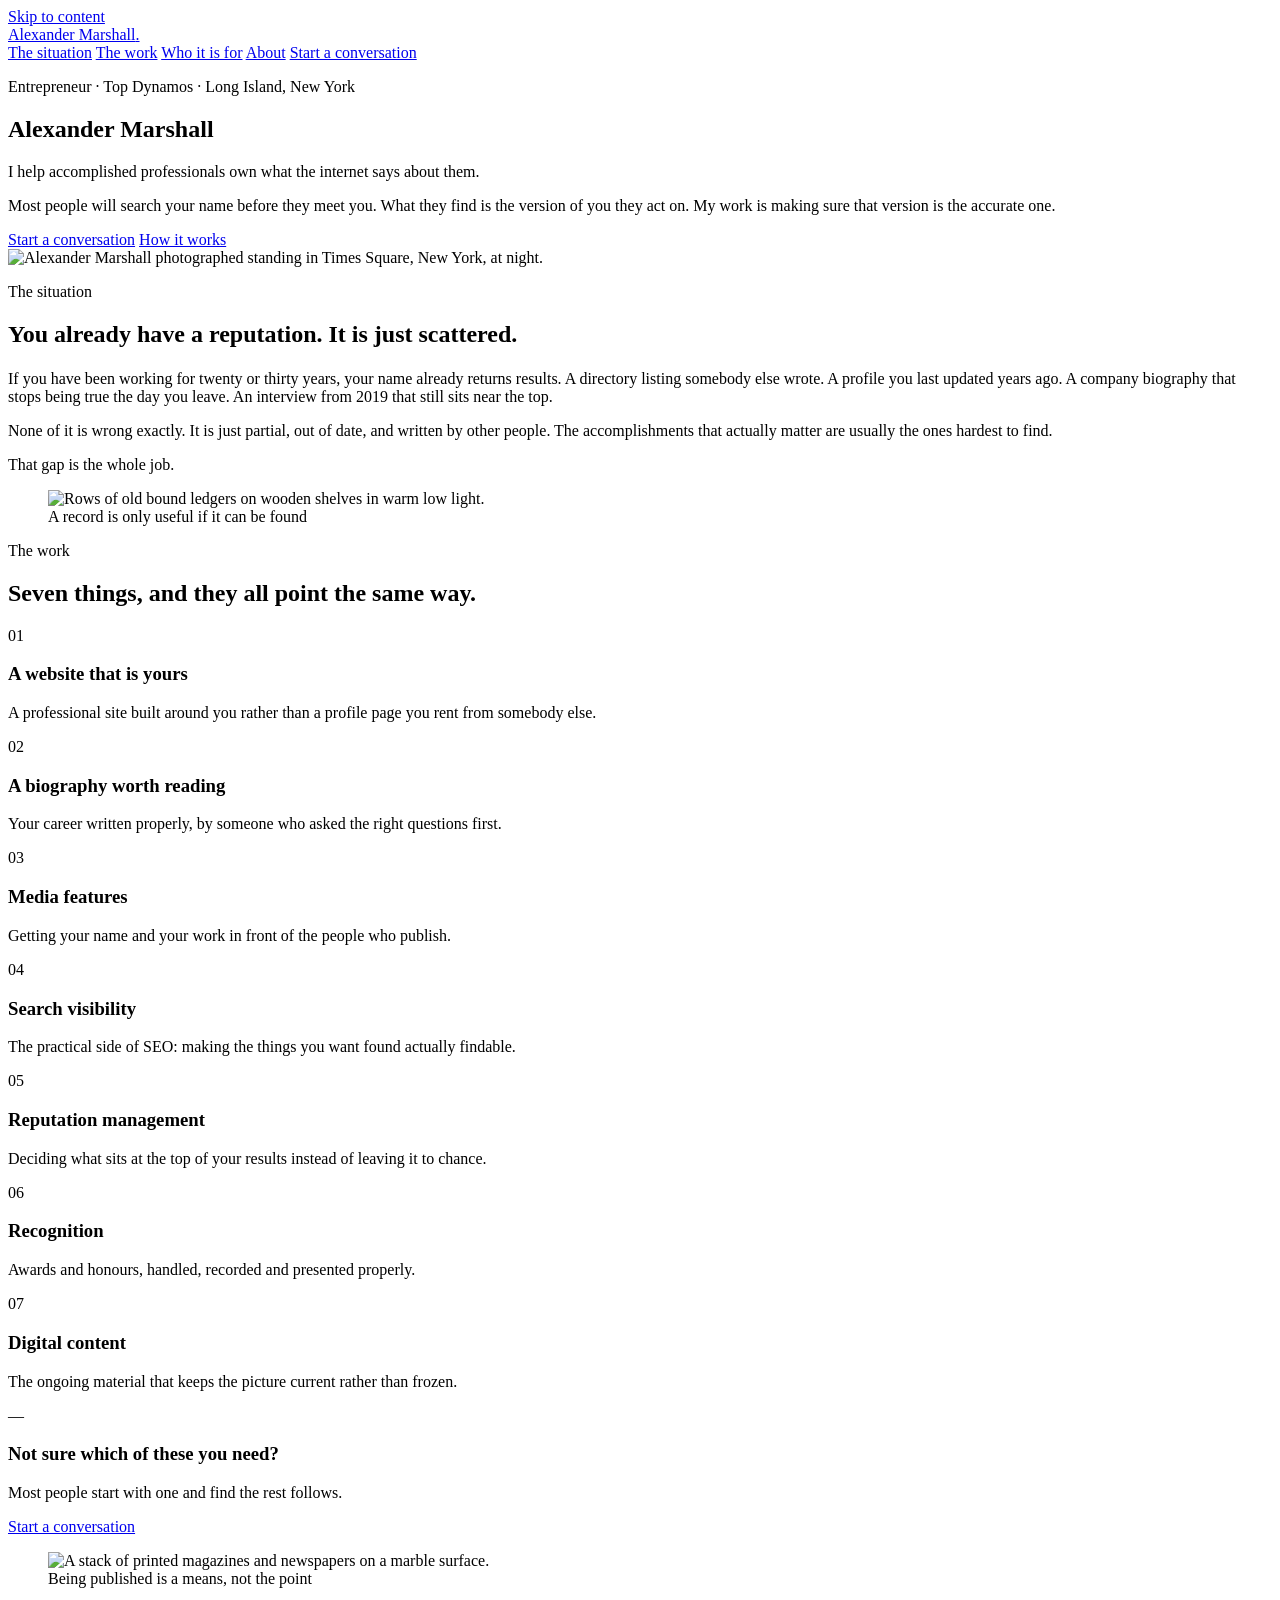
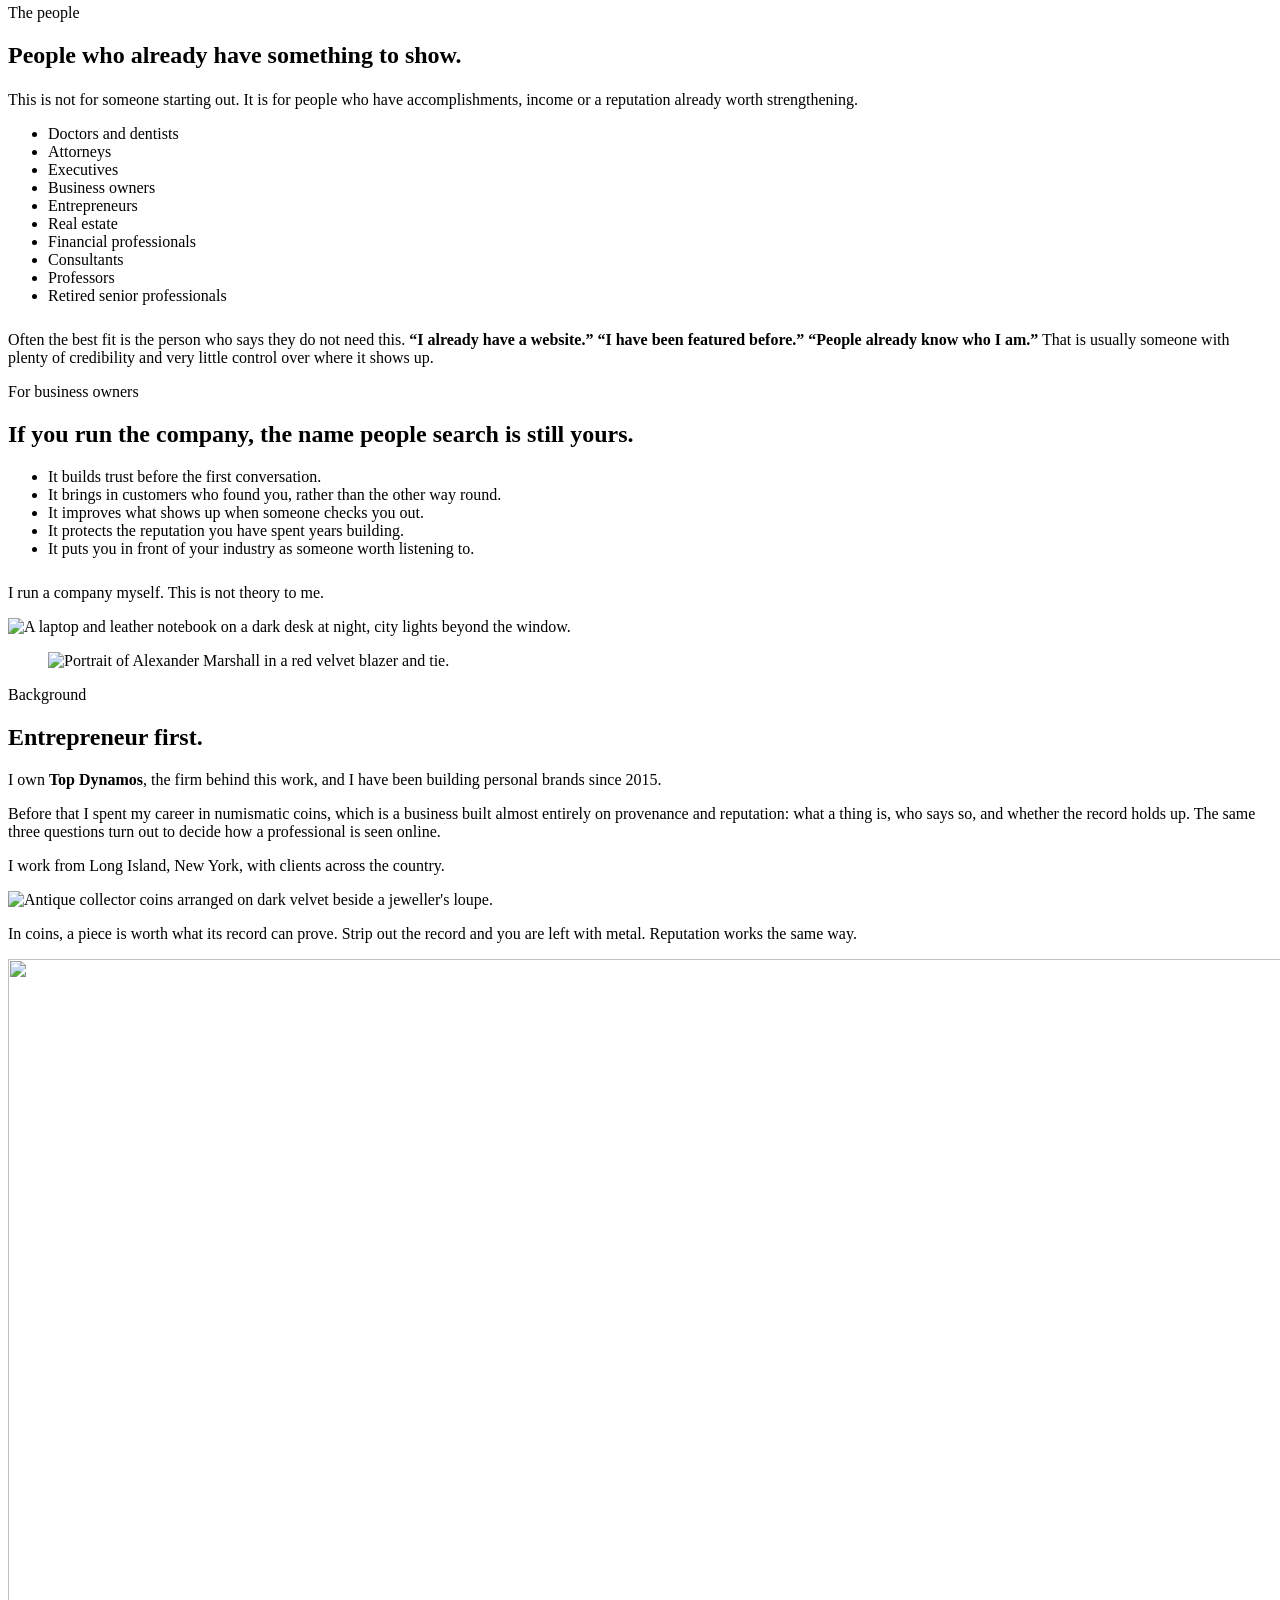
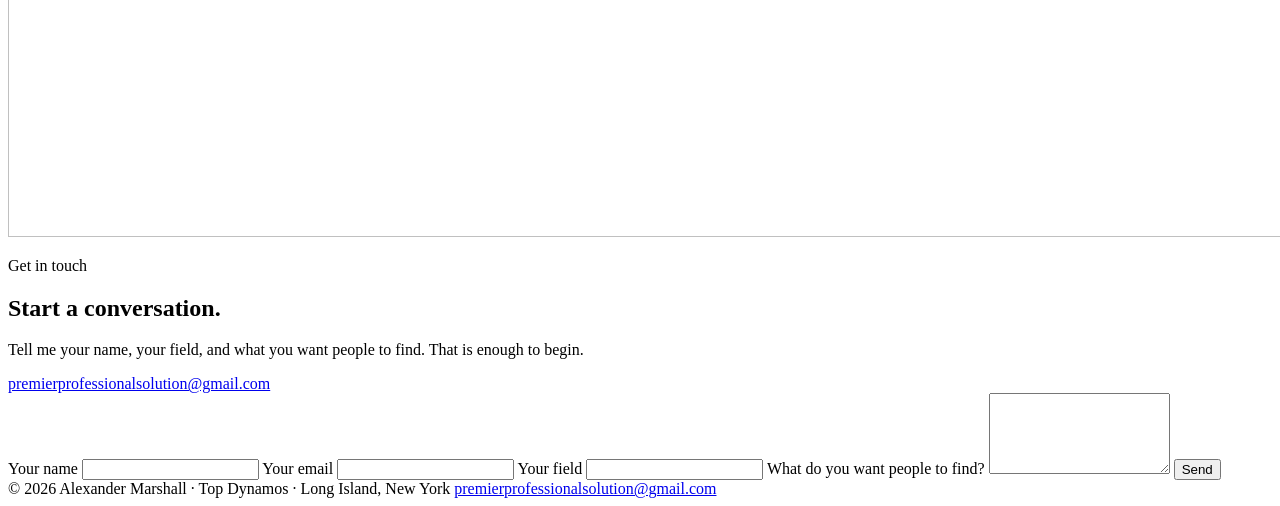
==== index.html @ 09eacce4 "Add files via upload" ====
<!doctype html>
<html lang="en">
<head>
<meta charset="utf-8">
<meta name="viewport" content="width=device-width,initial-scale=1,viewport-fit=cover">
<title>Alexander Marshall — Entrepreneur, Top Dynamos</title>
<meta name="description" content="Alexander Marshall is an entrepreneur and the owner of Top Dynamos, helping accomplished professionals own what the internet says about them. Long Island, New York.">
<meta name="author" content="Alexander Marshall">
<link rel="canonical" href="https://top-dynamos.github.io/alexander-marshall/">
<meta property="og:type" content="website">
<meta property="og:title" content="Alexander Marshall — Entrepreneur, Top Dynamos">
<meta property="og:description" content="Most people will search your name before they meet you. My work is making sure what they find is accurate.">
<meta property="og:url" content="https://top-dynamos.github.io/alexander-marshall/">
<meta property="og:image" content="https://top-dynamos.github.io/alexander-marshall/img/hero-split.jpg">
<meta name="twitter:card" content="summary_large_image">
<link rel="icon" href="favicon.ico" sizes="any">
<link rel="apple-touch-icon" href="icon-512.png">
<link rel="preconnect" href="https://fonts.googleapis.com">
<link rel="preconnect" href="https://fonts.gstatic.com" crossorigin>
<link rel="stylesheet" href="https://fonts.googleapis.com/css2?family=Fraunces:opsz,wght@9..144,500;9..144,600;9..144,700&family=IBM+Plex+Mono:wght@500&family=IBM+Plex+Sans:wght@400;500;600&display=swap">
<link rel="stylesheet" href="css/am.css">
<script type="application/ld+json">
{"@context":"https://schema.org","@type":"Person","name":"Alexander Marshall",
"jobTitle":"Entrepreneur",
"worksFor":{"@type":"Organization","name":"Top Dynamos"},
"email":"mailto:premierprofessionalsolution@gmail.com",
"url":"https://top-dynamos.github.io/alexander-marshall/",
"address":{"@type":"PostalAddress","addressRegion":"NY","addressLocality":"Long Island","addressCountry":"US"},
"description":"Helps accomplished professionals own what the internet says about them."}
</script>
</head>
<body>
<a class="am-skip" href="#main">Skip to content</a>

<header class="am-head">
  <div class="am-wrap am-head-in">
    <a class="am-mark" href="#top">Alexander Marshall<span>.</span></a>
    <nav class="am-nav" aria-label="Primary">
      <a href="#situation">The situation</a>
      <a href="#work">The work</a>
      <a href="#people">Who it is for</a>
      <a href="#about">About</a>
      <a class="am-cta" href="#contact">Start a conversation</a>
    </nav>
  </div>
</header>

<main id="main">
<section class="am-hero" id="top">
  <div class="am-hero-grid">
    <div class="am-hero-copy">
      <p class="am-eyebrow">Entrepreneur · Top Dynamos · Long Island, New York</p>
      <h1>Alexander Marshall</h1>
      <p class="am-hero-sub">I help accomplished professionals own what the internet says about them.</p>
      <p class="am-hero-lead">Most people will search your name before they meet you. What they find is the version of you they act on. My work is making sure that version is the accurate one.</p>
      <div class="am-hero-btns">
        <a class="am-btn am-btn-1" href="#contact">Start a conversation</a>
        <a class="am-btn am-btn-2" href="#work">How it works</a>
      </div>
    </div>
    <div class="am-hero-img">
      <img src="img/hero-split.jpg" srcset="img/m/hero-split.jpg 620w, img/hero-split.jpg 1240w"
           sizes="(max-width:900px) 100vw, 46vw"
           alt="Alexander Marshall photographed standing in Times Square, New York, at night." fetchpriority="high" width="1240" height="1550">
    </div>
  </div>
</section>

<section class="am-sec" id="situation">
  <div class="am-wrap am-split">
    <div>
      <p class="am-eyebrow">The situation</p>
      <h2>You already have a reputation. It is just scattered.</h2>
      <p class="am-lede" style="margin-top:22px">If you have been working for twenty or thirty years, your name already returns results. A directory listing somebody else wrote. A profile you last updated years ago. A company biography that stops being true the day you leave. An interview from 2019 that still sits near the top.</p>
      <p class="am-lede">None of it is wrong exactly. It is just partial, out of date, and written by other people. The accomplishments that actually matter are usually the ones hardest to find.</p>
      <p class="am-pull">That gap is the whole job.</p>
    </div>
    <figure class="am-fig">
      <img src="img/band-archive.jpg" srcset="img/m/band-archive.jpg 780w, img/band-archive.jpg 1560w"
           sizes="(max-width:860px) 100vw, 46vw" loading="lazy"
           alt="Rows of old bound ledgers on wooden shelves in warm low light." width="1560" height="878">
      <figcaption>A record is only useful if it can be found</figcaption>
    </figure>
  </div>
</section>

<section class="am-sec am-sec-paper" id="work">
  <div class="am-wrap">
    <p class="am-eyebrow">The work</p>
    <h2>Seven things, and they all point the same way.</h2>
    <div class="am-grid7">
      <div class="am-cardx"><span class="am-num">01</span><h3>A website that is yours</h3><p>A professional site built around you rather than a profile page you rent from somebody else.</p></div>
      <div class="am-cardx"><span class="am-num">02</span><h3>A biography worth reading</h3><p>Your career written properly, by someone who asked the right questions first.</p></div>
      <div class="am-cardx"><span class="am-num">03</span><h3>Media features</h3><p>Getting your name and your work in front of the people who publish.</p></div>
      <div class="am-cardx"><span class="am-num">04</span><h3>Search visibility</h3><p>The practical side of SEO: making the things you want found actually findable.</p></div>
      <div class="am-cardx"><span class="am-num">05</span><h3>Reputation management</h3><p>Deciding what sits at the top of your results instead of leaving it to chance.</p></div>
      <div class="am-cardx"><span class="am-num">06</span><h3>Recognition</h3><p>Awards and honours, handled, recorded and presented properly.</p></div>
      <div class="am-cardx"><span class="am-num">07</span><h3>Digital content</h3><p>The ongoing material that keeps the picture current rather than frozen.</p></div>
      <div class="am-cardx am-cardx-cta"><span class="am-num">—</span><h3>Not sure which of these you need?</h3><p>Most people start with one and find the rest follows.</p><a href="#contact">Start a conversation</a></div>
    </div>
  </div>
</section>

<section class="am-sec" id="people">
  <div class="am-wrap am-split">
    <figure class="am-fig">
      <img src="img/band-press.jpg" srcset="img/m/band-press.jpg 620w, img/band-press.jpg 1240w"
           sizes="(max-width:860px) 100vw, 46vw" loading="lazy"
           alt="A stack of printed magazines and newspapers on a marble surface." width="1240" height="930">
      <figcaption>Being published is a means, not the point</figcaption>
    </figure>
    <div>
      <p class="am-eyebrow">The people</p>
      <h2>People who already have something to show.</h2>
      <p class="am-lede" style="margin-top:22px">This is not for someone starting out. It is for people who have accomplishments, income or a reputation already worth strengthening.</p>
      <ul class="am-aud">
        <li>Doctors and dentists</li><li>Attorneys</li><li>Executives</li><li>Business owners</li>
        <li>Entrepreneurs</li><li>Real estate</li><li>Financial professionals</li><li>Consultants</li>
        <li>Professors</li><li>Retired senior professionals</li>
      </ul>
      <p class="am-lede" style="margin-top:26px">Often the best fit is the person who says they do not need this. <strong>“I already have a website.” “I have been featured before.” “People already know who I am.”</strong> That is usually someone with plenty of credibility and very little control over where it shows up.</p>
    </div>
  </div>
</section>

<section class="am-band" id="owners">
  <div class="am-band-grid">
    <div class="am-band-copy">
      <p class="am-eyebrow">For business owners</p>
      <h2>If you run the company, the name people search is still yours.</h2>
      <ul class="am-five">
        <li>It builds trust before the first conversation.</li>
        <li>It brings in customers who found you, rather than the other way round.</li>
        <li>It improves what shows up when someone checks you out.</li>
        <li>It protects the reputation you have spent years building.</li>
        <li>It puts you in front of your industry as someone worth listening to.</li>
      </ul>
      <p style="margin-top:26px">I run a company myself. This is not theory to me.</p>
    </div>
    <div class="am-band-img">
      <img src="img/band-study.jpg" srcset="img/m/band-study.jpg 780w, img/band-study.jpg 1560w"
           sizes="(max-width:860px) 100vw, 50vw" loading="lazy"
           alt="A laptop and leather notebook on a dark desk at night, city lights beyond the window." width="1560" height="878">
    </div>
  </div>
</section>

<section class="am-sec am-sec-paper" id="about">
  <div class="am-wrap am-about-grid">
    <figure class="am-fig">
      <img src="img/portrait.jpg" srcset="img/m/portrait.jpg 560w, img/portrait.jpg 1120w"
           sizes="(max-width:860px) 100vw, 36vw" loading="lazy"
           alt="Portrait of Alexander Marshall in a red velvet blazer and tie." width="1120" height="1400">
    </figure>
    <div>
      <p class="am-eyebrow">Background</p>
      <h2>Entrepreneur first.</h2>
      <p class="am-lede" style="margin-top:20px">I own <strong>Top Dynamos</strong>, the firm behind this work, and I have been building personal brands since 2015.</p>
      <p class="am-lede">Before that I spent my career in numismatic coins, which is a business built almost entirely on provenance and reputation: what a thing is, who says so, and whether the record holds up. The same three questions turn out to decide how a professional is seen online.</p>
      <p class="am-lede">I work from Long Island, New York, with clients across the country.</p>
      <div class="am-coins">
        <img src="img/m/band-coins.jpg" alt="Antique collector coins arranged on dark velvet beside a jeweller's loupe." loading="lazy" width="620" height="517">
        <p>In coins, a piece is worth what its record can prove. Strip out the record and you are left with metal. Reputation works the same way.</p>
      </div>
    </div>
  </div>
</section>

<section class="am-contact" id="contact">
  <div class="am-contact-bg">
    <img src="img/band-water.jpg" srcset="img/m/band-water.jpg 780w, img/band-water.jpg 1560w"
         sizes="100vw" loading="lazy" alt="" aria-hidden="true" width="1560" height="878">
  </div>
  <div class="am-contact-in">
    <div class="am-wrap am-contact-grid">
      <div>
        <p class="am-eyebrow">Get in touch</p>
        <h2>Start a conversation.</h2>
        <p style="margin-top:18px">Tell me your name, your field, and what you want people to find. That is enough to begin.</p>
        <a class="am-mailto" href="mailto:premierprofessionalsolution@gmail.com">premierprofessionalsolution@gmail.com</a>
      </div>
      <form class="am-form" action="https://formsubmit.co/premierprofessionalsolution@gmail.com" method="POST">
        <input type="hidden" name="_subject" value="Enquiry from your website">
        <input type="hidden" name="_captcha" value="false">
        <input type="hidden" name="_template" value="table">
        <input type="text" name="_honey" style="display:none" tabindex="-1" autocomplete="off">
        <label for="am-n">Your name</label>
        <input id="am-n" name="Name" type="text" required autocomplete="name">
        <label for="am-e">Your email</label>
        <input id="am-e" name="Email" type="email" required autocomplete="email">
        <label for="am-f">Your field</label>
        <input id="am-f" name="Field" type="text" autocomplete="organization-title">
        <label for="am-m">What do you want people to find?</label>
        <textarea id="am-m" name="Message" rows="5" required></textarea>
        <button type="submit">Send</button>
      </form>
    </div>
  </div>
</section>
</main>

<footer class="am-foot">
  <div class="am-wrap am-foot-in">
    <span>© <span id="am-yr">2026</span> Alexander Marshall · Top Dynamos · Long Island, New York</span>
    <span><a href="mailto:premierprofessionalsolution@gmail.com">premierprofessionalsolution@gmail.com</a></span>
  </div>
</footer>

<script src="js/am.js"></script>
</body>
</html>
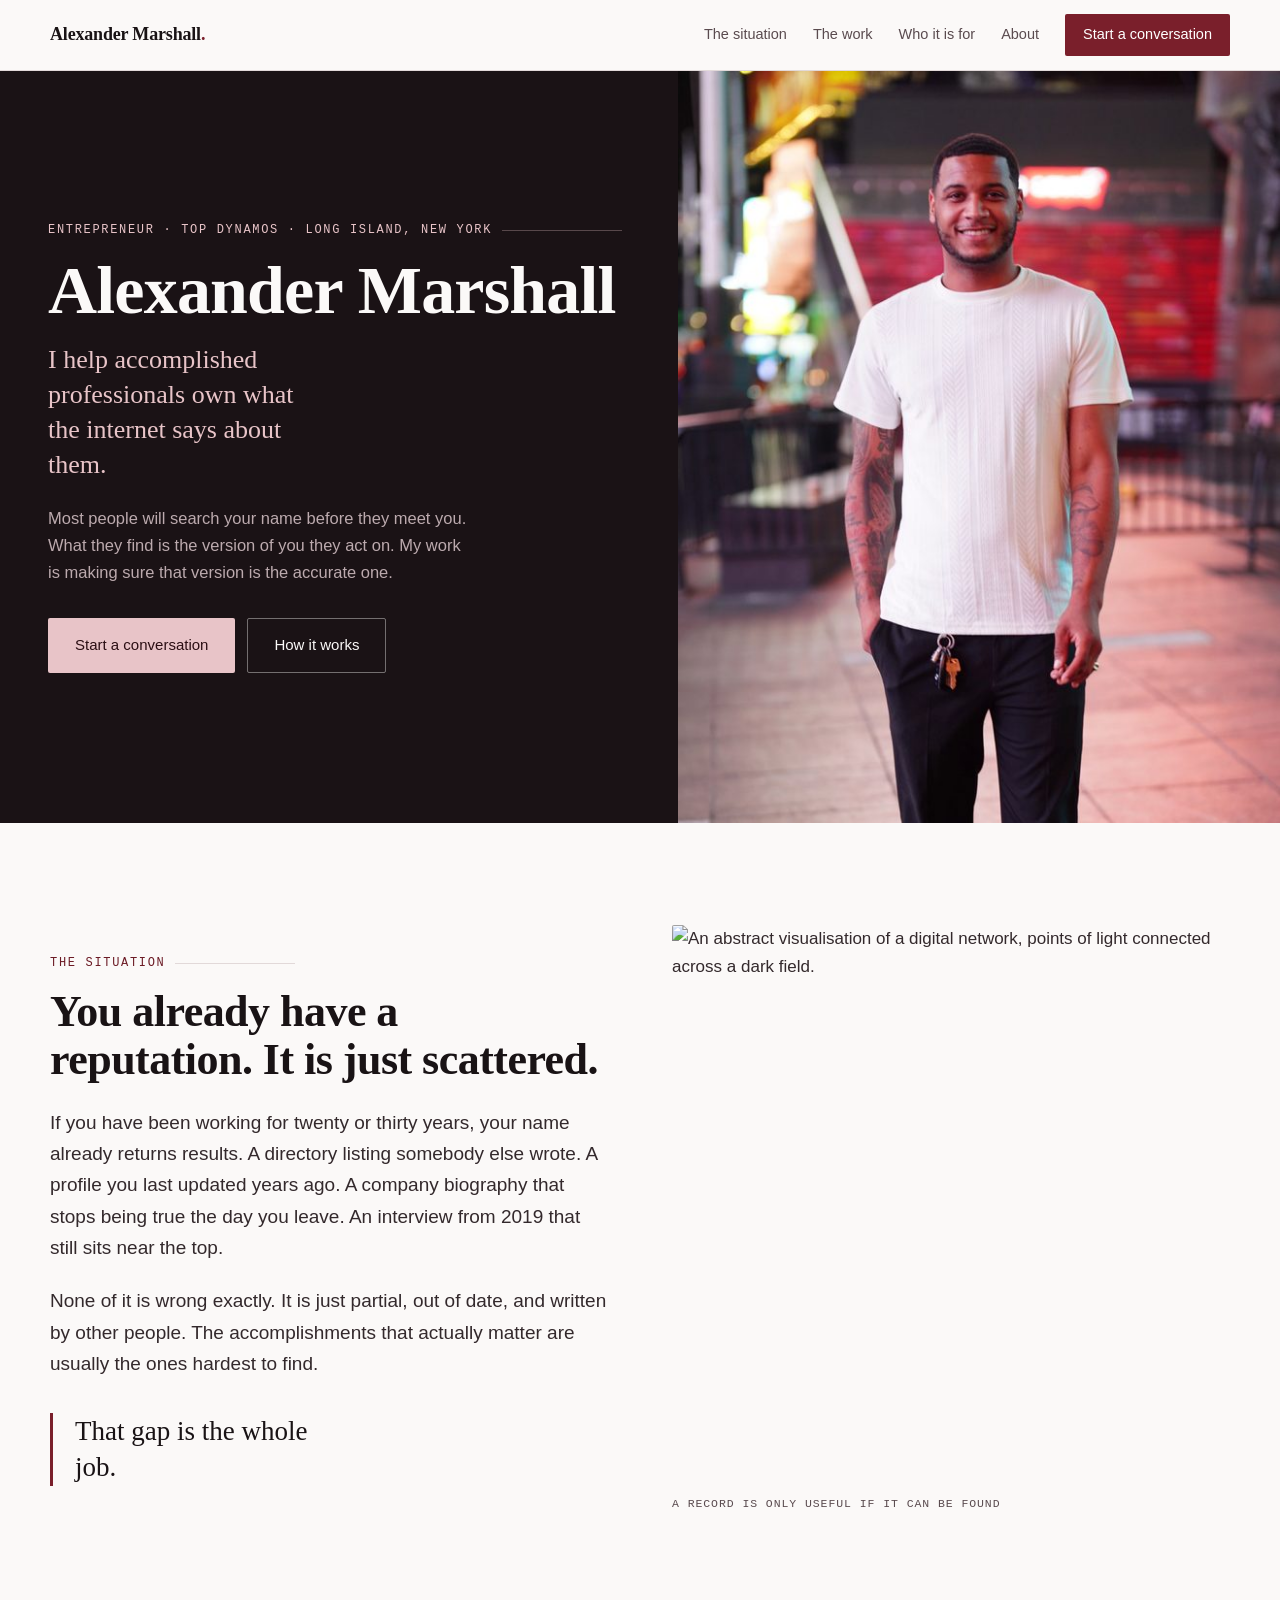
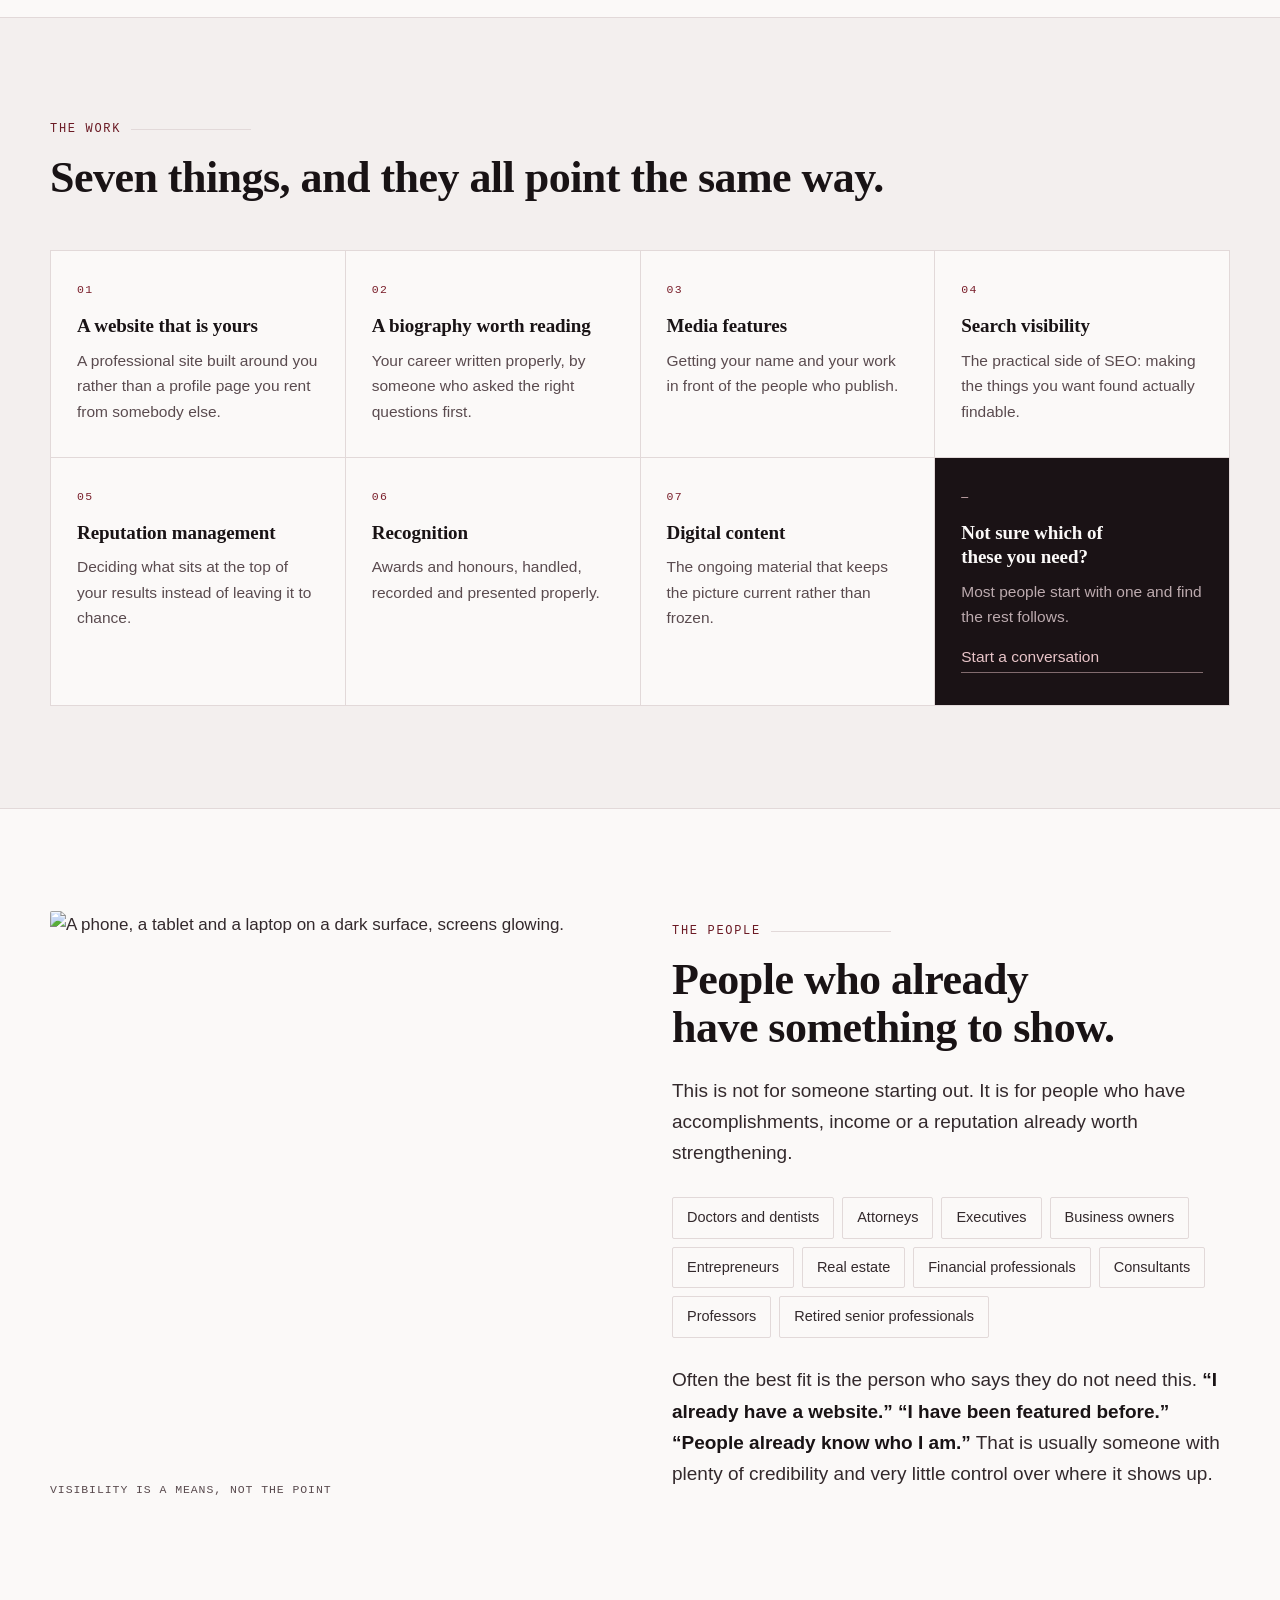
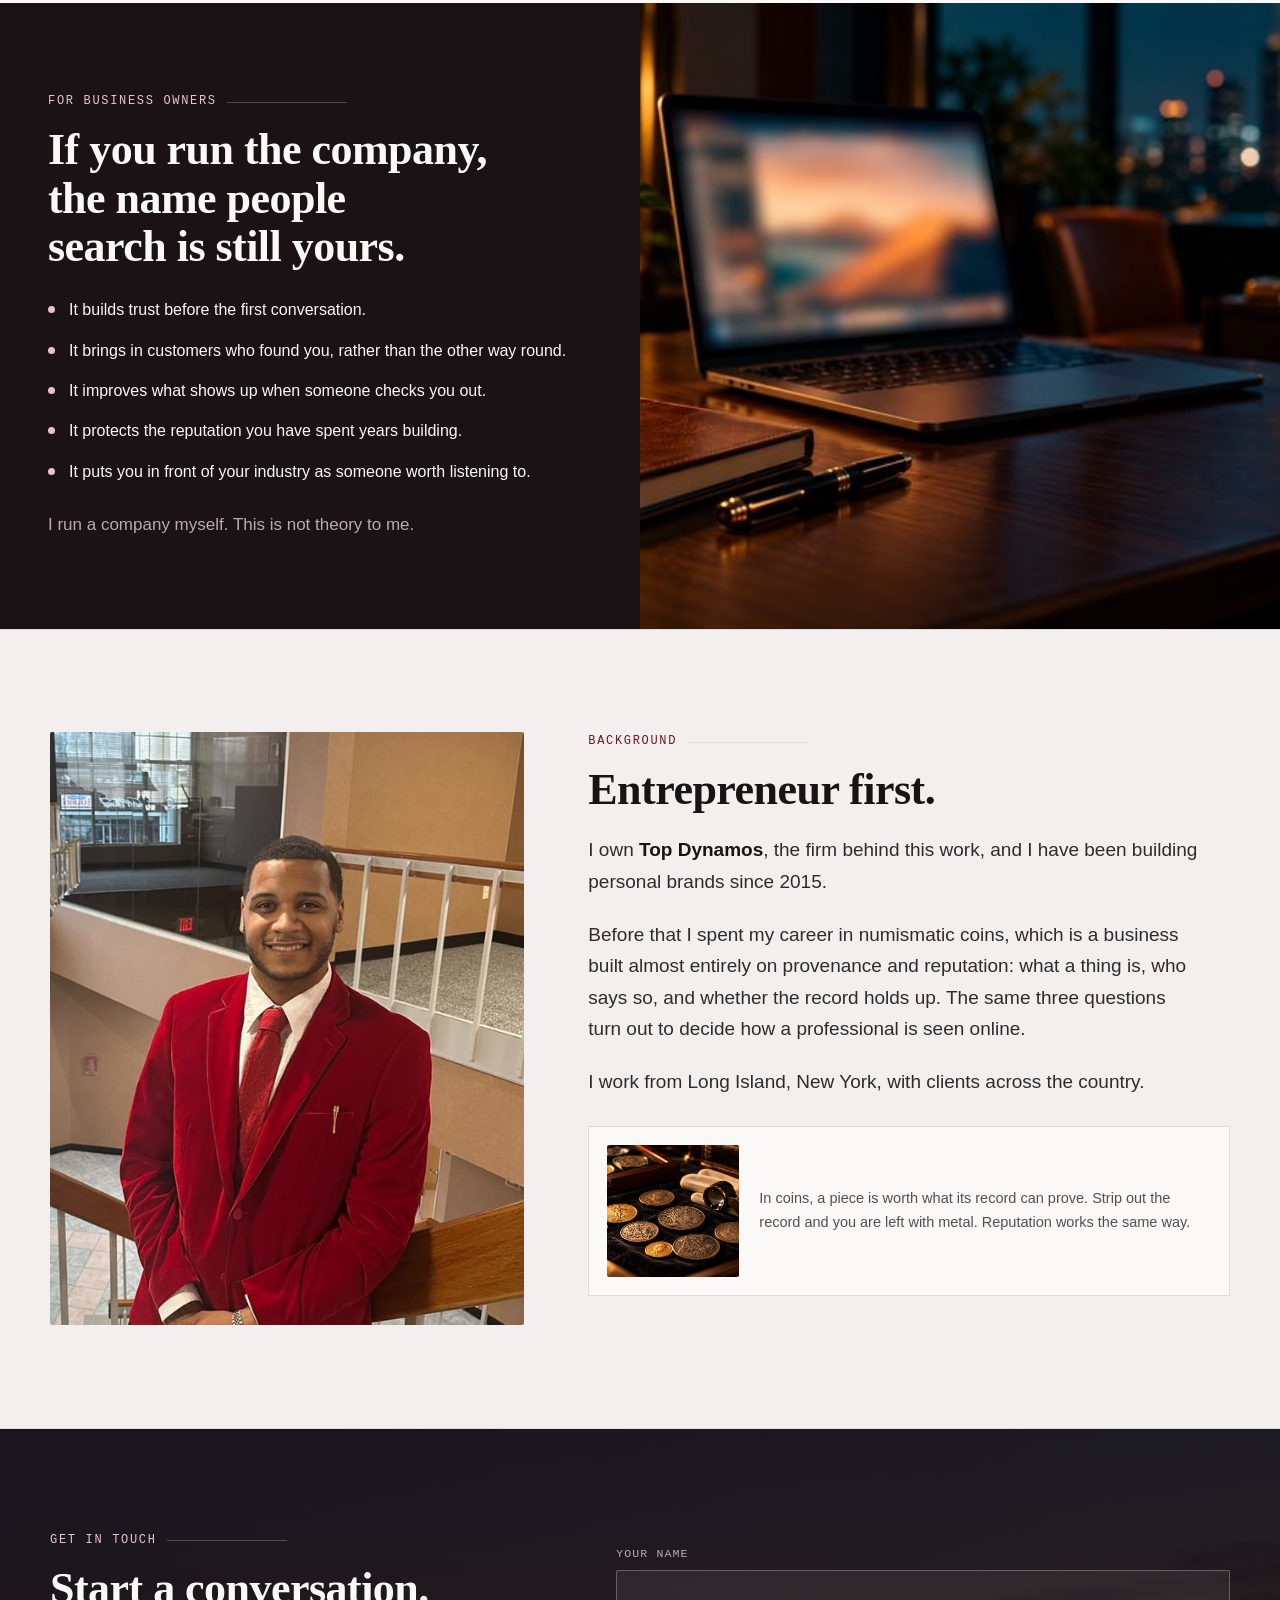
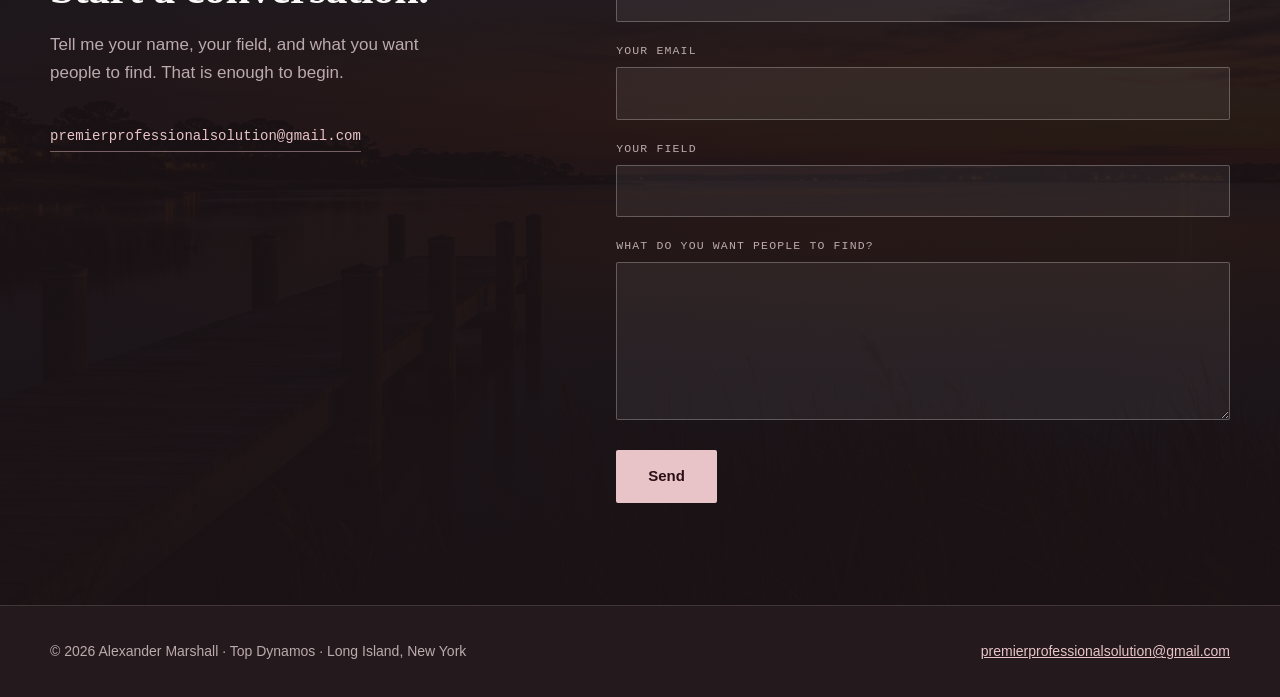
==== commit 4543f0ce: "Add files via upload" ====
--- a/index.html
+++ b/index.html
@@ -76,9 +76,9 @@
       <p class="am-pull">That gap is the whole job.</p>
     </div>
     <figure class="am-fig">
-      <img src="img/band-archive.jpg" srcset="img/m/band-archive.jpg 780w, img/band-archive.jpg 1560w"
+      <img src="img/band-network.jpg" srcset="img/m/band-network.jpg 780w, img/band-network.jpg 1560w"
            sizes="(max-width:860px) 100vw, 46vw" loading="lazy"
-           alt="Rows of old bound ledgers on wooden shelves in warm low light." width="1560" height="878">
+           alt="An abstract visualisation of a digital network, points of light connected across a dark field." width="1560" height="878">
       <figcaption>A record is only useful if it can be found</figcaption>
     </figure>
   </div>
@@ -104,10 +104,10 @@
 <section class="am-sec" id="people">
   <div class="am-wrap am-split">
     <figure class="am-fig">
-      <img src="img/band-press.jpg" srcset="img/m/band-press.jpg 620w, img/band-press.jpg 1240w"
+      <img src="img/band-screens.jpg" srcset="img/m/band-screens.jpg 620w, img/band-screens.jpg 1240w"
            sizes="(max-width:860px) 100vw, 46vw" loading="lazy"
-           alt="A stack of printed magazines and newspapers on a marble surface." width="1240" height="930">
-      <figcaption>Being published is a means, not the point</figcaption>
+           alt="A phone, a tablet and a laptop on a dark surface, screens glowing." width="1240" height="930">
+      <figcaption>Visibility is a means, not the point</figcaption>
     </figure>
     <div>
       <p class="am-eyebrow">The people</p>
--- a/css/am.css
+++ b/css/am.css
@@ -0,0 +1,231 @@
+/* Alexander Marshall — personal brand
+   Palette measured against #FBF9F8 (ground) and #1A1215 (deep).
+   --am-acc        #7A1F2B   9.72 on ground   — safe for small text
+   --am-acc-lift   #E8C4C8  11.53 on deep
+   --am-body       #33292C  13.39 on ground
+   --am-muted      #5A4B4F   7.83 on ground
+   Nothing on this page sits below 6.2:1. */
+
+:root{
+  --am-ground:#FBF9F8;
+  --am-paper:#F3EFEE;
+  --am-line:#E2D9D9;
+  --am-ink:#191315;
+  --am-body:#33292C;
+  --am-muted:#5A4B4F;
+  --am-acc:#7A1F2B;
+  --am-acc-ink:#6B1A24;
+  --am-deep:#1A1215;
+  --am-deep-2:#241A1D;
+  --am-on-deep:#FBF9F8;
+  --am-on-deep-mut:#BCAAAE;
+  --am-acc-lift:#E8C4C8;
+
+  --am-sans:"IBM Plex Sans",-apple-system,BlinkMacSystemFont,"Segoe UI",Roboto,Helvetica,Arial,sans-serif;
+  --am-serif:"Fraunces",Georgia,"Times New Roman",serif;
+  --am-mono:"IBM Plex Mono",ui-monospace,SFMono-Regular,Menlo,Consolas,monospace;
+
+  --am-wrap:1180px;
+  --am-gut:clamp(20px,5vw,48px);
+}
+
+*,*::before,*::after{box-sizing:border-box}
+html{-webkit-text-size-adjust:100%;scroll-behavior:smooth}
+@media (prefers-reduced-motion:reduce){html{scroll-behavior:auto}
+  *,*::before,*::after{animation-duration:.001ms!important;transition-duration:.001ms!important}}
+
+body{
+  margin:0;background:var(--am-ground);color:var(--am-body);
+  font-family:var(--am-sans);font-size:17px;line-height:1.65;
+  -webkit-font-smoothing:antialiased;
+}
+img{max-width:100%;display:block}
+figure{margin:0}
+a{color:var(--am-acc-ink)}
+a:focus-visible,button:focus-visible,input:focus-visible,textarea:focus-visible{
+  outline:3px solid var(--am-acc);outline-offset:2px;border-radius:2px}
+
+.am-skip{position:absolute;left:-9999px;top:0;background:var(--am-deep);color:var(--am-on-deep);
+  padding:12px 18px;z-index:99}
+.am-skip:focus{left:12px;top:12px}
+
+.am-wrap{width:min(var(--am-wrap),100% - (var(--am-gut) * 2));margin-inline:auto}
+
+h1,h2,h3{font-family:var(--am-serif);color:var(--am-ink);
+  font-weight:600;letter-spacing:-.012em;text-wrap:balance;margin:0}
+h1{font-size:clamp(38px,6.2vw,68px);line-height:1.04}
+h2{font-size:clamp(28px,4vw,44px);line-height:1.1}
+h3{font-size:19px;line-height:1.3;letter-spacing:-.004em}
+p{margin:0 0 1.15em}
+p:last-child{margin-bottom:0}
+
+.am-eyebrow{
+  font-family:var(--am-mono);font-size:12px;font-weight:500;
+  letter-spacing:.14em;text-transform:uppercase;color:var(--am-acc-ink);
+  margin:0 0 14px;display:flex;align-items:center;gap:10px}
+.am-eyebrow::after{content:"";flex:1 1 auto;height:1px;background:var(--am-line);max-width:120px}
+
+/* ---------- header ---------- */
+.am-head{position:sticky;top:env(safe-area-inset-top,0px);z-index:20;
+  background:rgba(251,249,248,.9);backdrop-filter:saturate(1.4) blur(10px);
+  border-bottom:1px solid var(--am-line)}
+.am-head-in{display:flex;align-items:center;justify-content:space-between;gap:20px;
+  padding-block:14px}
+.am-mark{font-family:var(--am-serif);font-weight:600;font-size:clamp(15px,4.2vw,18px);color:var(--am-ink);white-space:nowrap;
+  text-decoration:none;letter-spacing:-.01em}
+.am-mark span{color:var(--am-acc)}
+.am-nav{display:flex;gap:26px;align-items:center}
+.am-nav a{font-size:14.5px;color:var(--am-muted);text-decoration:none}
+.am-nav a:hover{color:var(--am-acc-ink)}
+.am-nav .am-cta{background:var(--am-acc);color:#fff;padding:9px 18px;border-radius:2px;font-weight:500}
+.am-nav .am-cta:hover{background:var(--am-acc-ink);color:#fff}
+@media (max-width:760px){.am-nav a:not(.am-cta){display:none}}
+
+/* ---------- hero : split, no text over photograph ---------- */
+.am-hero{background:var(--am-deep);color:var(--am-on-deep)}
+.am-hero-grid{display:grid;grid-template-columns:1.06fr .94fr;align-items:stretch;min-height:clamp(520px,74vh,760px)}
+.am-hero-copy{padding:clamp(48px,6vw,84px) clamp(24px,4vw,64px) clamp(48px,6vw,84px) var(--am-gut);
+  display:flex;flex-direction:column;justify-content:center;max-width:720px;margin-left:auto;width:100%}
+.am-hero .am-eyebrow{color:var(--am-acc-lift)}
+.am-hero .am-eyebrow::after{background:rgba(232,196,200,.3)}
+.am-hero h1{color:var(--am-on-deep)}
+.am-hero-sub{font-family:var(--am-serif);font-size:clamp(20px,2.3vw,26px);line-height:1.34;
+  color:var(--am-acc-lift);margin:18px 0 0;max-width:20ch;font-weight:500}
+.am-hero-lead{margin:22px 0 0;color:var(--am-on-deep-mut);max-width:46ch;font-size:16.5px}
+.am-hero-btns{display:flex;flex-wrap:wrap;gap:12px;margin-top:32px}
+.am-btn{display:inline-block;padding:14px 26px;border-radius:2px;text-decoration:none;
+  font-size:15px;font-weight:500;border:1px solid transparent}
+.am-btn-1{background:var(--am-acc-lift);color:#2B0F14}
+.am-btn-1:hover{background:#fff;color:#2B0F14}
+.am-btn-2{border-color:rgba(251,249,248,.4);color:var(--am-on-deep)}
+.am-btn-2:hover{border-color:var(--am-on-deep);background:rgba(251,249,248,.08);color:var(--am-on-deep)}
+.am-hero-img{position:relative;overflow:hidden;min-height:340px}
+.am-hero-img img{width:100%;height:100%;object-fit:cover;object-position:50% 22%}
+
+@media (max-width:900px){
+  .am-hero-grid{grid-template-columns:1fr;min-height:0}
+  .am-hero-img{order:-1;aspect-ratio:4/5;max-height:62vh;min-height:0}
+  .am-hero-img img{object-position:50% 16%}
+  .am-hero-copy{padding:36px var(--am-gut) 48px;margin-left:0;max-width:none}
+  .am-hero-sub{max-width:none}
+}
+
+/* ---------- generic section ---------- */
+.am-sec{padding-block:clamp(64px,8vw,112px)}
+.am-sec-paper{background:var(--am-paper);border-block:1px solid var(--am-line)}
+.am-lede{font-size:19px;max-width:58ch;color:var(--am-body)}
+.am-lede strong{color:var(--am-ink);font-weight:600}
+
+.am-split{display:grid;grid-template-columns:minmax(0,1fr) minmax(0,1fr);gap:clamp(32px,5vw,72px);align-items:center}
+@media (max-width:860px){.am-split{grid-template-columns:1fr}}
+
+.am-fig{position:relative}
+.am-fig img{width:100%;height:auto;border-radius:2px}
+/* in a two-column split the picture carries the same weight as the text column,
+   so it is cropped square rather than left floating short against tall copy */
+.am-split .am-fig img{aspect-ratio:1/1;object-fit:cover}
+@media (max-width:860px){.am-split .am-fig img{aspect-ratio:16/10}}
+.am-fig figcaption{font-family:var(--am-mono);font-size:11.5px;letter-spacing:.08em;
+  text-transform:uppercase;color:var(--am-muted);margin-top:12px}
+
+/* pull quote inside the problem section */
+.am-pull{border-left:3px solid var(--am-acc);padding-left:22px;margin-top:34px;
+  font-family:var(--am-serif);font-size:clamp(21px,2.4vw,27px);line-height:1.34;
+  color:var(--am-ink);font-weight:500;max-width:22ch}
+
+/* ---------- the seven ---------- */
+.am-grid7{display:grid;grid-template-columns:repeat(auto-fit,minmax(248px,1fr));
+  gap:1px;background:var(--am-line);border:1px solid var(--am-line);margin-top:48px}
+.am-cardx{background:var(--am-ground);padding:30px 26px 32px}
+.am-cardx .am-num{font-family:var(--am-mono);font-size:11.5px;letter-spacing:.12em;
+  color:var(--am-acc);display:block;margin-bottom:14px}
+.am-cardx h3{margin-bottom:9px}
+.am-cardx p{font-size:15.5px;color:var(--am-muted);margin:0}
+/* the eighth cell: same grid, different job — must come after the
+   .am-cardx rules above or it loses the cascade on equal specificity */
+.am-cardx-cta{background:var(--am-deep);display:flex;flex-direction:column;justify-content:center}
+.am-cardx-cta h3{color:var(--am-on-deep)}
+.am-cardx-cta p{color:var(--am-on-deep-mut)}
+.am-cardx-cta .am-num{color:var(--am-acc-lift)}
+.am-cardx-cta a{color:var(--am-acc-lift);font-weight:500;text-decoration:none;
+  border-bottom:1px solid rgba(232,196,200,.5);padding-bottom:2px;display:inline-block;margin-top:14px;font-size:15.5px}
+.am-cardx-cta a:hover{color:#fff;border-bottom-color:#fff}
+
+/* ---------- audience list ---------- */
+.am-aud{display:flex;flex-wrap:wrap;gap:8px;margin:28px 0 0;padding:0;list-style:none}
+.am-aud li{font-size:14.5px;background:var(--am-ground);border:1px solid var(--am-line);
+  padding:8px 14px;border-radius:2px;color:var(--am-body)}
+.am-sec-paper .am-aud li{background:#fff}
+
+/* ---------- deep band ---------- */
+.am-band{background:var(--am-deep);color:var(--am-on-deep);position:relative;overflow:hidden}
+.am-band-grid{display:grid;grid-template-columns:1fr 1fr;align-items:center;gap:0}
+.am-band-copy{padding:clamp(56px,7vw,100px) clamp(28px,4vw,60px) clamp(56px,7vw,100px) var(--am-gut);
+  max-width:700px;margin-left:auto;width:100%}
+.am-band h2{color:var(--am-on-deep)}
+.am-band .am-eyebrow{color:var(--am-acc-lift)}
+.am-band .am-eyebrow::after{background:rgba(232,196,200,.3)}
+.am-band p{color:var(--am-on-deep-mut)}
+.am-band-img{min-height:100%;height:100%;overflow:hidden}
+.am-band-img img{width:100%;height:100%;object-fit:cover;min-height:360px}
+@media (max-width:860px){
+  .am-band-grid{grid-template-columns:1fr}
+  .am-band-img{order:-1}
+  .am-band-img img{min-height:0;aspect-ratio:16/10}
+  .am-band-copy{padding:44px var(--am-gut);margin-left:0;max-width:none}
+}
+.am-five{list-style:none;margin:26px 0 0;padding:0;display:grid;gap:14px}
+.am-five li{display:flex;gap:14px;align-items:flex-start;font-size:16px;color:var(--am-on-deep)}
+.am-five li::before{content:"";flex:0 0 auto;width:7px;height:7px;margin-top:9px;
+  background:var(--am-acc-lift);border-radius:50%}
+
+/* ---------- about ---------- */
+.am-about-grid{display:grid;grid-template-columns:.85fr 1.15fr;gap:clamp(32px,5vw,68px);align-items:start}
+.am-about-grid > .am-fig img{aspect-ratio:4/5;object-fit:cover;object-position:50% 14%}
+@media (min-width:861px){.am-about-grid > .am-fig{position:sticky;top:104px}}
+@media (max-width:860px){.am-about-grid{grid-template-columns:1fr}}
+.am-since{font-family:var(--am-mono);font-size:12px;letter-spacing:.14em;text-transform:uppercase;
+  color:var(--am-acc-ink);display:block;margin-bottom:10px}
+.am-coins{margin-top:28px;border:1px solid var(--am-line);padding:18px;background:var(--am-ground);
+  display:grid;grid-template-columns:132px 1fr;gap:20px;align-items:center}
+.am-coins img{border-radius:2px;width:132px;height:132px;object-fit:cover}
+@media (max-width:520px){.am-coins img{width:100%;height:190px}}
+.am-coins p{font-size:14.5px;color:var(--am-muted);margin:0}
+@media (max-width:520px){.am-coins{grid-template-columns:1fr}}
+
+/* ---------- contact ---------- */
+.am-contact{background:var(--am-deep);color:var(--am-on-deep);position:relative}
+.am-contact-bg{position:absolute;inset:0;overflow:hidden}
+.am-contact-bg img{width:100%;height:100%;object-fit:cover;object-position:50% 62%;opacity:.55}
+.am-contact-bg::after{content:"";position:absolute;inset:0;
+  background:linear-gradient(180deg,rgba(26,18,21,.80) 0%,rgba(26,18,21,.90) 42%,rgba(26,18,21,.96) 100%)}
+.am-contact-in{position:relative;padding-block:clamp(64px,8vw,110px)}
+.am-contact h2{color:var(--am-on-deep)}
+.am-contact .am-eyebrow{color:var(--am-acc-lift)}
+.am-contact .am-eyebrow::after{background:rgba(232,196,200,.3)}
+.am-contact-grid{display:grid;grid-template-columns:.9fr 1.1fr;gap:clamp(32px,5vw,64px);align-items:start}
+@media (max-width:860px){.am-contact-grid{grid-template-columns:1fr}}
+.am-contact p{color:var(--am-on-deep-mut);max-width:40ch}
+.am-mailto{display:inline-block;margin-top:18px;font-family:var(--am-mono);font-size:14px;
+  color:var(--am-acc-lift);text-decoration:none;border-bottom:1px solid rgba(232,196,200,.45);
+  padding-bottom:3px;word-break:break-all}
+.am-mailto:hover{color:#fff;border-bottom-color:#fff}
+
+.am-form{display:grid;gap:6px}
+.am-form label{font-family:var(--am-mono);font-size:11.5px;letter-spacing:.1em;text-transform:uppercase;
+  color:var(--am-on-deep-mut);margin-top:14px}
+.am-form input,.am-form textarea{
+  font:inherit;font-size:16px;color:var(--am-on-deep);background:rgba(251,249,248,.06);
+  border:1px solid rgba(251,249,248,.26);border-radius:2px;padding:12px 14px;width:100%}
+.am-form input::placeholder,.am-form textarea::placeholder{color:rgba(188,170,174,.8)}
+.am-form textarea{resize:vertical;min-height:132px}
+.am-form button{margin-top:24px;justify-self:start;background:var(--am-acc-lift);color:#2B0F14;
+  border:0;border-radius:2px;padding:14px 32px;font:inherit;font-size:15px;font-weight:600;cursor:pointer}
+.am-form button:hover{background:#fff}
+
+/* ---------- footer ---------- */
+.am-foot{background:var(--am-deep-2);color:var(--am-on-deep-mut);
+  border-top:1px solid rgba(251,249,248,.12)}
+.am-foot-in{padding-block:34px;display:flex;flex-wrap:wrap;gap:16px;
+  align-items:center;justify-content:space-between;font-size:14px}
+.am-foot a{color:var(--am-acc-lift)}
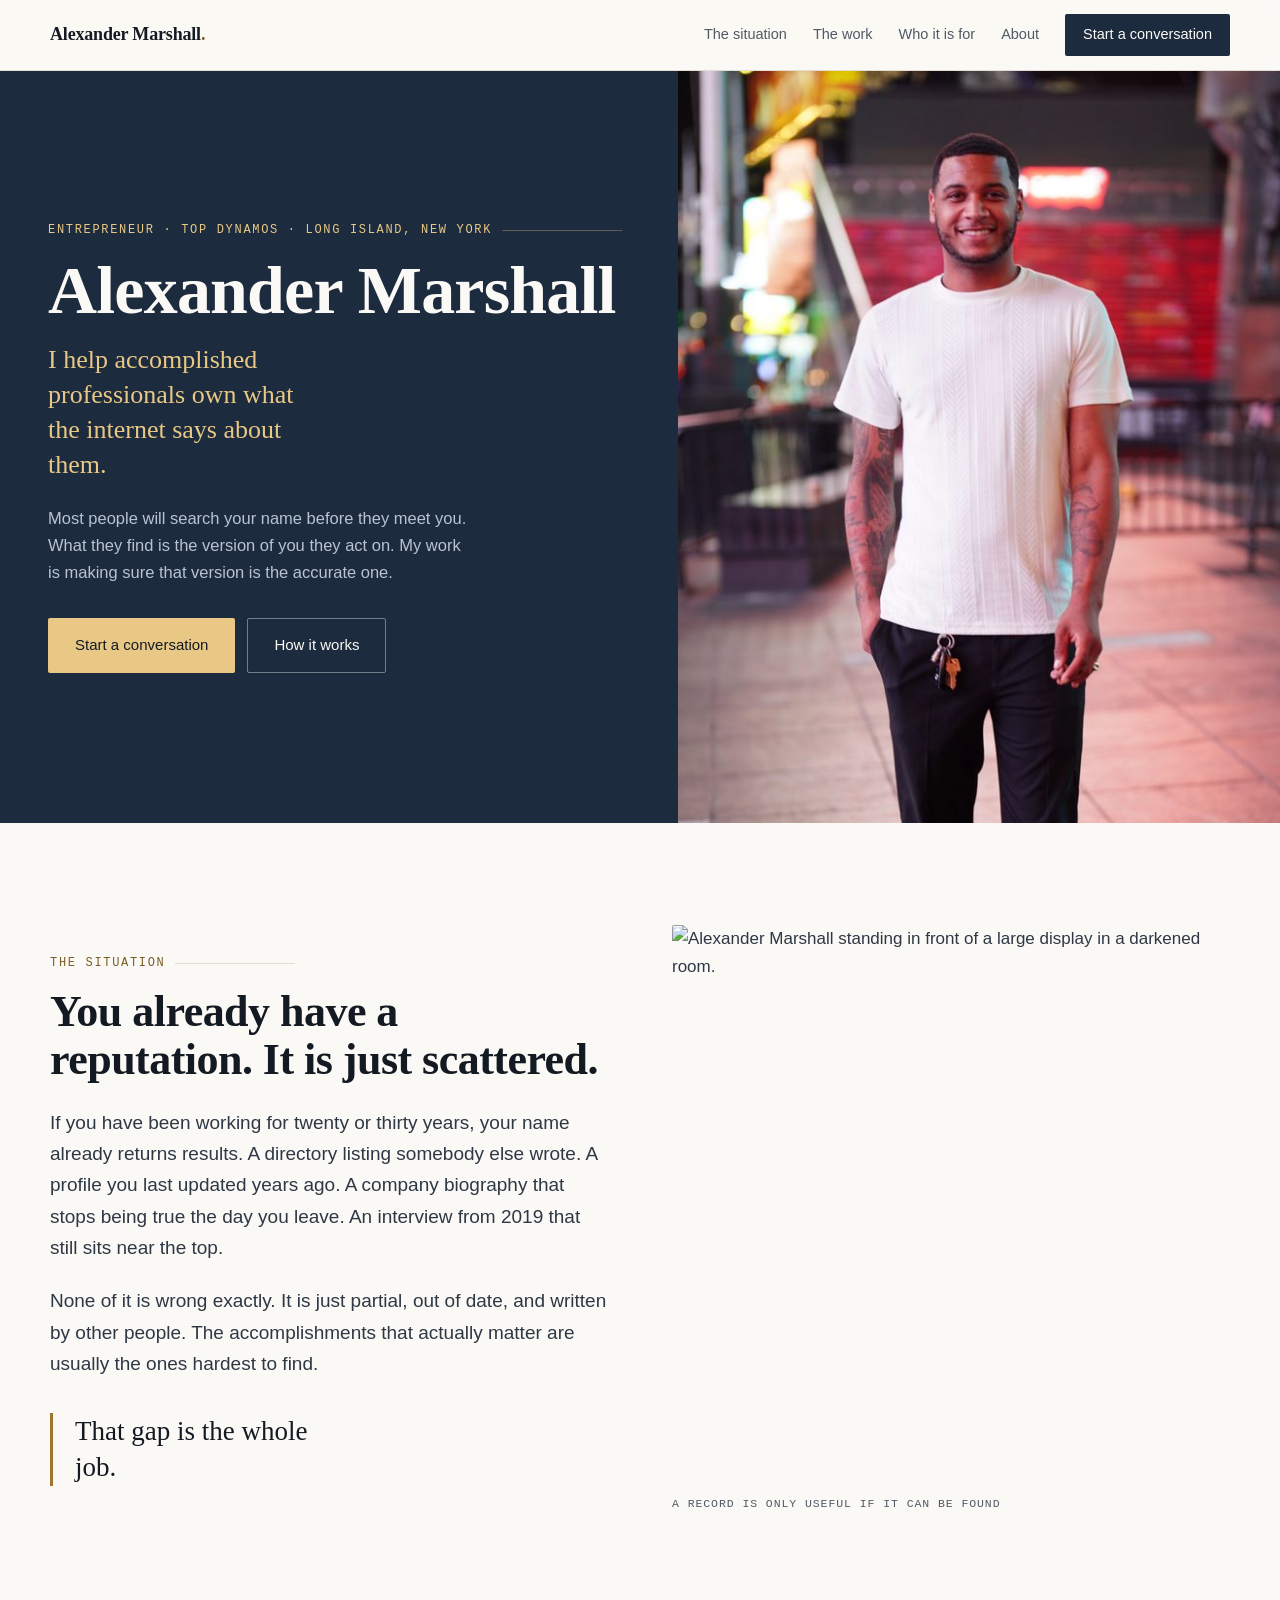
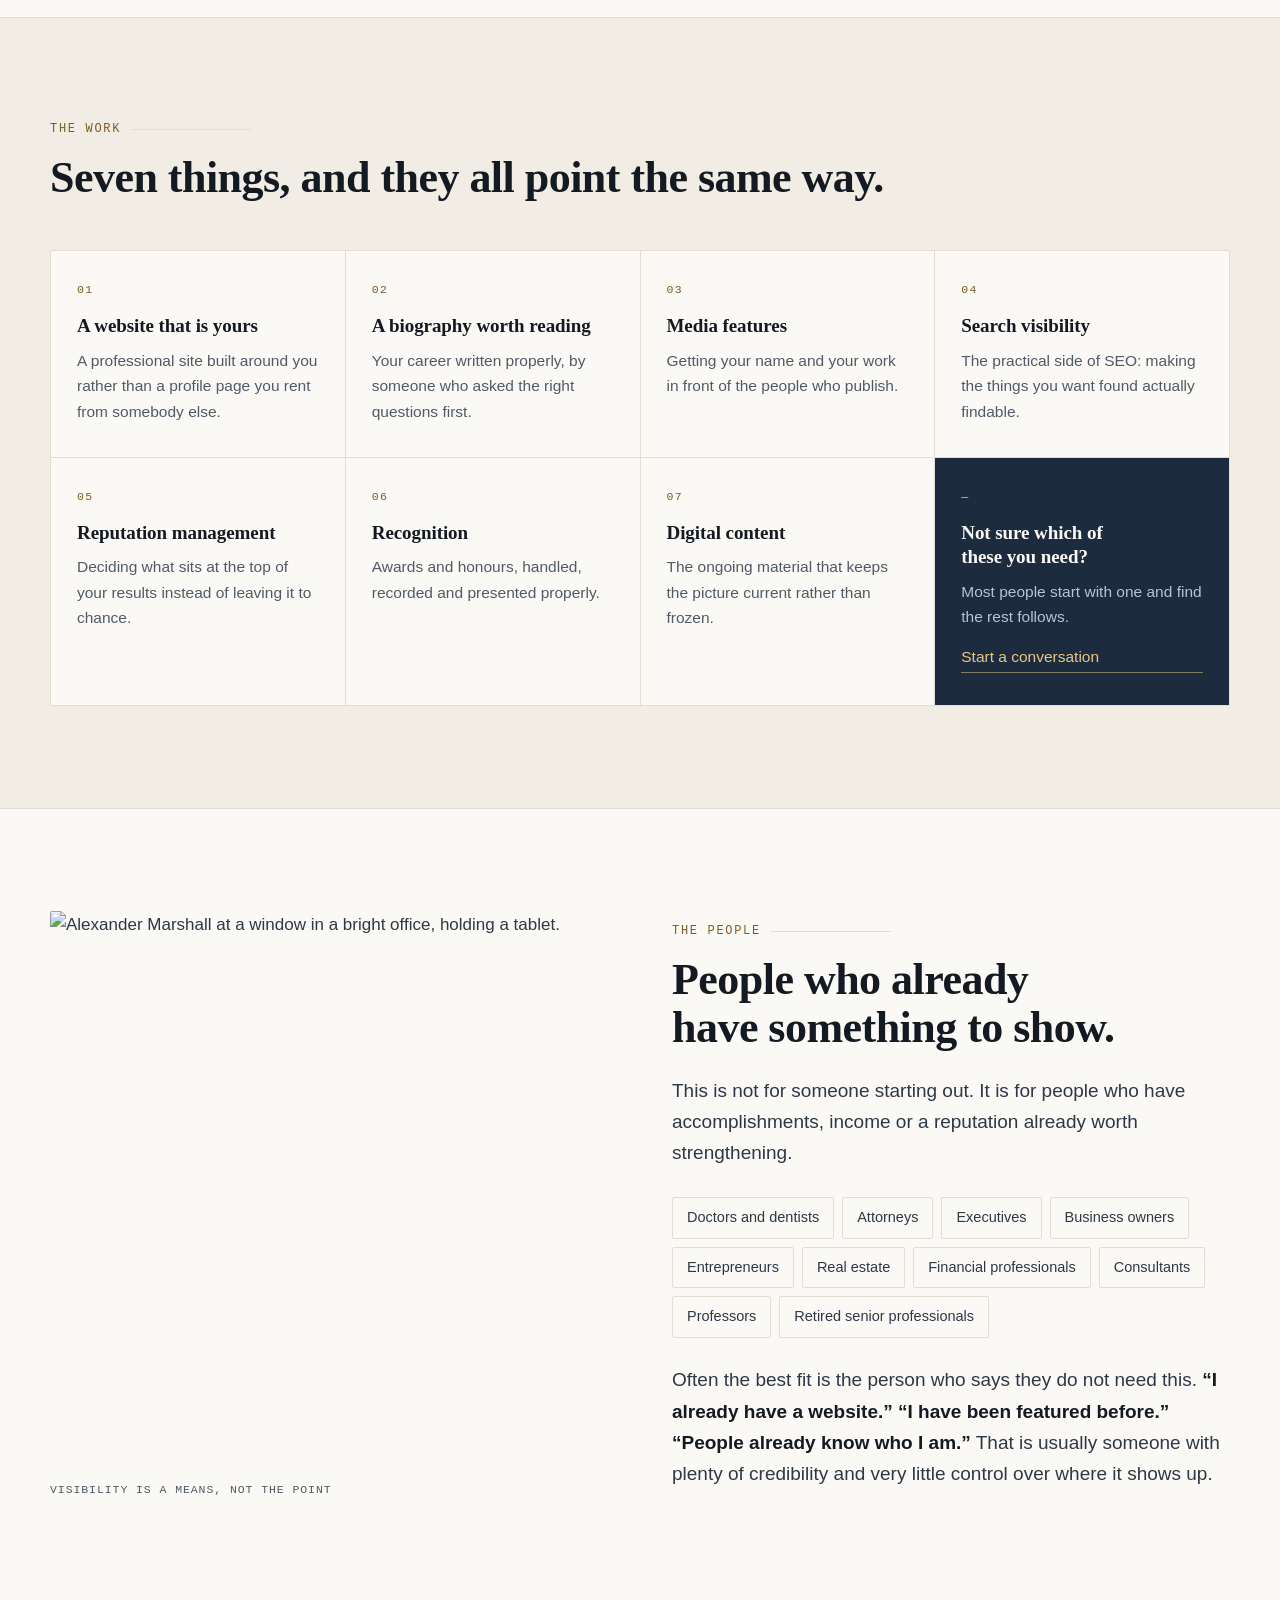
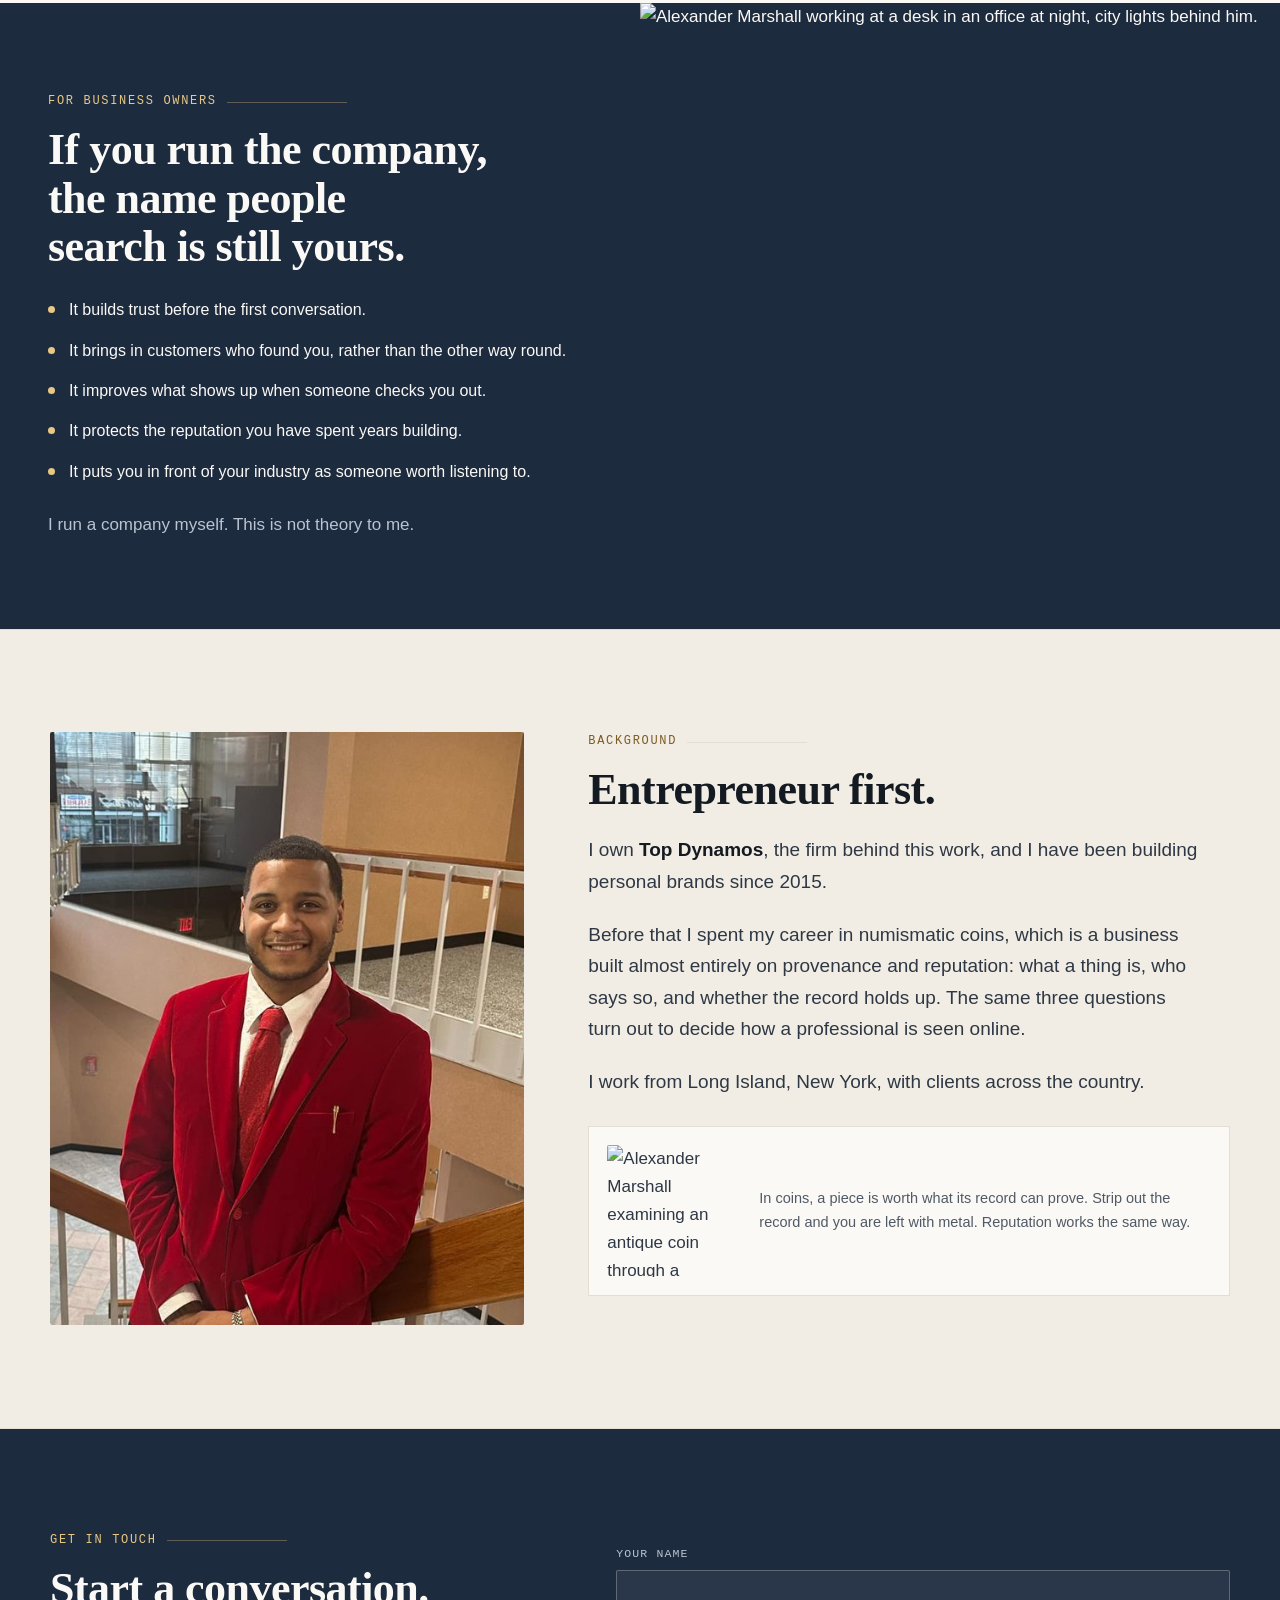
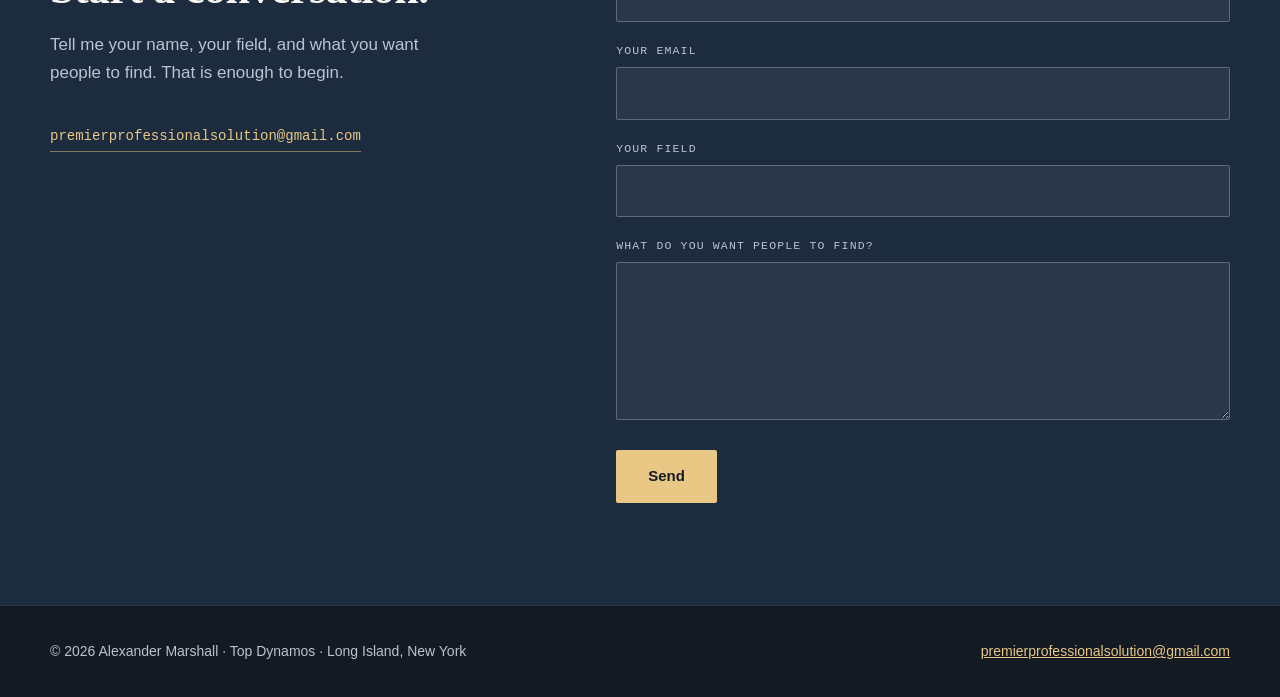
==== commit 99723fe2: "Add files via upload" ====
--- a/index.html
+++ b/index.html
@@ -76,9 +76,9 @@
       <p class="am-pull">That gap is the whole job.</p>
     </div>
     <figure class="am-fig">
-      <img src="img/band-network.jpg" srcset="img/m/band-network.jpg 780w, img/band-network.jpg 1560w"
+      <img src="img/band-review.jpg" srcset="img/m/band-review.jpg 780w, img/band-review.jpg 1560w"
            sizes="(max-width:860px) 100vw, 46vw" loading="lazy"
-           alt="An abstract visualisation of a digital network, points of light connected across a dark field." width="1560" height="878">
+           alt="Alexander Marshall standing in front of a large display in a darkened room." width="1560" height="878">
       <figcaption>A record is only useful if it can be found</figcaption>
     </figure>
   </div>
@@ -104,9 +104,9 @@
 <section class="am-sec" id="people">
   <div class="am-wrap am-split">
     <figure class="am-fig">
-      <img src="img/band-screens.jpg" srcset="img/m/band-screens.jpg 620w, img/band-screens.jpg 1240w"
+      <img src="img/band-window.jpg" srcset="img/m/band-window.jpg 620w, img/band-window.jpg 1240w"
            sizes="(max-width:860px) 100vw, 46vw" loading="lazy"
-           alt="A phone, a tablet and a laptop on a dark surface, screens glowing." width="1240" height="930">
+           alt="Alexander Marshall at a window in a bright office, holding a tablet." width="1240" height="930">
       <figcaption>Visibility is a means, not the point</figcaption>
     </figure>
     <div>
@@ -138,9 +138,9 @@
       <p style="margin-top:26px">I run a company myself. This is not theory to me.</p>
     </div>
     <div class="am-band-img">
-      <img src="img/band-study.jpg" srcset="img/m/band-study.jpg 780w, img/band-study.jpg 1560w"
+      <img src="img/band-desk.jpg" srcset="img/m/band-desk.jpg 780w, img/band-desk.jpg 1560w"
            sizes="(max-width:860px) 100vw, 50vw" loading="lazy"
-           alt="A laptop and leather notebook on a dark desk at night, city lights beyond the window." width="1560" height="878">
+           alt="Alexander Marshall working at a desk in an office at night, city lights behind him." width="1560" height="878">
     </div>
   </div>
 </section>
@@ -159,7 +159,7 @@
       <p class="am-lede">Before that I spent my career in numismatic coins, which is a business built almost entirely on provenance and reputation: what a thing is, who says so, and whether the record holds up. The same three questions turn out to decide how a professional is seen online.</p>
       <p class="am-lede">I work from Long Island, New York, with clients across the country.</p>
       <div class="am-coins">
-        <img src="img/m/band-coins.jpg" alt="Antique collector coins arranged on dark velvet beside a jeweller's loupe." loading="lazy" width="620" height="517">
+        <img src="img/m/band-loupe.jpg" alt="Alexander Marshall examining an antique coin through a jeweller's loupe." loading="lazy" width="620" height="517">
         <p>In coins, a piece is worth what its record can prove. Strip out the record and you are left with metal. Reputation works the same way.</p>
       </div>
     </div>
@@ -168,7 +168,7 @@
 
 <section class="am-contact" id="contact">
   <div class="am-contact-bg">
-    <img src="img/band-water.jpg" srcset="img/m/band-water.jpg 780w, img/band-water.jpg 1560w"
+    <img src="img/band-dusk.jpg" srcset="img/m/band-dusk.jpg 780w, img/band-dusk.jpg 1560w"
          sizes="100vw" loading="lazy" alt="" aria-hidden="true" width="1560" height="878">
   </div>
   <div class="am-contact-in">
--- a/css/am.css
+++ b/css/am.css
@@ -7,19 +7,23 @@
    Nothing on this page sits below 6.2:1. */
 
 :root{
-  --am-ground:#FBF9F8;
-  --am-paper:#F3EFEE;
-  --am-line:#E2D9D9;
-  --am-ink:#191315;
-  --am-body:#33292C;
-  --am-muted:#5A4B4F;
-  --am-acc:#7A1F2B;
-  --am-acc-ink:#6B1A24;
-  --am-deep:#1A1215;
-  --am-deep-2:#241A1D;
-  --am-on-deep:#FBF9F8;
-  --am-on-deep-mut:#BCAAAE;
-  --am-acc-lift:#E8C4C8;
+  /* Top Dynamos house palette: navy, brass, cream — taken from the intake page.
+     Measured. The brand brass #9C7730 is only 3.92:1 on the cream ground, so it
+     is used for rules, bullets and 24px+ figures only; --am-acc-ink is the
+     darkened brass that small text and links use. */
+  --am-ground:#FBF9F5;
+  --am-paper:#F2EDE4;
+  --am-line:#E3DDD2;
+  --am-ink:#141A22;        /* 16.63 on ground */
+  --am-body:#2E3845;       /* 11.30 on ground */
+  --am-muted:#505A66;      /*  6.67 on ground */
+  --am-acc:#9C7730;        /* brass — decorative only */
+  --am-acc-ink:#7A5C24;    /*  5.90 on ground, 5.32 on paper */
+  --am-deep:#1D2B3F;       /* navy */
+  --am-deep-2:#141A22;
+  --am-on-deep:#FBF9F5;    /* 13.59 on navy */
+  --am-on-deep-mut:#B9C3D1;/*  8.02 on navy */
+  --am-acc-lift:#E8C884;   /*  8.86 on navy */
 
   --am-sans:"IBM Plex Sans",-apple-system,BlinkMacSystemFont,"Segoe UI",Roboto,Helvetica,Arial,sans-serif;
   --am-serif:"Fraunces",Georgia,"Times New Roman",serif;
@@ -67,18 +71,18 @@
 
 /* ---------- header ---------- */
 .am-head{position:sticky;top:env(safe-area-inset-top,0px);z-index:20;
-  background:rgba(251,249,248,.9);backdrop-filter:saturate(1.4) blur(10px);
+  background:rgba(251,249,245,.92);backdrop-filter:saturate(1.4) blur(10px);
   border-bottom:1px solid var(--am-line)}
 .am-head-in{display:flex;align-items:center;justify-content:space-between;gap:20px;
   padding-block:14px}
 .am-mark{font-family:var(--am-serif);font-weight:600;font-size:clamp(15px,4.2vw,18px);color:var(--am-ink);white-space:nowrap;
   text-decoration:none;letter-spacing:-.01em}
-.am-mark span{color:var(--am-acc)}
+.am-mark span{color:var(--am-acc-ink)}
 .am-nav{display:flex;gap:26px;align-items:center}
 .am-nav a{font-size:14.5px;color:var(--am-muted);text-decoration:none}
 .am-nav a:hover{color:var(--am-acc-ink)}
-.am-nav .am-cta{background:var(--am-acc);color:#fff;padding:9px 18px;border-radius:2px;font-weight:500}
-.am-nav .am-cta:hover{background:var(--am-acc-ink);color:#fff}
+.am-nav .am-cta{background:var(--am-deep);color:var(--am-on-deep);padding:9px 18px;border-radius:2px;font-weight:500}
+.am-nav .am-cta:hover{background:var(--am-deep-2);color:var(--am-on-deep)}
 @media (max-width:760px){.am-nav a:not(.am-cta){display:none}}
 
 /* ---------- hero : split, no text over photograph ---------- */
@@ -87,7 +91,7 @@
 .am-hero-copy{padding:clamp(48px,6vw,84px) clamp(24px,4vw,64px) clamp(48px,6vw,84px) var(--am-gut);
   display:flex;flex-direction:column;justify-content:center;max-width:720px;margin-left:auto;width:100%}
 .am-hero .am-eyebrow{color:var(--am-acc-lift)}
-.am-hero .am-eyebrow::after{background:rgba(232,196,200,.3)}
+.am-hero .am-eyebrow::after{background:rgba(232,200,132,.32)}
 .am-hero h1{color:var(--am-on-deep)}
 .am-hero-sub{font-family:var(--am-serif);font-size:clamp(20px,2.3vw,26px);line-height:1.34;
   color:var(--am-acc-lift);margin:18px 0 0;max-width:20ch;font-weight:500}
@@ -95,10 +99,10 @@
 .am-hero-btns{display:flex;flex-wrap:wrap;gap:12px;margin-top:32px}
 .am-btn{display:inline-block;padding:14px 26px;border-radius:2px;text-decoration:none;
   font-size:15px;font-weight:500;border:1px solid transparent}
-.am-btn-1{background:var(--am-acc-lift);color:#2B0F14}
-.am-btn-1:hover{background:#fff;color:#2B0F14}
-.am-btn-2{border-color:rgba(251,249,248,.4);color:var(--am-on-deep)}
-.am-btn-2:hover{border-color:var(--am-on-deep);background:rgba(251,249,248,.08);color:var(--am-on-deep)}
+.am-btn-1{background:var(--am-acc-lift);color:#141A22}
+.am-btn-1:hover{background:#fff;color:#141A22}
+.am-btn-2{border-color:rgba(251,249,245,.4);color:var(--am-on-deep)}
+.am-btn-2:hover{border-color:var(--am-on-deep);background:rgba(251,249,245,.08);color:var(--am-on-deep)}
 .am-hero-img{position:relative;overflow:hidden;min-height:340px}
 .am-hero-img img{width:100%;height:100%;object-fit:cover;object-position:50% 22%}
 
@@ -138,7 +142,7 @@
   gap:1px;background:var(--am-line);border:1px solid var(--am-line);margin-top:48px}
 .am-cardx{background:var(--am-ground);padding:30px 26px 32px}
 .am-cardx .am-num{font-family:var(--am-mono);font-size:11.5px;letter-spacing:.12em;
-  color:var(--am-acc);display:block;margin-bottom:14px}
+  color:var(--am-acc-ink);display:block;margin-bottom:14px}
 .am-cardx h3{margin-bottom:9px}
 .am-cardx p{font-size:15.5px;color:var(--am-muted);margin:0}
 /* the eighth cell: same grid, different job — must come after the
@@ -148,7 +152,7 @@
 .am-cardx-cta p{color:var(--am-on-deep-mut)}
 .am-cardx-cta .am-num{color:var(--am-acc-lift)}
 .am-cardx-cta a{color:var(--am-acc-lift);font-weight:500;text-decoration:none;
-  border-bottom:1px solid rgba(232,196,200,.5);padding-bottom:2px;display:inline-block;margin-top:14px;font-size:15.5px}
+  border-bottom:1px solid rgba(232,200,132,.5);padding-bottom:2px;display:inline-block;margin-top:14px;font-size:15.5px}
 .am-cardx-cta a:hover{color:#fff;border-bottom-color:#fff}
 
 /* ---------- audience list ---------- */
@@ -164,7 +168,7 @@
   max-width:700px;margin-left:auto;width:100%}
 .am-band h2{color:var(--am-on-deep)}
 .am-band .am-eyebrow{color:var(--am-acc-lift)}
-.am-band .am-eyebrow::after{background:rgba(232,196,200,.3)}
+.am-band .am-eyebrow::after{background:rgba(232,200,132,.32)}
 .am-band p{color:var(--am-on-deep-mut)}
 .am-band-img{min-height:100%;height:100%;overflow:hidden}
 .am-band-img img{width:100%;height:100%;object-fit:cover;min-height:360px}
@@ -198,16 +202,16 @@
 .am-contact-bg{position:absolute;inset:0;overflow:hidden}
 .am-contact-bg img{width:100%;height:100%;object-fit:cover;object-position:50% 62%;opacity:.55}
 .am-contact-bg::after{content:"";position:absolute;inset:0;
-  background:linear-gradient(180deg,rgba(26,18,21,.80) 0%,rgba(26,18,21,.90) 42%,rgba(26,18,21,.96) 100%)}
+  background:linear-gradient(180deg,rgba(29,43,63,.80) 0%,rgba(29,43,63,.90) 42%,rgba(29,43,63,.96) 100%)}
 .am-contact-in{position:relative;padding-block:clamp(64px,8vw,110px)}
 .am-contact h2{color:var(--am-on-deep)}
 .am-contact .am-eyebrow{color:var(--am-acc-lift)}
-.am-contact .am-eyebrow::after{background:rgba(232,196,200,.3)}
+.am-contact .am-eyebrow::after{background:rgba(232,200,132,.32)}
 .am-contact-grid{display:grid;grid-template-columns:.9fr 1.1fr;gap:clamp(32px,5vw,64px);align-items:start}
 @media (max-width:860px){.am-contact-grid{grid-template-columns:1fr}}
 .am-contact p{color:var(--am-on-deep-mut);max-width:40ch}
 .am-mailto{display:inline-block;margin-top:18px;font-family:var(--am-mono);font-size:14px;
-  color:var(--am-acc-lift);text-decoration:none;border-bottom:1px solid rgba(232,196,200,.45);
+  color:var(--am-acc-lift);text-decoration:none;border-bottom:1px solid rgba(232,200,132,.5);
   padding-bottom:3px;word-break:break-all}
 .am-mailto:hover{color:#fff;border-bottom-color:#fff}
 
@@ -215,17 +219,17 @@
 .am-form label{font-family:var(--am-mono);font-size:11.5px;letter-spacing:.1em;text-transform:uppercase;
   color:var(--am-on-deep-mut);margin-top:14px}
 .am-form input,.am-form textarea{
-  font:inherit;font-size:16px;color:var(--am-on-deep);background:rgba(251,249,248,.06);
-  border:1px solid rgba(251,249,248,.26);border-radius:2px;padding:12px 14px;width:100%}
-.am-form input::placeholder,.am-form textarea::placeholder{color:rgba(188,170,174,.8)}
+  font:inherit;font-size:16px;color:var(--am-on-deep);background:rgba(251,249,245,.06);
+  border:1px solid rgba(251,249,245,.26);border-radius:2px;padding:12px 14px;width:100%}
+.am-form input::placeholder,.am-form textarea::placeholder{color:rgba(185,195,209,.85)}
 .am-form textarea{resize:vertical;min-height:132px}
-.am-form button{margin-top:24px;justify-self:start;background:var(--am-acc-lift);color:#2B0F14;
+.am-form button{margin-top:24px;justify-self:start;background:var(--am-acc-lift);color:#141A22;
   border:0;border-radius:2px;padding:14px 32px;font:inherit;font-size:15px;font-weight:600;cursor:pointer}
 .am-form button:hover{background:#fff}
 
 /* ---------- footer ---------- */
 .am-foot{background:var(--am-deep-2);color:var(--am-on-deep-mut);
-  border-top:1px solid rgba(251,249,248,.12)}
+  border-top:1px solid rgba(251,249,245,.12)}
 .am-foot-in{padding-block:34px;display:flex;flex-wrap:wrap;gap:16px;
   align-items:center;justify-content:space-between;font-size:14px}
 .am-foot a{color:var(--am-acc-lift)}
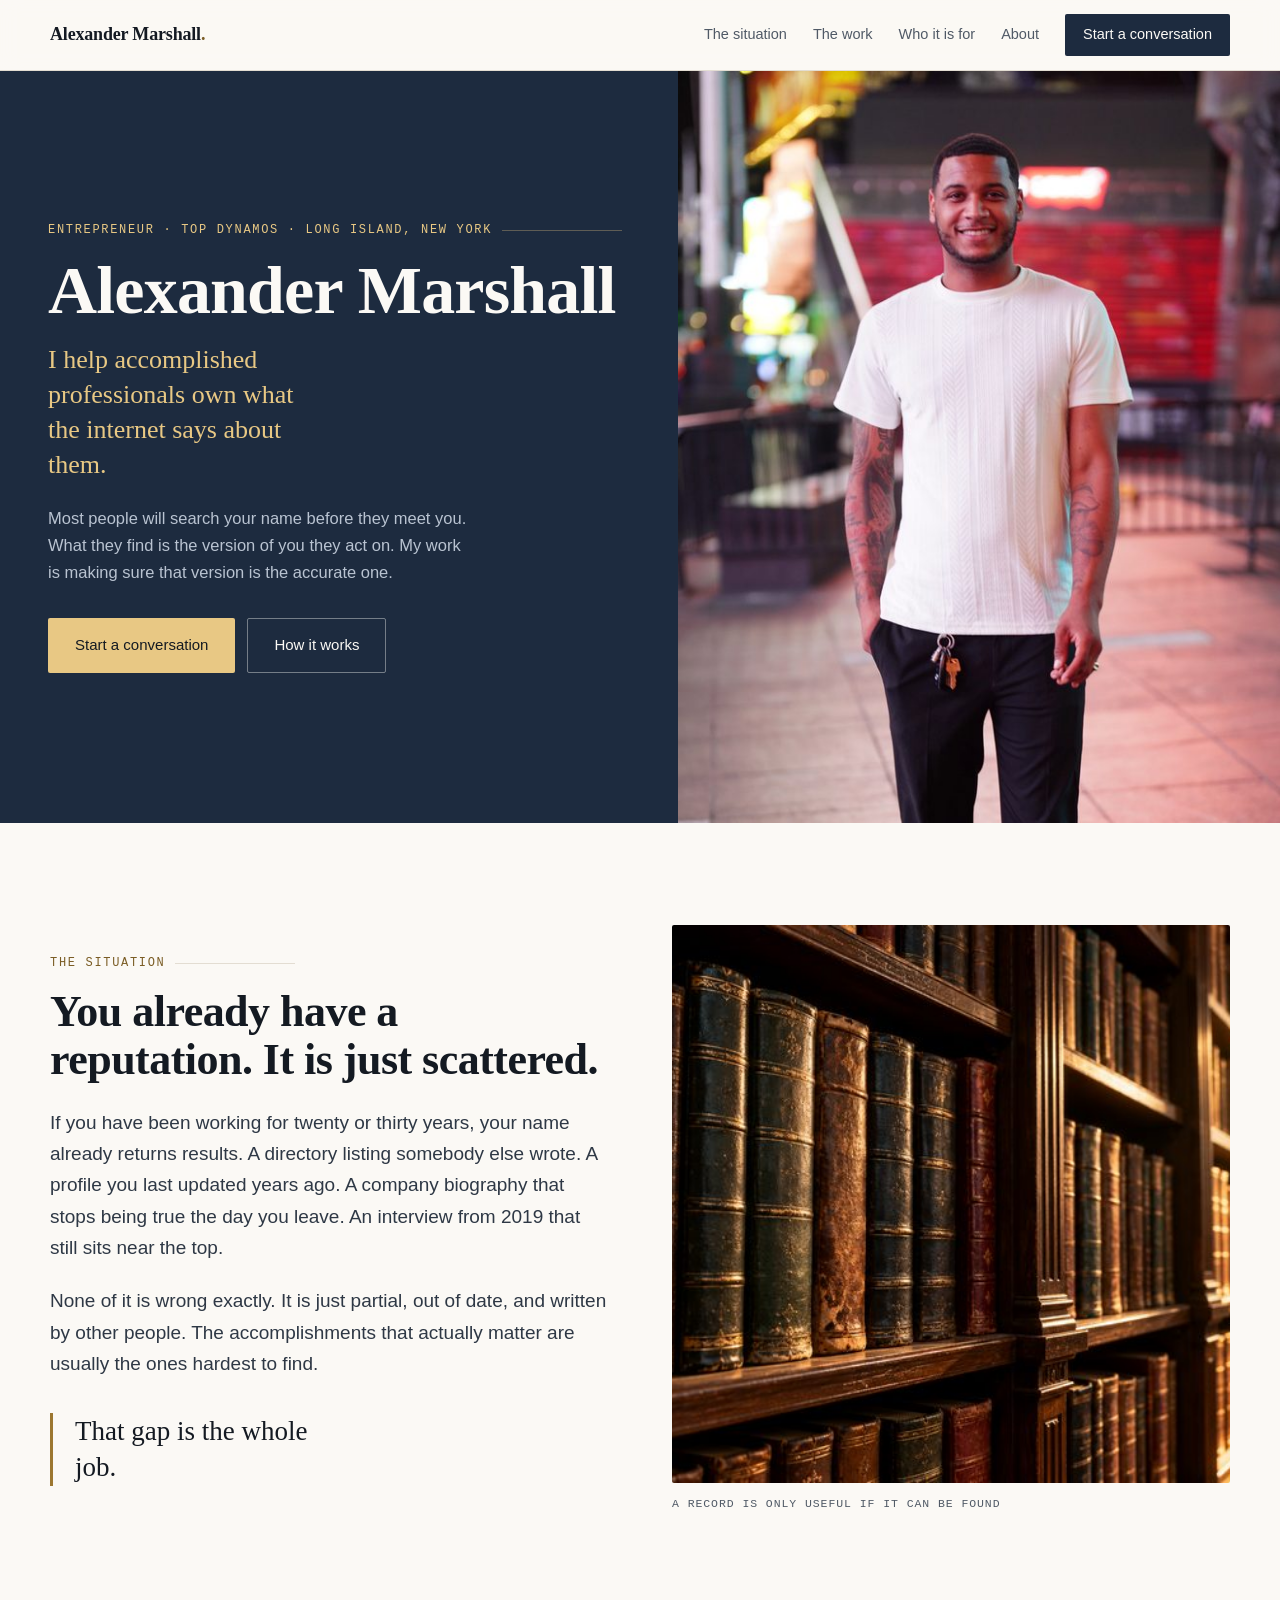
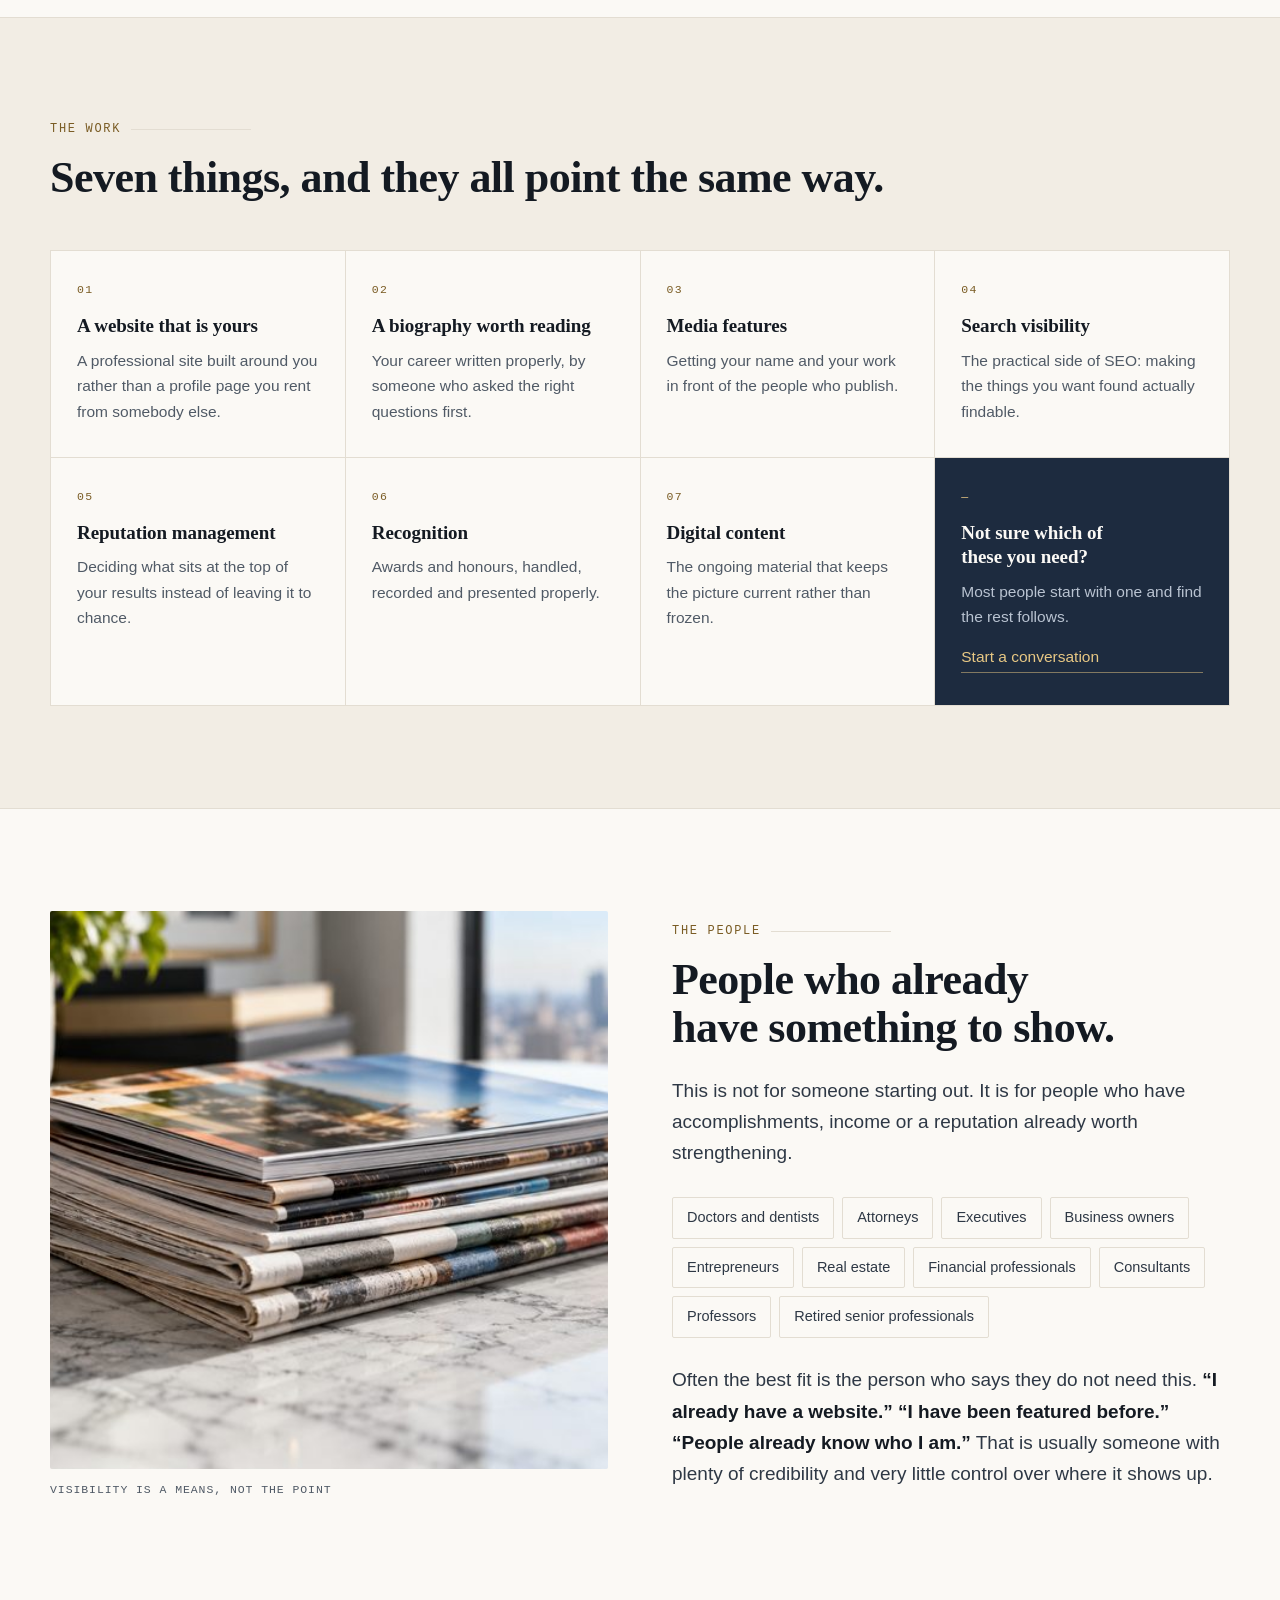
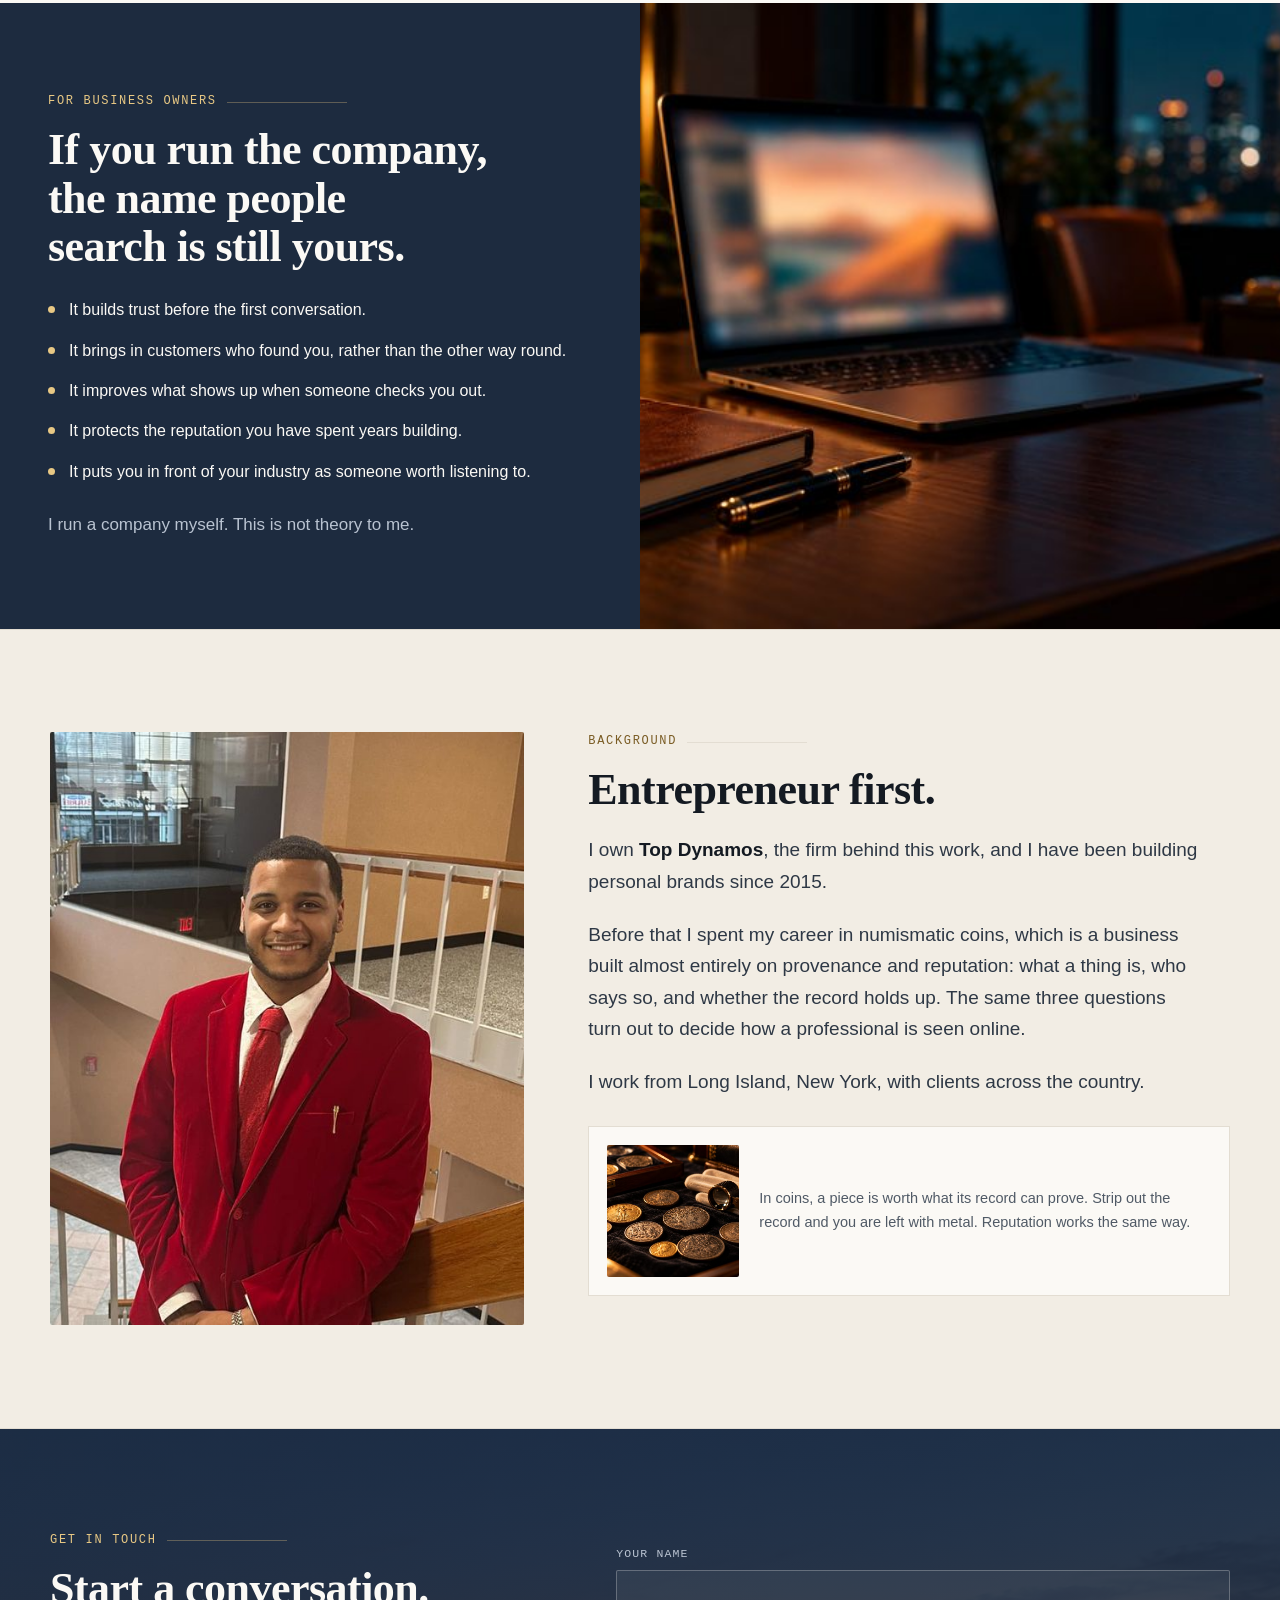
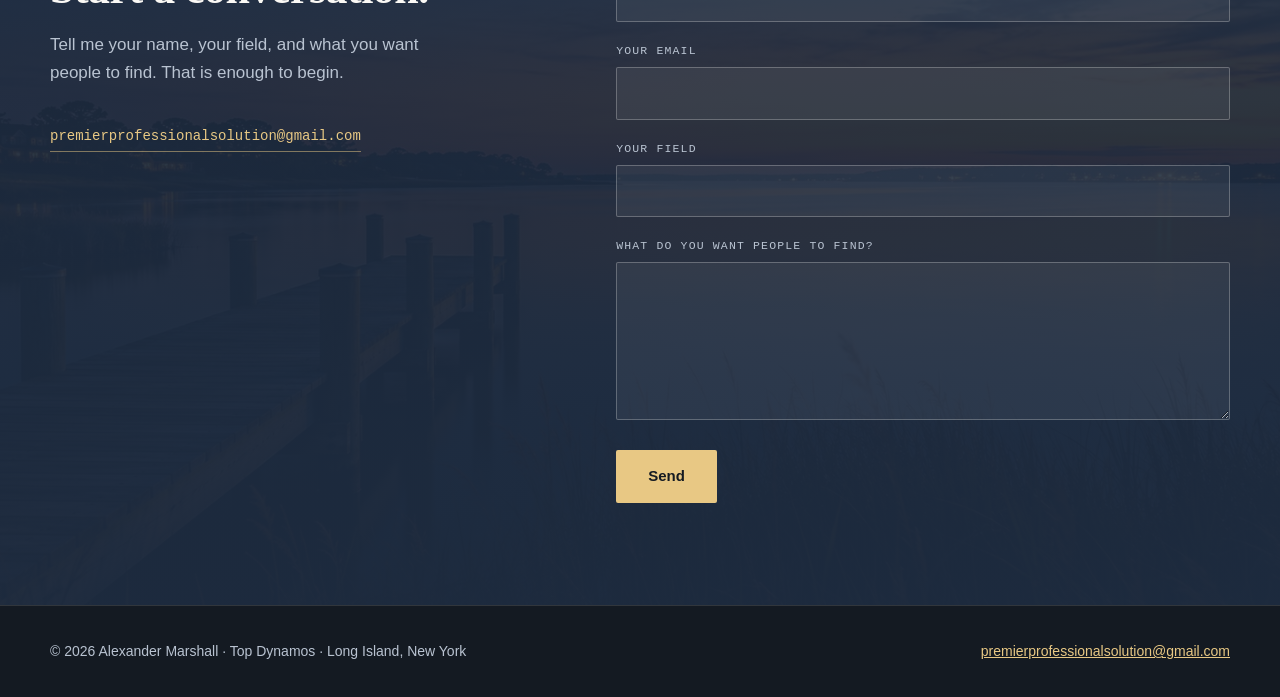
==== commit f613fd8a: "Remove AI pictures of a person who is not Alexander, restore the object images" ====
--- a/index.html
+++ b/index.html
@@ -76,9 +76,9 @@
       <p class="am-pull">That gap is the whole job.</p>
     </div>
     <figure class="am-fig">
-      <img src="img/band-review.jpg" srcset="img/m/band-review.jpg 780w, img/band-review.jpg 1560w"
+      <img src="img/band-archive.jpg" srcset="img/m/band-archive.jpg 780w, img/band-archive.jpg 1560w"
            sizes="(max-width:860px) 100vw, 46vw" loading="lazy"
-           alt="Alexander Marshall standing in front of a large display in a darkened room." width="1560" height="878">
+           alt="Rows of old bound ledgers on wooden shelves in warm low light." width="1560" height="878">
       <figcaption>A record is only useful if it can be found</figcaption>
     </figure>
   </div>
@@ -104,9 +104,9 @@
 <section class="am-sec" id="people">
   <div class="am-wrap am-split">
     <figure class="am-fig">
-      <img src="img/band-window.jpg" srcset="img/m/band-window.jpg 620w, img/band-window.jpg 1240w"
+      <img src="img/band-press.jpg" srcset="img/m/band-press.jpg 620w, img/band-press.jpg 1240w"
            sizes="(max-width:860px) 100vw, 46vw" loading="lazy"
-           alt="Alexander Marshall at a window in a bright office, holding a tablet." width="1240" height="930">
+           alt="A stack of printed magazines and newspapers on a marble surface." width="1240" height="930">
       <figcaption>Visibility is a means, not the point</figcaption>
     </figure>
     <div>
@@ -138,9 +138,9 @@
       <p style="margin-top:26px">I run a company myself. This is not theory to me.</p>
     </div>
     <div class="am-band-img">
-      <img src="img/band-desk.jpg" srcset="img/m/band-desk.jpg 780w, img/band-desk.jpg 1560w"
+      <img src="img/band-study.jpg" srcset="img/m/band-study.jpg 780w, img/band-study.jpg 1560w"
            sizes="(max-width:860px) 100vw, 50vw" loading="lazy"
-           alt="Alexander Marshall working at a desk in an office at night, city lights behind him." width="1560" height="878">
+           alt="A laptop and leather notebook on a dark desk at night, city lights beyond the window." width="1560" height="878">
     </div>
   </div>
 </section>
@@ -159,7 +159,7 @@
       <p class="am-lede">Before that I spent my career in numismatic coins, which is a business built almost entirely on provenance and reputation: what a thing is, who says so, and whether the record holds up. The same three questions turn out to decide how a professional is seen online.</p>
       <p class="am-lede">I work from Long Island, New York, with clients across the country.</p>
       <div class="am-coins">
-        <img src="img/m/band-loupe.jpg" alt="Alexander Marshall examining an antique coin through a jeweller's loupe." loading="lazy" width="620" height="517">
+        <img src="img/m/band-coins.jpg" alt="Antique collector coins arranged on dark velvet beside a jeweller's loupe." loading="lazy" width="620" height="517">
         <p>In coins, a piece is worth what its record can prove. Strip out the record and you are left with metal. Reputation works the same way.</p>
       </div>
     </div>
@@ -168,7 +168,7 @@
 
 <section class="am-contact" id="contact">
   <div class="am-contact-bg">
-    <img src="img/band-dusk.jpg" srcset="img/m/band-dusk.jpg 780w, img/band-dusk.jpg 1560w"
+    <img src="img/band-water.jpg" srcset="img/m/band-water.jpg 780w, img/band-water.jpg 1560w"
          sizes="100vw" loading="lazy" alt="" aria-hidden="true" width="1560" height="878">
   </div>
   <div class="am-contact-in">
--- a/css/am.css
+++ b/css/am.css
@@ -192,7 +192,7 @@
   color:var(--am-acc-ink);display:block;margin-bottom:10px}
 .am-coins{margin-top:28px;border:1px solid var(--am-line);padding:18px;background:var(--am-ground);
   display:grid;grid-template-columns:132px 1fr;gap:20px;align-items:center}
-.am-coins img{border-radius:2px;width:132px;height:132px;object-fit:cover}
+.am-coins img{border-radius:2px;width:132px;height:132px;object-fit:cover;object-position:34% 48%}
 @media (max-width:520px){.am-coins img{width:100%;height:190px}}
 .am-coins p{font-size:14.5px;color:var(--am-muted);margin:0}
 @media (max-width:520px){.am-coins{grid-template-columns:1fr}}
@@ -200,7 +200,7 @@
 /* ---------- contact ---------- */
 .am-contact{background:var(--am-deep);color:var(--am-on-deep);position:relative}
 .am-contact-bg{position:absolute;inset:0;overflow:hidden}
-.am-contact-bg img{width:100%;height:100%;object-fit:cover;object-position:50% 62%;opacity:.55}
+.am-contact-bg img{width:100%;height:100%;object-fit:cover;object-position:72% 58%;opacity:.62}
 .am-contact-bg::after{content:"";position:absolute;inset:0;
   background:linear-gradient(180deg,rgba(29,43,63,.80) 0%,rgba(29,43,63,.90) 42%,rgba(29,43,63,.96) 100%)}
 .am-contact-in{position:relative;padding-block:clamp(64px,8vw,110px)}
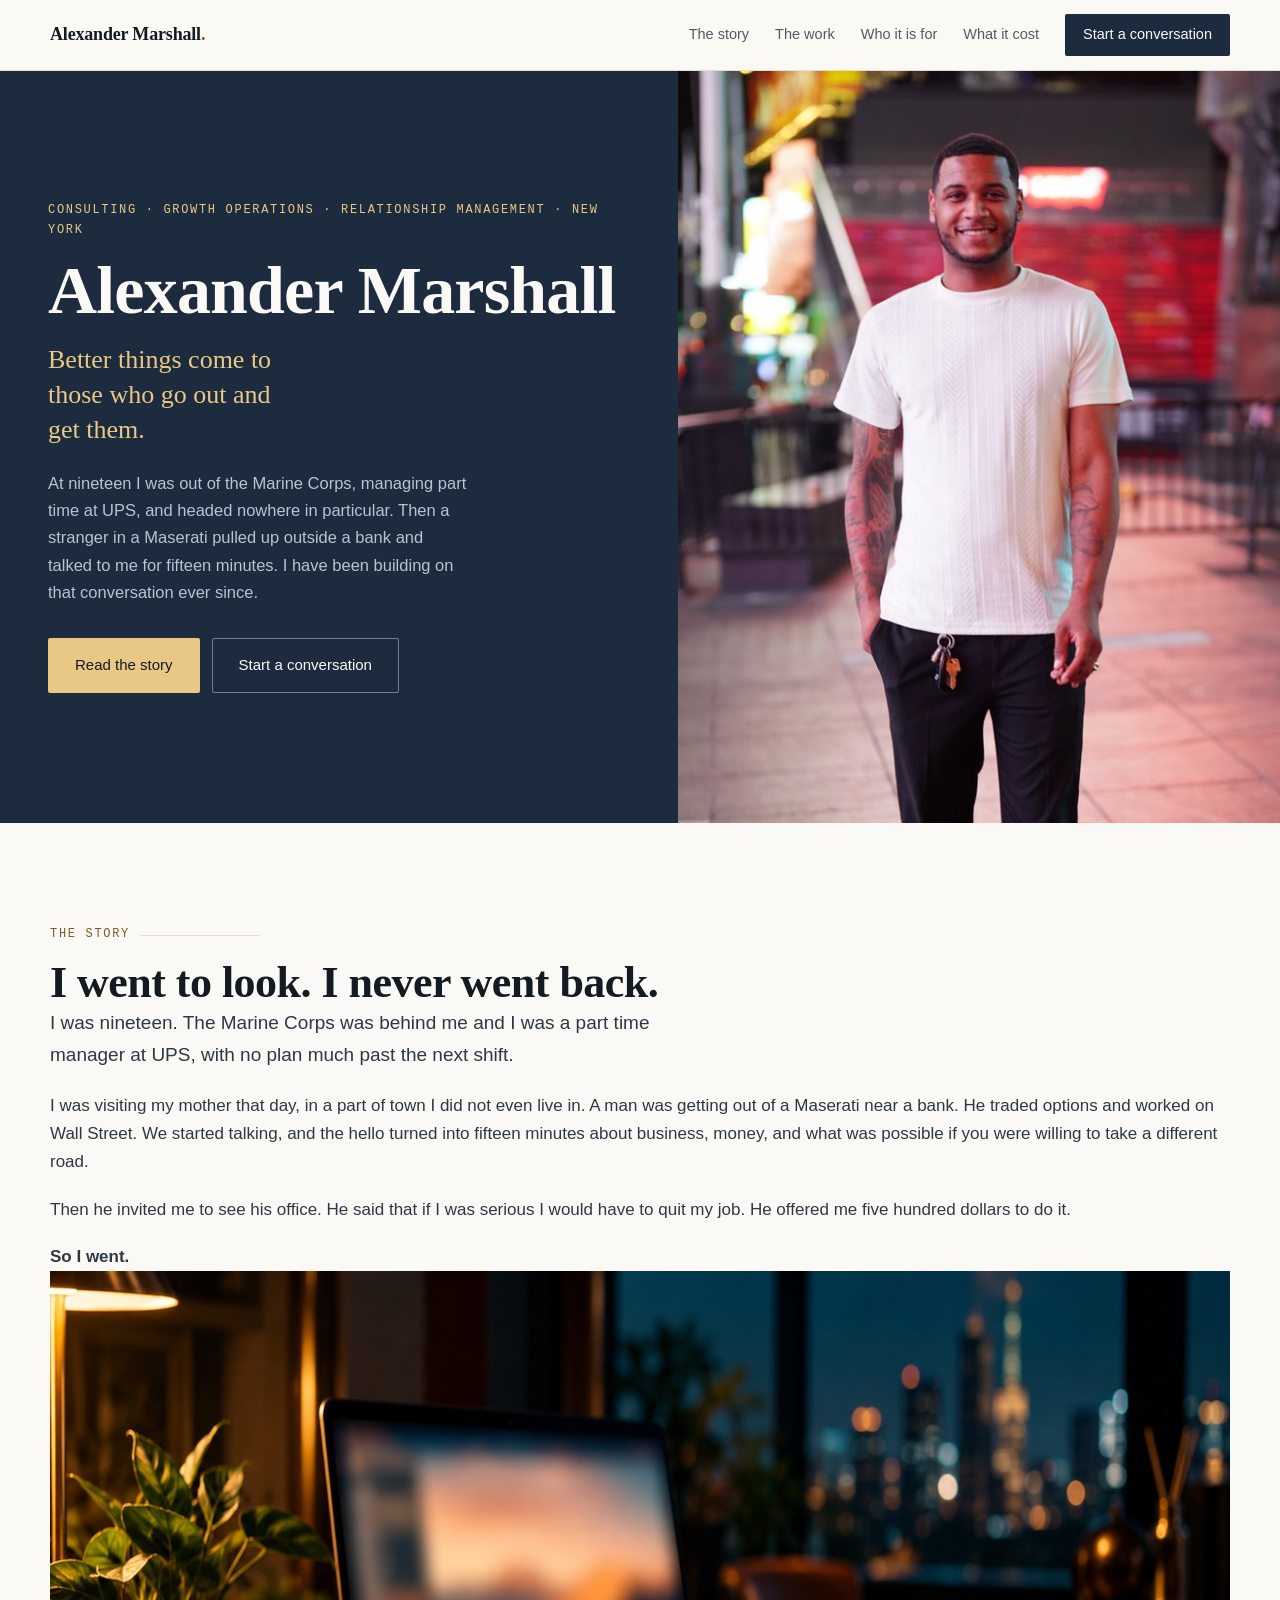
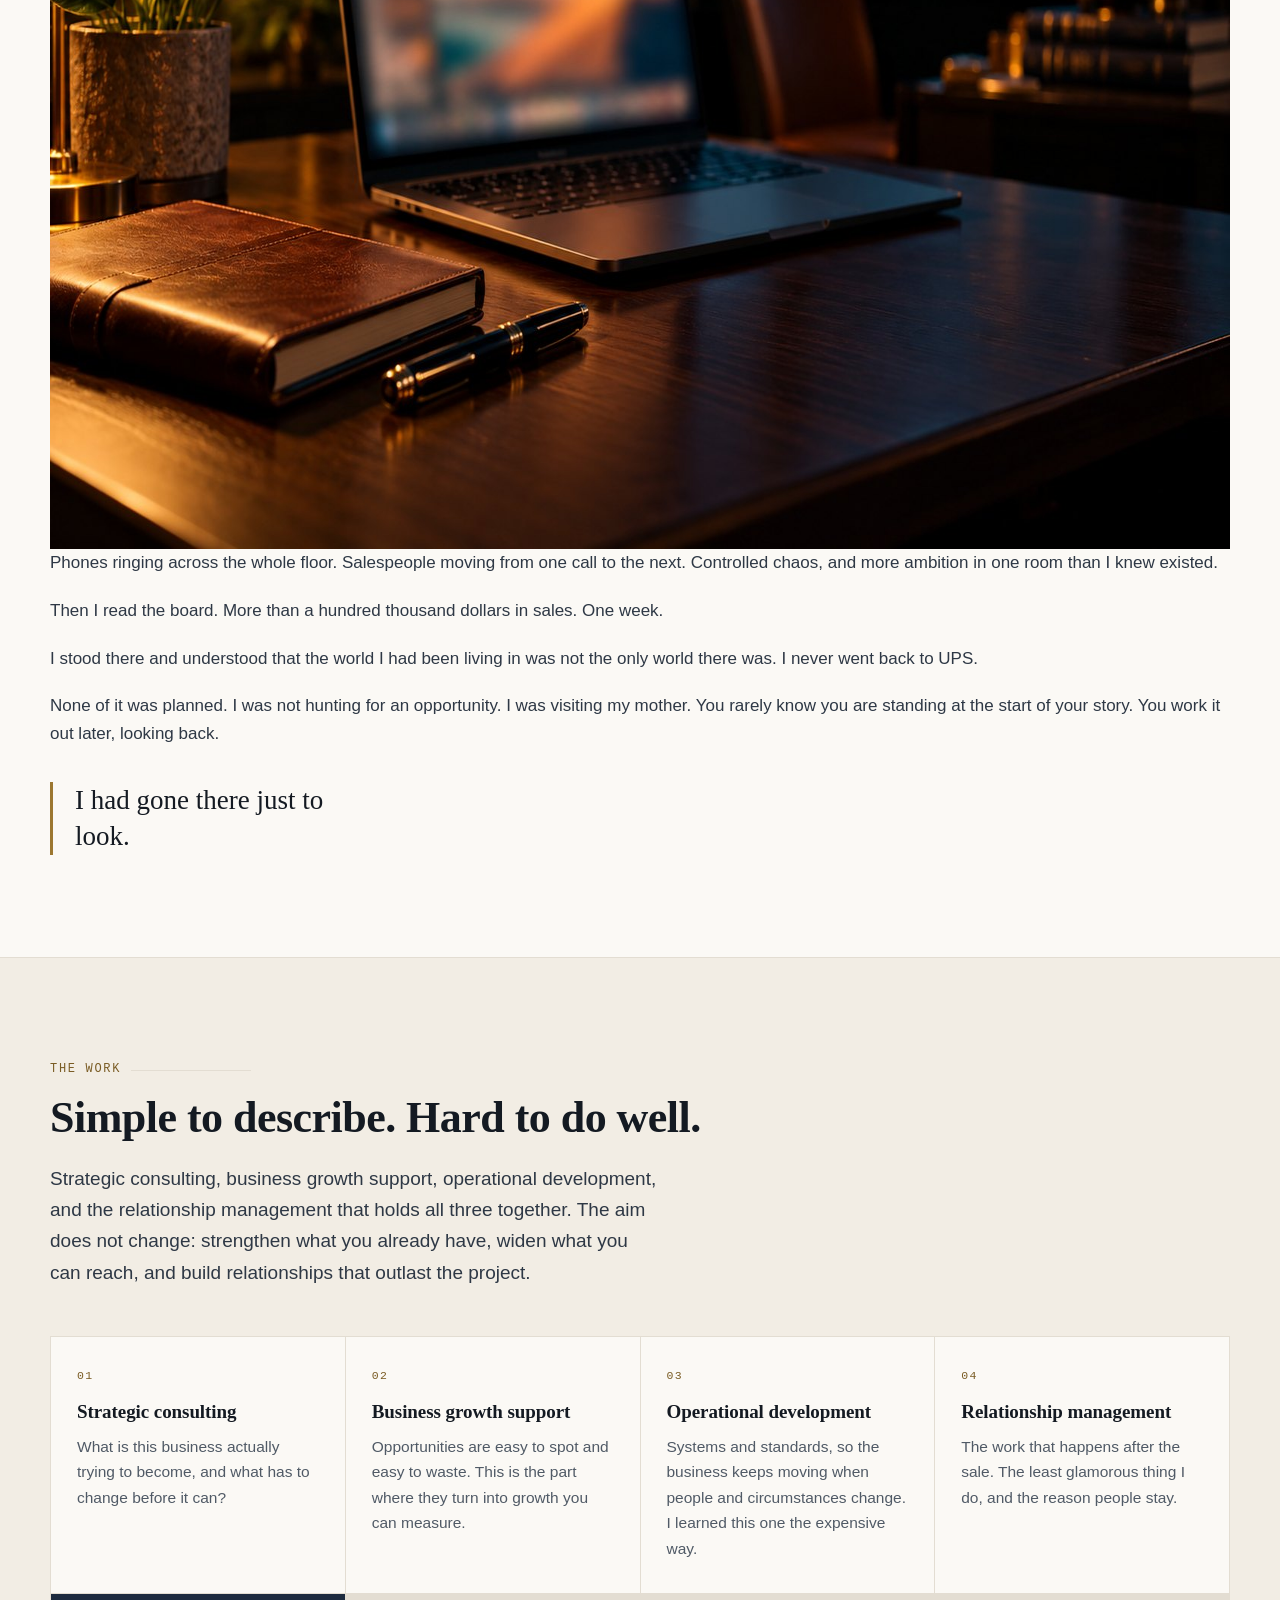
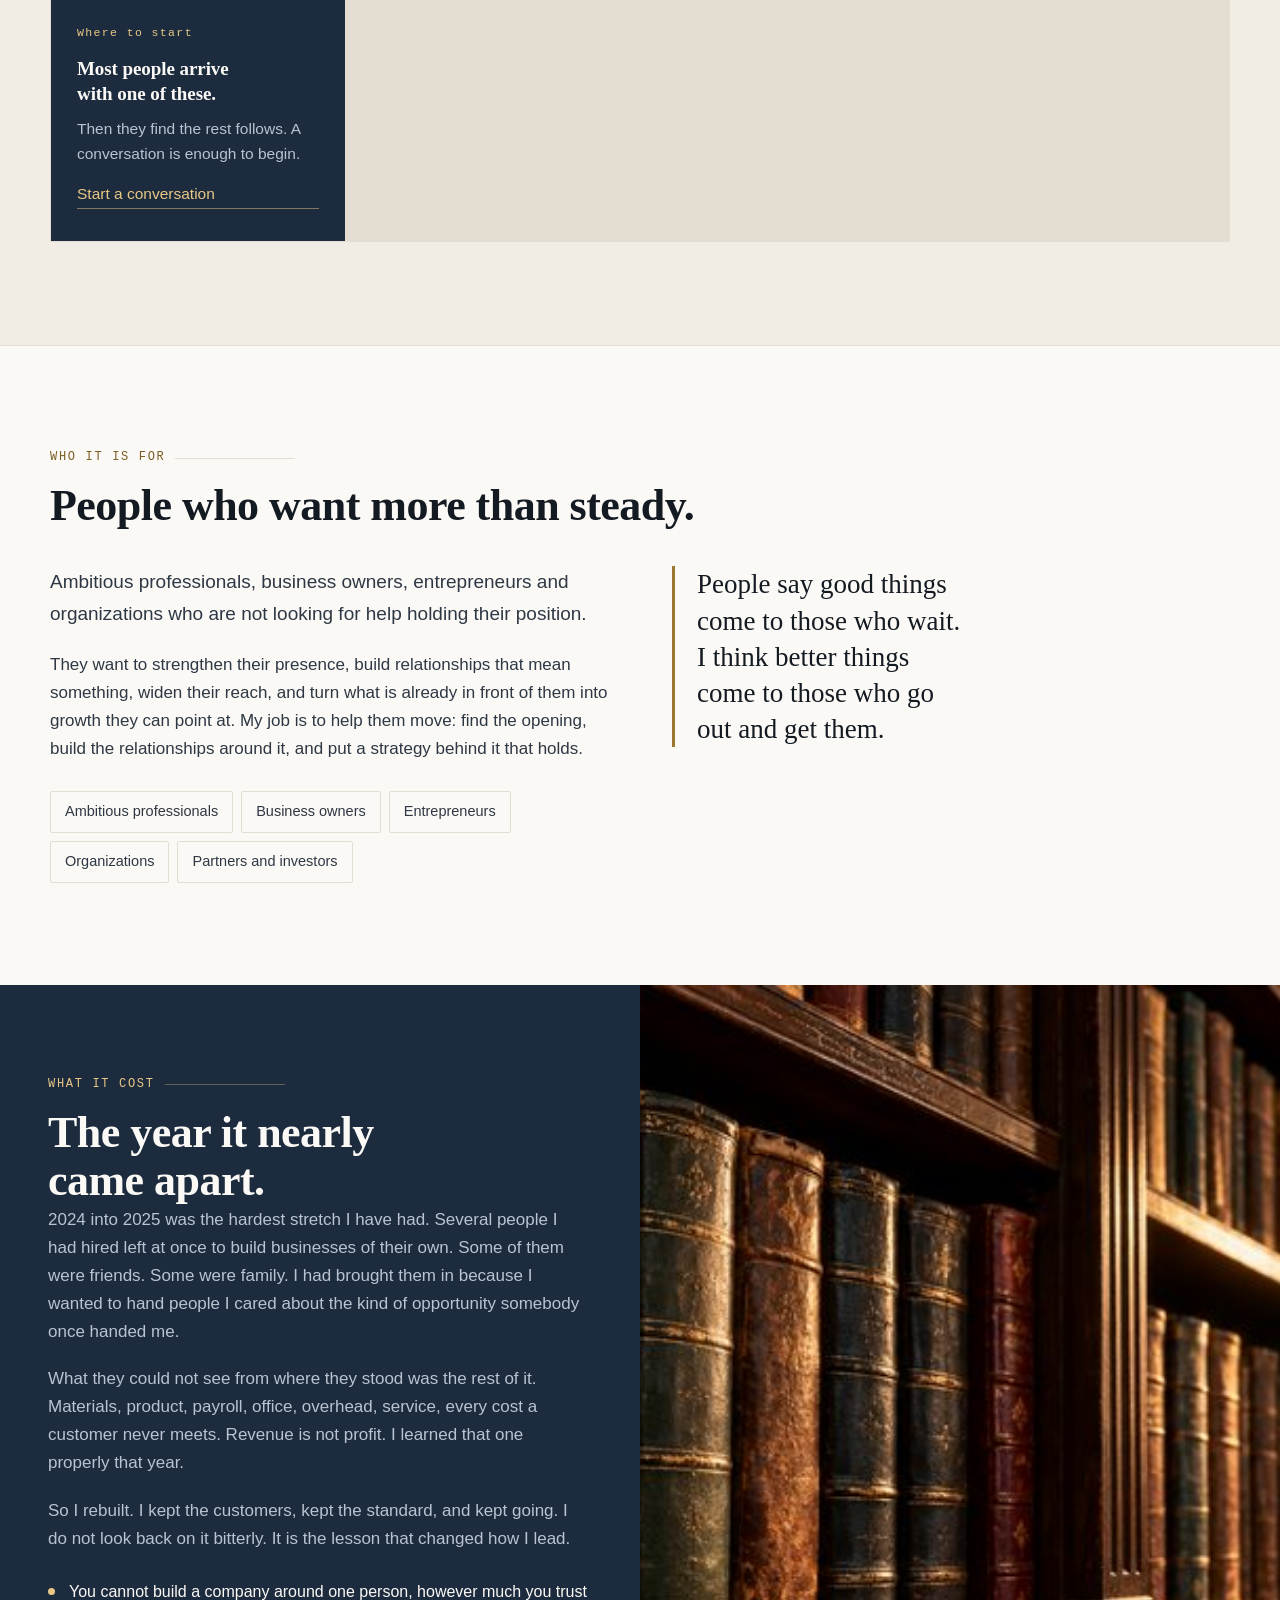
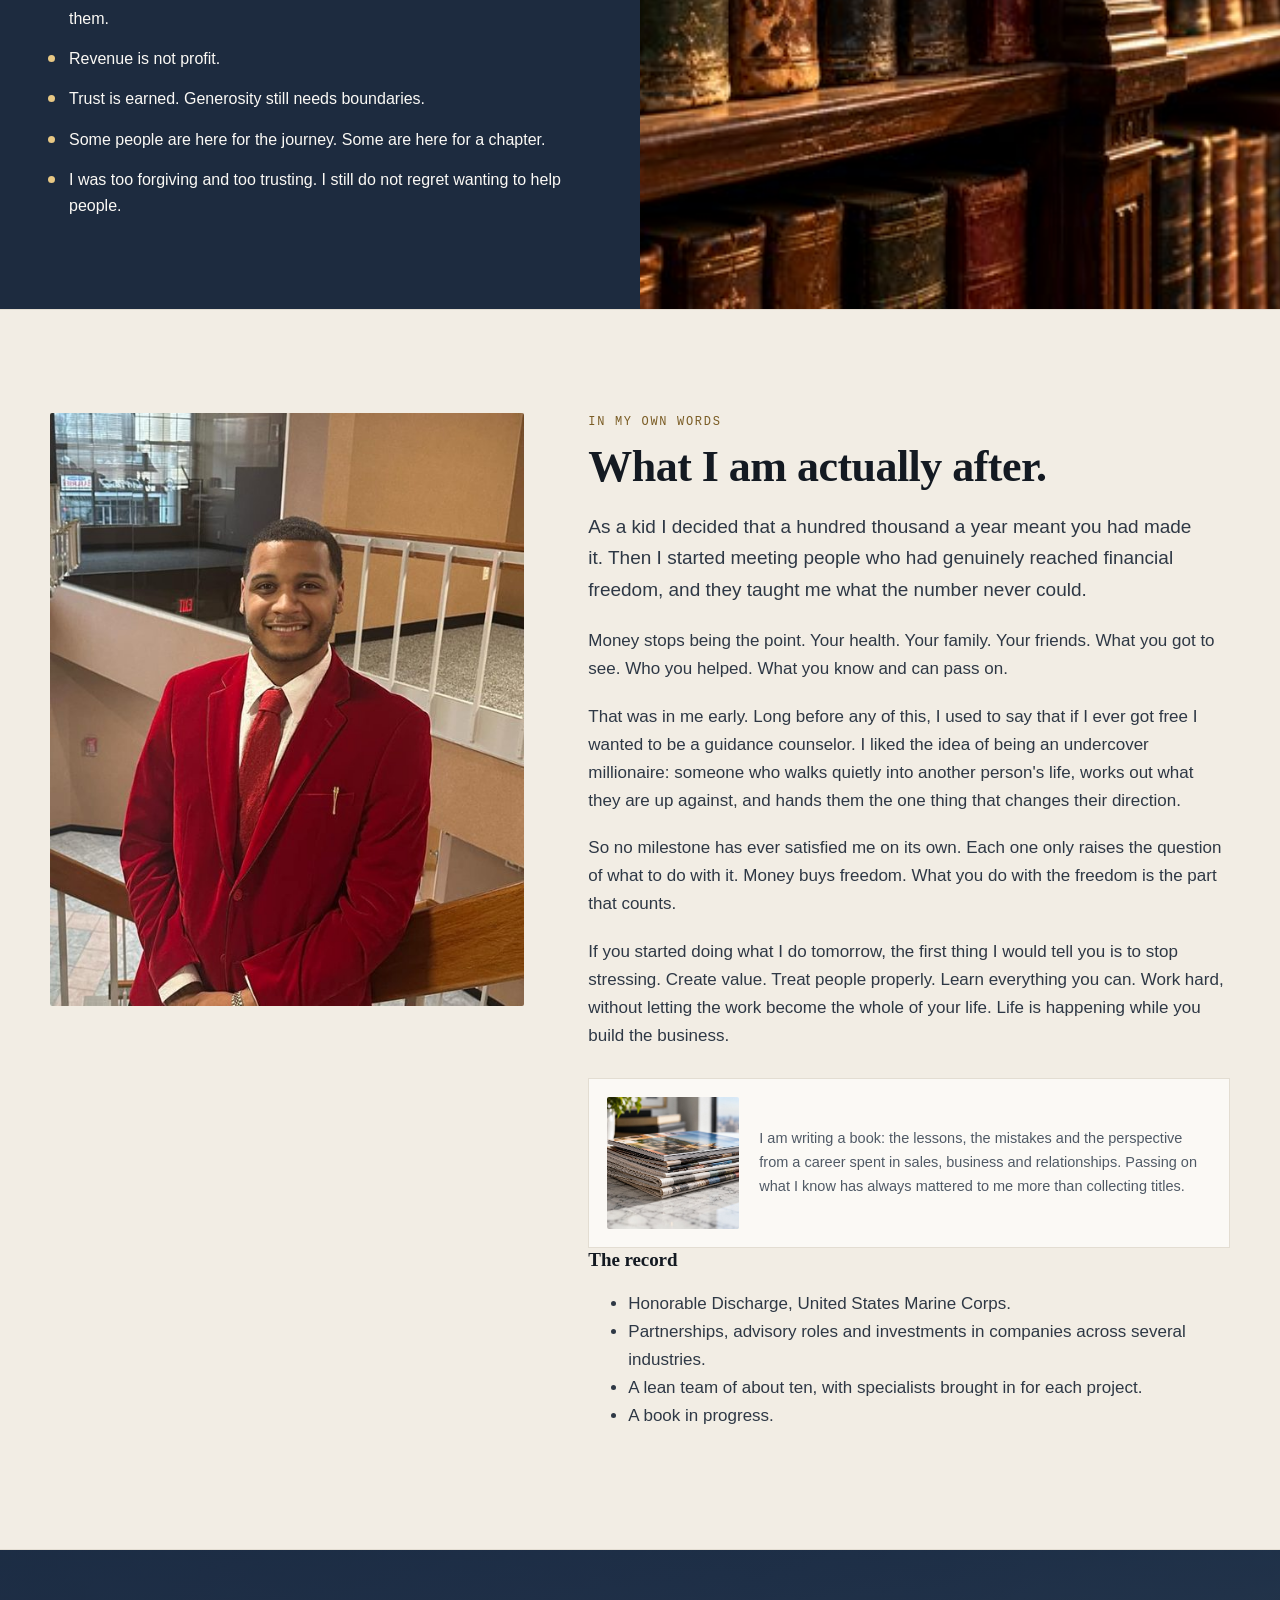
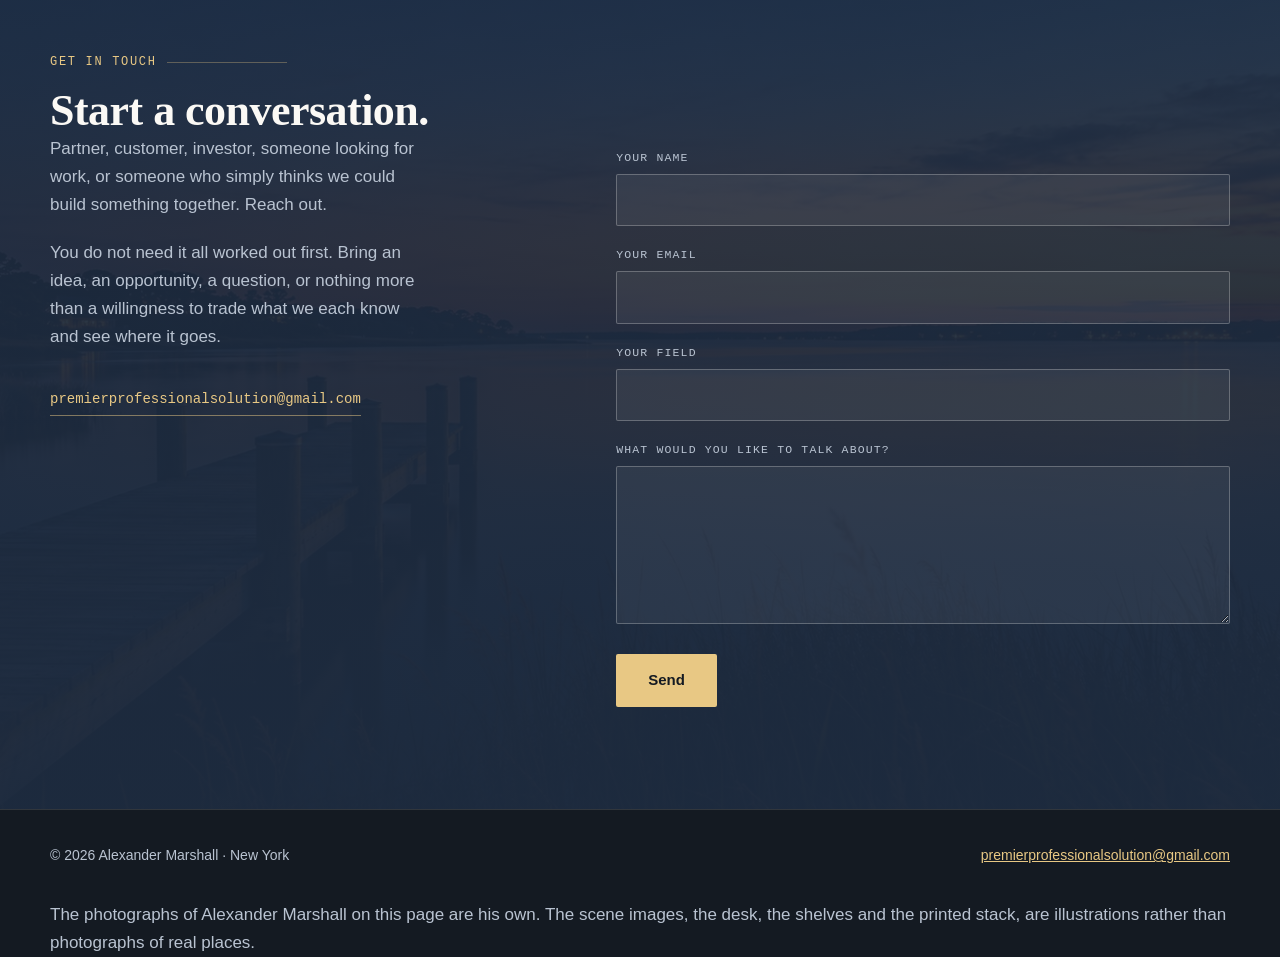
==== commit 271b1924: "Rebuild the page around his own story, from his founder intake" ====
--- a/index.html
+++ b/index.html
@@ -3,13 +3,13 @@
 <head>
 <meta charset="utf-8">
 <meta name="viewport" content="width=device-width,initial-scale=1,viewport-fit=cover">
-<title>Alexander Marshall — Entrepreneur, Top Dynamos</title>
-<meta name="description" content="Alexander Marshall is an entrepreneur and the owner of Top Dynamos, helping accomplished professionals own what the internet says about them. Long Island, New York.">
+<title>Alexander Marshall &middot; Consulting, Growth Operations and Relationship Management</title>
+<meta name="description" content="At nineteen, a stranger in a Maserati talked to Alexander Marshall for fifteen minutes outside a bank. He has been building on that conversation ever since. Consulting, growth operations and relationship management, New York.">
 <meta name="author" content="Alexander Marshall">
 <link rel="canonical" href="https://top-dynamos.github.io/alexander-marshall/">
 <meta property="og:type" content="website">
-<meta property="og:title" content="Alexander Marshall — Entrepreneur, Top Dynamos">
-<meta property="og:description" content="Most people will search your name before they meet you. My work is making sure what they find is accurate.">
+<meta property="og:title" content="Alexander Marshall">
+<meta property="og:description" content="I went to look at the office. I never went back to my job.">
 <meta property="og:url" content="https://top-dynamos.github.io/alexander-marshall/">
 <meta property="og:image" content="https://top-dynamos.github.io/alexander-marshall/img/hero-split.jpg">
 <meta name="twitter:card" content="summary_large_image">
@@ -21,12 +21,11 @@
 <link rel="stylesheet" href="css/am.css">
 <script type="application/ld+json">
 {"@context":"https://schema.org","@type":"Person","name":"Alexander Marshall",
-"jobTitle":"Entrepreneur",
-"worksFor":{"@type":"Organization","name":"Top Dynamos"},
+"jobTitle":"Consulting, Growth Operations and Relationship Management",
 "email":"mailto:premierprofessionalsolution@gmail.com",
 "url":"https://top-dynamos.github.io/alexander-marshall/",
-"address":{"@type":"PostalAddress","addressRegion":"NY","addressLocality":"Long Island","addressCountry":"US"},
-"description":"Helps accomplished professionals own what the internet says about them."}
+"address":{"@type":"PostalAddress","addressRegion":"NY","addressLocality":"New York","addressCountry":"US"},
+"description":"Consulting, business growth support, operational development and relationship management for ambitious professionals, business owners and entrepreneurs."}
 </script>
 </head>
 <body>
@@ -35,132 +34,182 @@
 <header class="am-head">
   <div class="am-wrap am-head-in">
     <a class="am-mark" href="#top">Alexander Marshall<span>.</span></a>
-    <nav class="am-nav" aria-label="Primary">
-      <a href="#situation">The situation</a>
+    <nav class="am-nav" aria-label="Sections">
+      <a href="#story">The story</a>
       <a href="#work">The work</a>
       <a href="#people">Who it is for</a>
-      <a href="#about">About</a>
+      <a href="#learned">What it cost</a>
       <a class="am-cta" href="#contact">Start a conversation</a>
     </nav>
   </div>
 </header>
 
 <main id="main">
+
 <section class="am-hero" id="top">
   <div class="am-hero-grid">
     <div class="am-hero-copy">
-      <p class="am-eyebrow">Entrepreneur · Top Dynamos · Long Island, New York</p>
+      <p class="am-eyebrow">Consulting · Growth operations · Relationship management · New York</p>
       <h1>Alexander Marshall</h1>
-      <p class="am-hero-sub">I help accomplished professionals own what the internet says about them.</p>
-      <p class="am-hero-lead">Most people will search your name before they meet you. What they find is the version of you they act on. My work is making sure that version is the accurate one.</p>
+      <p class="am-hero-sub">Better things come to those who go out and get them.</p>
+      <p class="am-hero-lead">At nineteen I was out of the Marine Corps, managing part time at UPS, and headed nowhere in particular. Then a stranger in a Maserati pulled up outside a bank and talked to me for fifteen minutes. I have been building on that conversation ever since.</p>
       <div class="am-hero-btns">
-        <a class="am-btn am-btn-1" href="#contact">Start a conversation</a>
-        <a class="am-btn am-btn-2" href="#work">How it works</a>
+        <a class="am-btn am-btn-1" href="#story">Read the story</a>
+        <a class="am-btn am-btn-2" href="#contact">Start a conversation</a>
       </div>
     </div>
     <div class="am-hero-img">
       <img src="img/hero-split.jpg" srcset="img/m/hero-split.jpg 620w, img/hero-split.jpg 1240w"
            sizes="(max-width:900px) 100vw, 46vw"
-           alt="Alexander Marshall photographed standing in Times Square, New York, at night." fetchpriority="high" width="1240" height="1550">
-    </div>
-  </div>
-</section>
-
-<section class="am-sec" id="situation">
-  <div class="am-wrap am-split">
-    <div>
-      <p class="am-eyebrow">The situation</p>
-      <h2>You already have a reputation. It is just scattered.</h2>
-      <p class="am-lede" style="margin-top:22px">If you have been working for twenty or thirty years, your name already returns results. A directory listing somebody else wrote. A profile you last updated years ago. A company biography that stops being true the day you leave. An interview from 2019 that still sits near the top.</p>
-      <p class="am-lede">None of it is wrong exactly. It is just partial, out of date, and written by other people. The accomplishments that actually matter are usually the ones hardest to find.</p>
-      <p class="am-pull">That gap is the whole job.</p>
-    </div>
-    <figure class="am-fig">
-      <img src="img/band-archive.jpg" srcset="img/m/band-archive.jpg 780w, img/band-archive.jpg 1560w"
-           sizes="(max-width:860px) 100vw, 46vw" loading="lazy"
-           alt="Rows of old bound ledgers on wooden shelves in warm low light." width="1560" height="878">
-      <figcaption>A record is only useful if it can be found</figcaption>
+           alt="Alexander Marshall photographed standing in Times Square, New York, at night."
+           fetchpriority="high" width="1240" height="1550">
+    </div>
+  </div>
+</section>
+
+<section class="am-sec" id="story">
+  <div class="am-wrap am-wrap-read">
+    <p class="am-eyebrow">The story</p>
+    <h2>I went to look. I never went back.</h2>
+
+    <div class="am-read">
+      <p class="am-lede">I was nineteen. The Marine Corps was behind me and I was a part time manager at UPS, with no plan much past the next shift.</p>
+      <p>I was visiting my mother that day, in a part of town I did not even live in. A man was getting out of a Maserati near a bank. He traded options and worked on Wall Street. We started talking, and the hello turned into fifteen minutes about business, money, and what was possible if you were willing to take a different road.</p>
+      <p>Then he invited me to see his office. He said that if I was serious I would have to quit my job. He offered me five hundred dollars to do it.</p>
+      <p><strong>So I went.</strong></p>
+    </div>
+
+    <figure class="am-story-fig">
+      <img src="img/band-study.jpg" srcset="img/m/band-study.jpg 780w, img/band-study.jpg 1560w"
+           sizes="(max-width:860px) 100vw, min(1180px, 92vw)" loading="lazy"
+           alt="A laptop and leather notebook on a dark desk at night, city lights beyond the window."
+           width="1560" height="878">
     </figure>
+
+    <div class="am-read">
+      <p>Phones ringing across the whole floor. Salespeople moving from one call to the next. Controlled chaos, and more ambition in one room than I knew existed.</p>
+      <p>Then I read the board. More than a hundred thousand dollars in sales. One week.</p>
+      <p>I stood there and understood that the world I had been living in was not the only world there was. I never went back to UPS.</p>
+      <p>None of it was planned. I was not hunting for an opportunity. I was visiting my mother. You rarely know you are standing at the start of your story. You work it out later, looking back.</p>
+      <p class="am-pull">I had gone there just to look.</p>
+    </div>
   </div>
 </section>
 
 <section class="am-sec am-sec-paper" id="work">
   <div class="am-wrap">
     <p class="am-eyebrow">The work</p>
-    <h2>Seven things, and they all point the same way.</h2>
+    <h2>Simple to describe. Hard to do well.</h2>
+    <p class="am-lede" style="margin-top:20px">Strategic consulting, business growth support, operational development, and the relationship management that holds all three together. The aim does not change: strengthen what you already have, widen what you can reach, and build relationships that outlast the project.</p>
     <div class="am-grid7">
-      <div class="am-cardx"><span class="am-num">01</span><h3>A website that is yours</h3><p>A professional site built around you rather than a profile page you rent from somebody else.</p></div>
-      <div class="am-cardx"><span class="am-num">02</span><h3>A biography worth reading</h3><p>Your career written properly, by someone who asked the right questions first.</p></div>
-      <div class="am-cardx"><span class="am-num">03</span><h3>Media features</h3><p>Getting your name and your work in front of the people who publish.</p></div>
-      <div class="am-cardx"><span class="am-num">04</span><h3>Search visibility</h3><p>The practical side of SEO: making the things you want found actually findable.</p></div>
-      <div class="am-cardx"><span class="am-num">05</span><h3>Reputation management</h3><p>Deciding what sits at the top of your results instead of leaving it to chance.</p></div>
-      <div class="am-cardx"><span class="am-num">06</span><h3>Recognition</h3><p>Awards and honours, handled, recorded and presented properly.</p></div>
-      <div class="am-cardx"><span class="am-num">07</span><h3>Digital content</h3><p>The ongoing material that keeps the picture current rather than frozen.</p></div>
-      <div class="am-cardx am-cardx-cta"><span class="am-num">—</span><h3>Not sure which of these you need?</h3><p>Most people start with one and find the rest follows.</p><a href="#contact">Start a conversation</a></div>
+      <article class="am-cardx">
+        <span class="am-num">01</span>
+        <h3>Strategic consulting</h3>
+        <p>What is this business actually trying to become, and what has to change before it can?</p>
+      </article>
+      <article class="am-cardx">
+        <span class="am-num">02</span>
+        <h3>Business growth support</h3>
+        <p>Opportunities are easy to spot and easy to waste. This is the part where they turn into growth you can measure.</p>
+      </article>
+      <article class="am-cardx">
+        <span class="am-num">03</span>
+        <h3>Operational development</h3>
+        <p>Systems and standards, so the business keeps moving when people and circumstances change. I learned this one the expensive way.</p>
+      </article>
+      <article class="am-cardx">
+        <span class="am-num">04</span>
+        <h3>Relationship management</h3>
+        <p>The work that happens after the sale. The least glamorous thing I do, and the reason people stay.</p>
+      </article>
+      <article class="am-cardx am-cardx-cta">
+        <span class="am-num">Where to start</span>
+        <h3>Most people arrive with one of these.</h3>
+        <p>Then they find the rest follows. A conversation is enough to begin.</p>
+        <a href="#contact">Start a conversation</a>
+      </article>
     </div>
   </div>
 </section>
 
 <section class="am-sec" id="people">
-  <div class="am-wrap am-split">
-    <figure class="am-fig">
-      <img src="img/band-press.jpg" srcset="img/m/band-press.jpg 620w, img/band-press.jpg 1240w"
-           sizes="(max-width:860px) 100vw, 46vw" loading="lazy"
-           alt="A stack of printed magazines and newspapers on a marble surface." width="1240" height="930">
-      <figcaption>Visibility is a means, not the point</figcaption>
-    </figure>
-    <div>
-      <p class="am-eyebrow">The people</p>
-      <h2>People who already have something to show.</h2>
-      <p class="am-lede" style="margin-top:22px">This is not for someone starting out. It is for people who have accomplishments, income or a reputation already worth strengthening.</p>
-      <ul class="am-aud">
-        <li>Doctors and dentists</li><li>Attorneys</li><li>Executives</li><li>Business owners</li>
-        <li>Entrepreneurs</li><li>Real estate</li><li>Financial professionals</li><li>Consultants</li>
-        <li>Professors</li><li>Retired senior professionals</li>
-      </ul>
-      <p class="am-lede" style="margin-top:26px">Often the best fit is the person who says they do not need this. <strong>“I already have a website.” “I have been featured before.” “People already know who I am.”</strong> That is usually someone with plenty of credibility and very little control over where it shows up.</p>
-    </div>
-  </div>
-</section>
-
-<section class="am-band" id="owners">
+  <div class="am-wrap">
+    <p class="am-eyebrow">Who it is for</p>
+    <h2>People who want more than steady.</h2>
+    <div class="am-split" style="margin-top:36px;align-items:start">
+      <div>
+        <p class="am-lede">Ambitious professionals, business owners, entrepreneurs and organizations who are not looking for help holding their position.</p>
+        <p>They want to strengthen their presence, build relationships that mean something, widen their reach, and turn what is already in front of them into growth they can point at. My job is to help them move: find the opening, build the relationships around it, and put a strategy behind it that holds.</p>
+        <ul class="am-aud">
+          <li>Ambitious professionals</li>
+          <li>Business owners</li>
+          <li>Entrepreneurs</li>
+          <li>Organizations</li>
+          <li>Partners and investors</li>
+        </ul>
+      </div>
+      <div>
+        <p class="am-pull" style="margin-top:0">People say good things come to those who wait. I think better things come to those who go out and get them.</p>
+      </div>
+    </div>
+  </div>
+</section>
+
+<section class="am-band" id="learned">
   <div class="am-band-grid">
     <div class="am-band-copy">
-      <p class="am-eyebrow">For business owners</p>
-      <h2>If you run the company, the name people search is still yours.</h2>
+      <p class="am-eyebrow">What it cost</p>
+      <h2>The year it nearly came apart.</h2>
+      <p>2024 into 2025 was the hardest stretch I have had. Several people I had hired left at once to build businesses of their own. Some of them were friends. Some were family. I had brought them in because I wanted to hand people I cared about the kind of opportunity somebody once handed me.</p>
+      <p>What they could not see from where they stood was the rest of it. Materials, product, payroll, office, overhead, service, every cost a customer never meets. Revenue is not profit. I learned that one properly that year.</p>
+      <p>So I rebuilt. I kept the customers, kept the standard, and kept going. I do not look back on it bitterly. It is the lesson that changed how I lead.</p>
       <ul class="am-five">
-        <li>It builds trust before the first conversation.</li>
-        <li>It brings in customers who found you, rather than the other way round.</li>
-        <li>It improves what shows up when someone checks you out.</li>
-        <li>It protects the reputation you have spent years building.</li>
-        <li>It puts you in front of your industry as someone worth listening to.</li>
+        <li>You cannot build a company around one person, however much you trust them.</li>
+        <li>Revenue is not profit.</li>
+        <li>Trust is earned. Generosity still needs boundaries.</li>
+        <li>Some people are here for the journey. Some are here for a chapter.</li>
+        <li>I was too forgiving and too trusting. I still do not regret wanting to help people.</li>
       </ul>
-      <p style="margin-top:26px">I run a company myself. This is not theory to me.</p>
     </div>
     <div class="am-band-img">
-      <img src="img/band-study.jpg" srcset="img/m/band-study.jpg 780w, img/band-study.jpg 1560w"
+      <img src="img/band-archive.jpg" srcset="img/m/band-archive.jpg 780w, img/band-archive.jpg 1560w"
            sizes="(max-width:860px) 100vw, 50vw" loading="lazy"
-           alt="A laptop and leather notebook on a dark desk at night, city lights beyond the window." width="1560" height="878">
+           alt="Rows of old bound ledgers on wooden shelves in warm low light."
+           width="1560" height="878">
     </div>
   </div>
 </section>
 
 <section class="am-sec am-sec-paper" id="about">
-  <div class="am-wrap am-about-grid">
-    <figure class="am-fig">
-      <img src="img/portrait.jpg" srcset="img/m/portrait.jpg 560w, img/portrait.jpg 1120w"
-           sizes="(max-width:860px) 100vw, 36vw" loading="lazy"
-           alt="Portrait of Alexander Marshall in a red velvet blazer and tie." width="1120" height="1400">
-    </figure>
-    <div>
-      <p class="am-eyebrow">Background</p>
-      <h2>Entrepreneur first.</h2>
-      <p class="am-lede" style="margin-top:20px">I own <strong>Top Dynamos</strong>, the firm behind this work, and I have been building personal brands since 2015.</p>
-      <p class="am-lede">Before that I spent my career in numismatic coins, which is a business built almost entirely on provenance and reputation: what a thing is, who says so, and whether the record holds up. The same three questions turn out to decide how a professional is seen online.</p>
-      <p class="am-lede">I work from Long Island, New York, with clients across the country.</p>
-      <div class="am-coins">
-        <img src="img/m/band-coins.jpg" alt="Antique collector coins arranged on dark velvet beside a jeweller's loupe." loading="lazy" width="620" height="517">
-        <p>In coins, a piece is worth what its record can prove. Strip out the record and you are left with metal. Reputation works the same way.</p>
+  <div class="am-wrap">
+    <div class="am-about-grid">
+      <figure class="am-fig">
+        <img src="img/portrait.jpg" srcset="img/m/portrait.jpg 560w, img/portrait.jpg 1120w"
+             sizes="(max-width:860px) 100vw, 36vw" loading="lazy"
+             alt="Portrait of Alexander Marshall in a red velvet blazer and tie."
+             width="1120" height="1400">
+      </figure>
+      <div>
+        <span class="am-since">In my own words</span>
+        <h2>What I am actually after.</h2>
+        <p class="am-lede" style="margin-top:20px">As a kid I decided that a hundred thousand a year meant you had made it. Then I started meeting people who had genuinely reached financial freedom, and they taught me what the number never could.</p>
+        <p>Money stops being the point. Your health. Your family. Your friends. What you got to see. Who you helped. What you know and can pass on.</p>
+        <p>That was in me early. Long before any of this, I used to say that if I ever got free I wanted to be a guidance counselor. I liked the idea of being an undercover millionaire: someone who walks quietly into another person's life, works out what they are up against, and hands them the one thing that changes their direction.</p>
+        <p>So no milestone has ever satisfied me on its own. Each one only raises the question of what to do with it. Money buys freedom. What you do with the freedom is the part that counts.</p>
+        <p>If you started doing what I do tomorrow, the first thing I would tell you is to stop stressing. Create value. Treat people properly. Learn everything you can. Work hard, without letting the work become the whole of your life. Life is happening while you build the business.</p>
+
+        <div class="am-coins">
+          <img src="img/band-press.jpg" alt="A stack of printed magazines and newspapers on a marble surface." loading="lazy" width="1240" height="930">
+          <p>I am writing a book: the lessons, the mistakes and the perspective from a career spent in sales, business and relationships. Passing on what I know has always mattered to me more than collecting titles.</p>
+        </div>
+
+        <h3 class="am-rec-h">The record</h3>
+        <ul class="am-rec">
+          <li>Honorable Discharge, United States Marine Corps.</li>
+          <li>Partnerships, advisory roles and investments in companies across several industries.</li>
+          <li>A lean team of about ten, with specialists brought in for each project.</li>
+          <li>A book in progress.</li>
+        </ul>
       </div>
     </div>
   </div>
@@ -171,12 +220,13 @@
     <img src="img/band-water.jpg" srcset="img/m/band-water.jpg 780w, img/band-water.jpg 1560w"
          sizes="100vw" loading="lazy" alt="" aria-hidden="true" width="1560" height="878">
   </div>
-  <div class="am-contact-in">
-    <div class="am-wrap am-contact-grid">
-      <div>
-        <p class="am-eyebrow">Get in touch</p>
-        <h2>Start a conversation.</h2>
-        <p style="margin-top:18px">Tell me your name, your field, and what you want people to find. That is enough to begin.</p>
+  <div class="am-wrap am-contact-in">
+    <p class="am-eyebrow">Get in touch</p>
+    <h2>Start a conversation.</h2>
+    <div class="am-contact-grid">
+      <div>
+        <p>Partner, customer, investor, someone looking for work, or someone who simply thinks we could build something together. Reach out.</p>
+        <p>You do not need it all worked out first. Bring an idea, an opportunity, a question, or nothing more than a willingness to trade what we each know and see where it goes.</p>
         <a class="am-mailto" href="mailto:premierprofessionalsolution@gmail.com">premierprofessionalsolution@gmail.com</a>
       </div>
       <form class="am-form" action="https://formsubmit.co/premierprofessionalsolution@gmail.com" method="POST">
@@ -190,22 +240,26 @@
         <input id="am-e" name="Email" type="email" required autocomplete="email">
         <label for="am-f">Your field</label>
         <input id="am-f" name="Field" type="text" autocomplete="organization-title">
-        <label for="am-m">What do you want people to find?</label>
+        <label for="am-m">What would you like to talk about?</label>
         <textarea id="am-m" name="Message" rows="5" required></textarea>
         <button type="submit">Send</button>
       </form>
     </div>
   </div>
 </section>
+
 </main>
 
 <footer class="am-foot">
   <div class="am-wrap am-foot-in">
-    <span>© <span id="am-yr">2026</span> Alexander Marshall · Top Dynamos · Long Island, New York</span>
+    <span>&copy; <span id="am-yr">2026</span> Alexander Marshall &middot; New York</span>
     <span><a href="mailto:premierprofessionalsolution@gmail.com">premierprofessionalsolution@gmail.com</a></span>
   </div>
+  <div class="am-wrap">
+    <p class="am-note">The photographs of Alexander Marshall on this page are his own. The scene images, the desk, the shelves and the printed stack, are illustrations rather than photographs of real places.</p>
+  </div>
 </footer>
 
-<script src="js/am.js"></script>
+<script>document.getElementById('am-yr').textContent=new Date().getFullYear();</script>
 </body>
 </html>
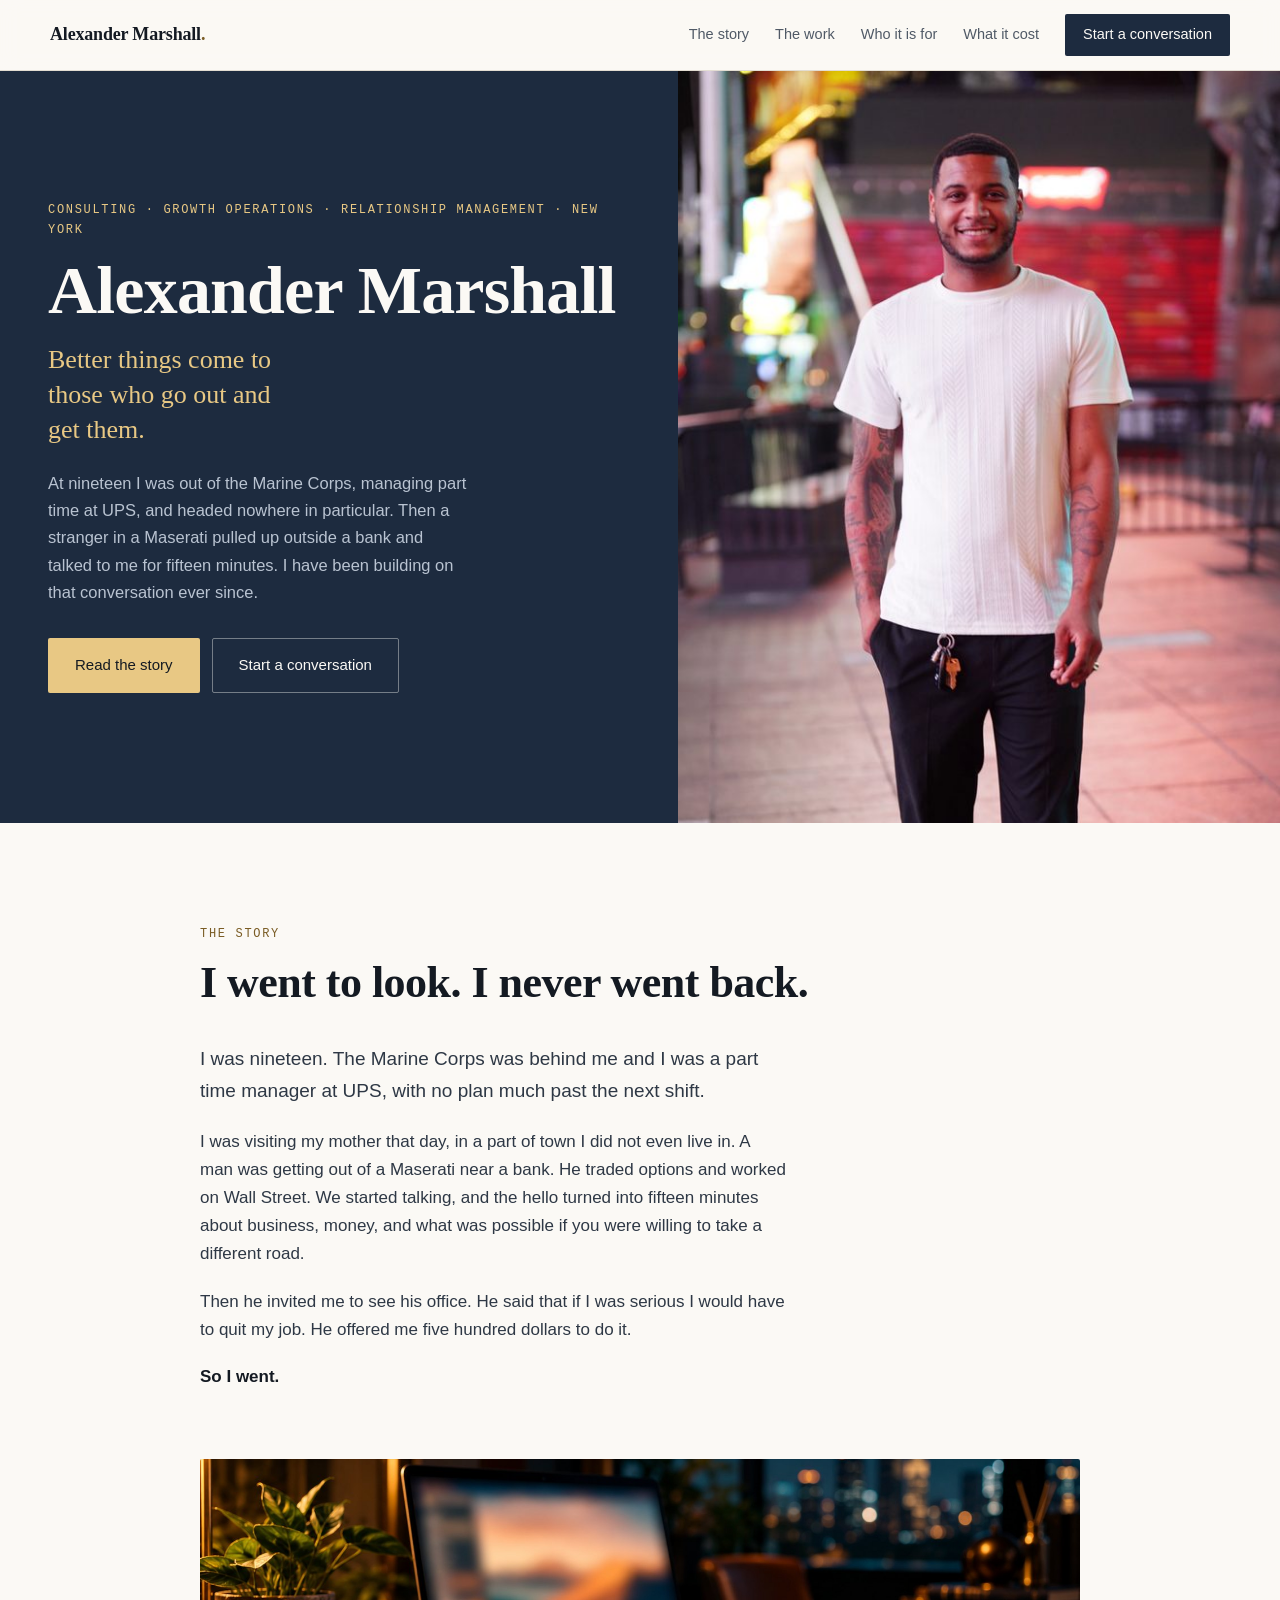
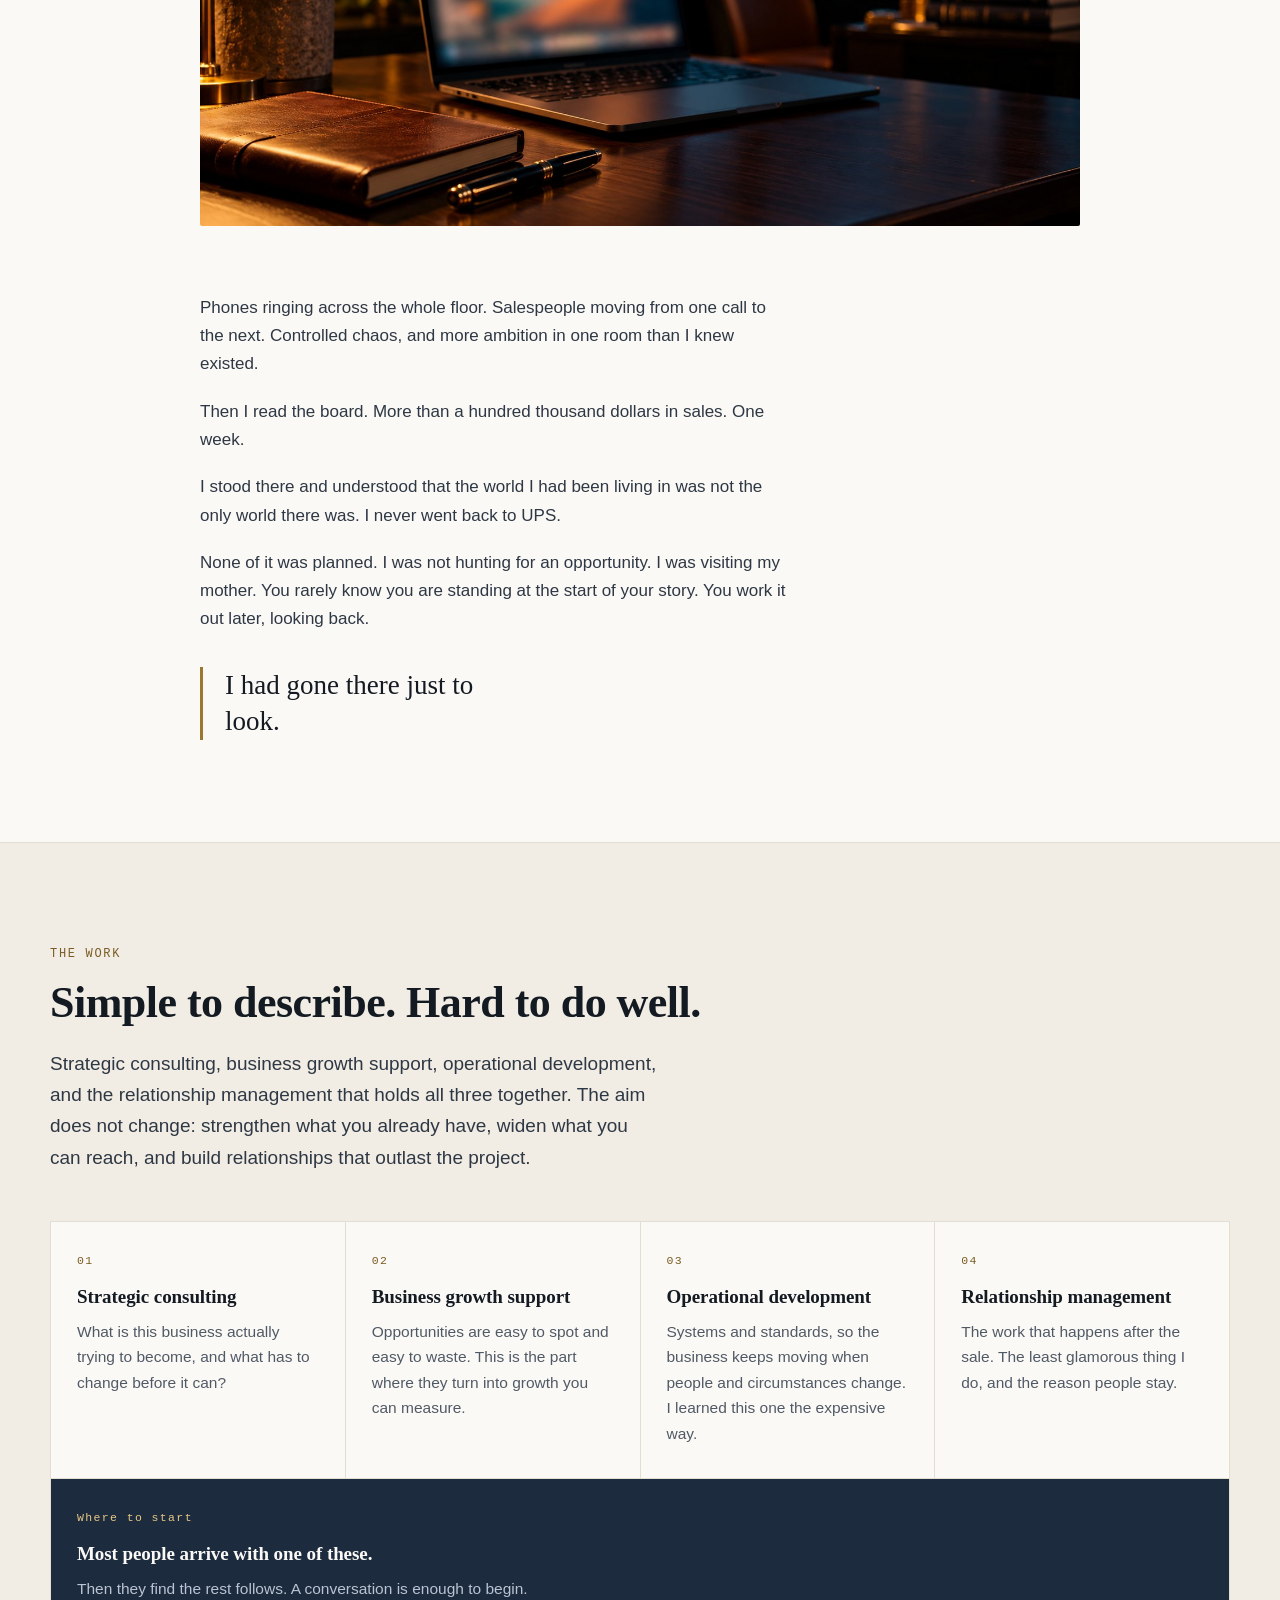
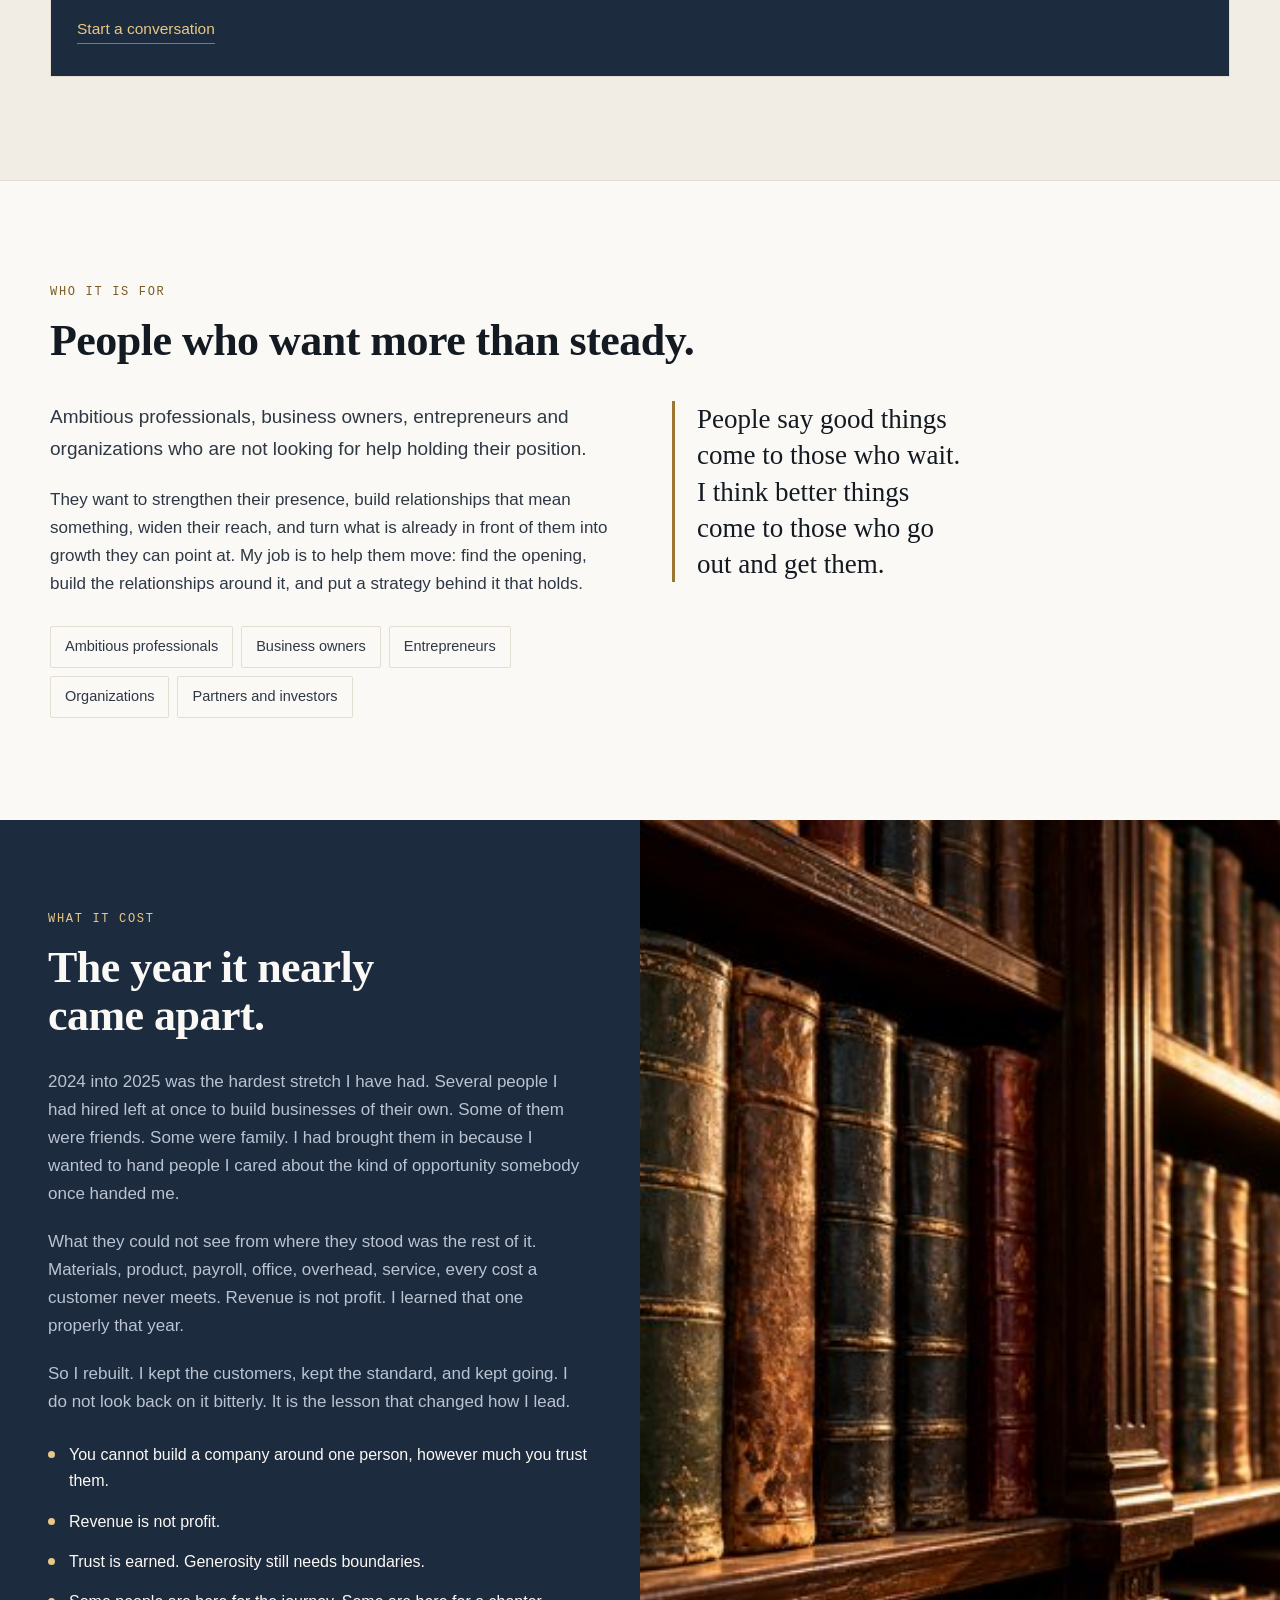
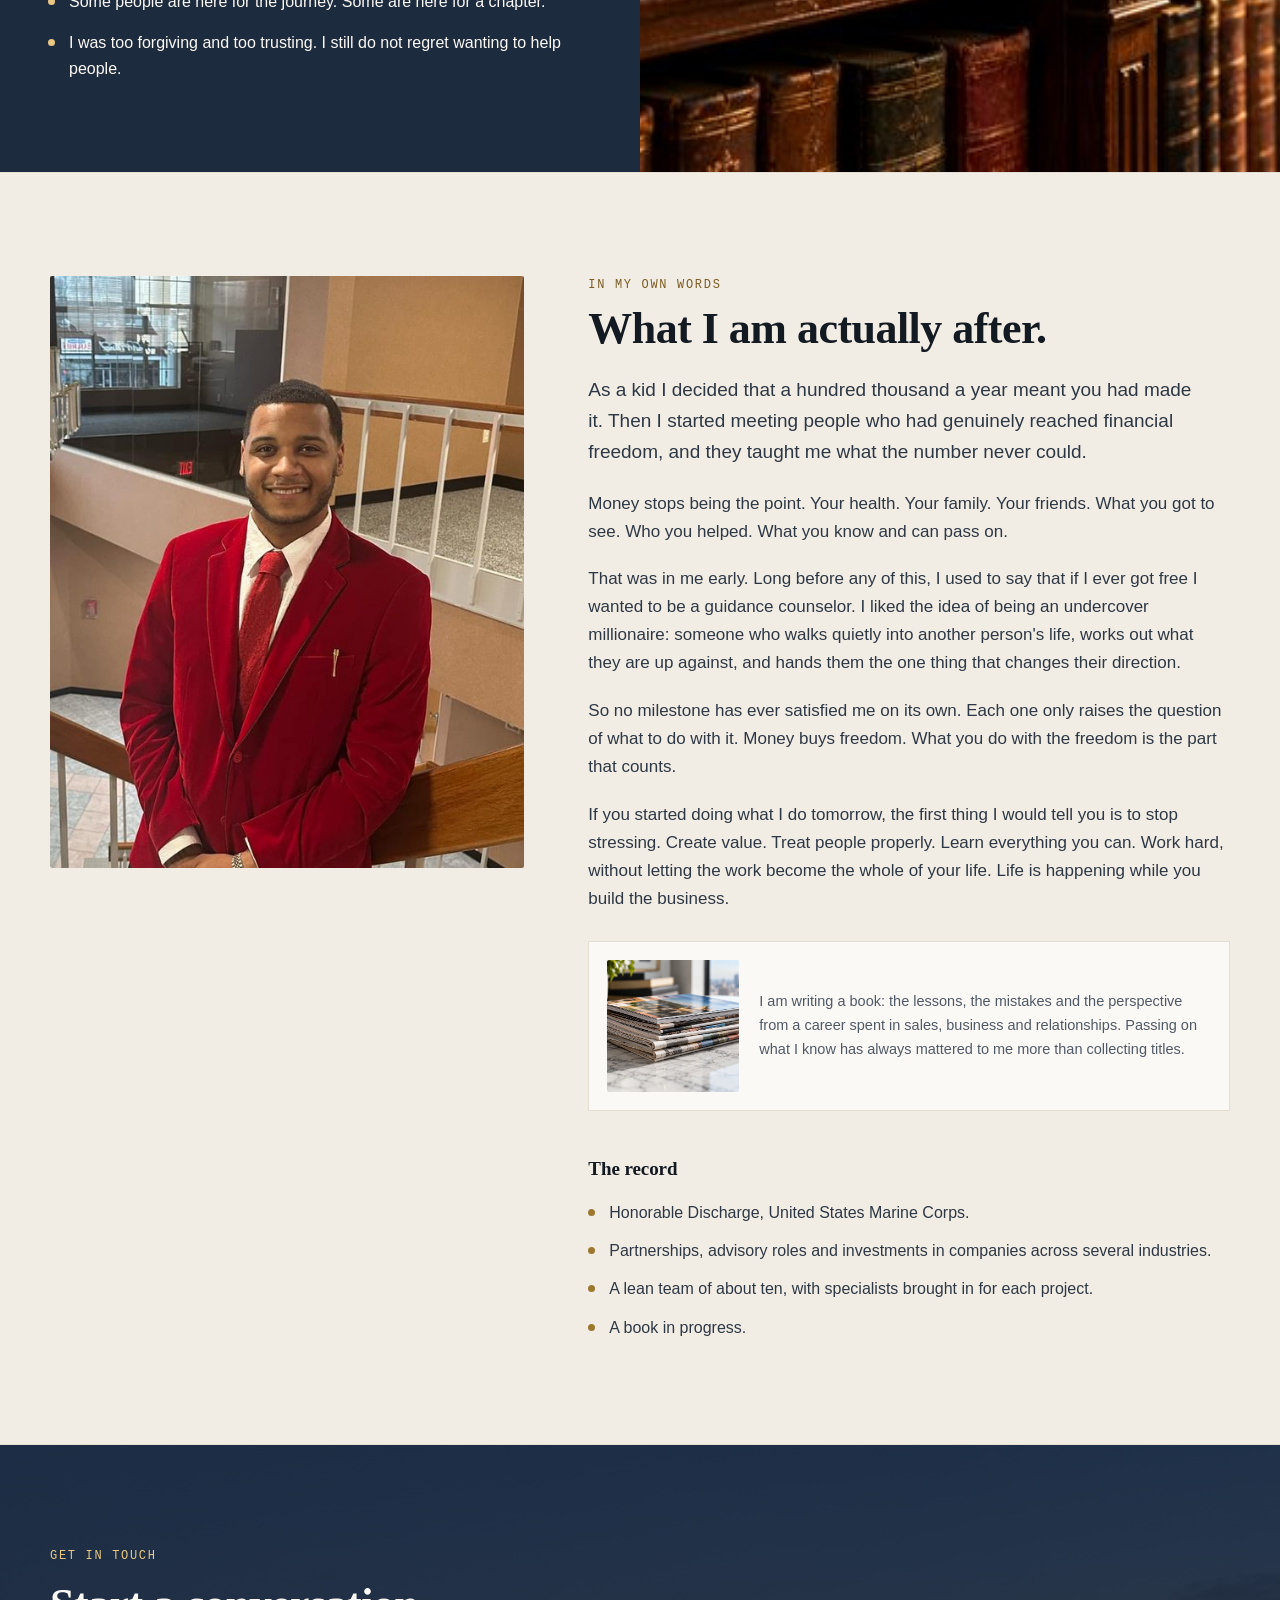
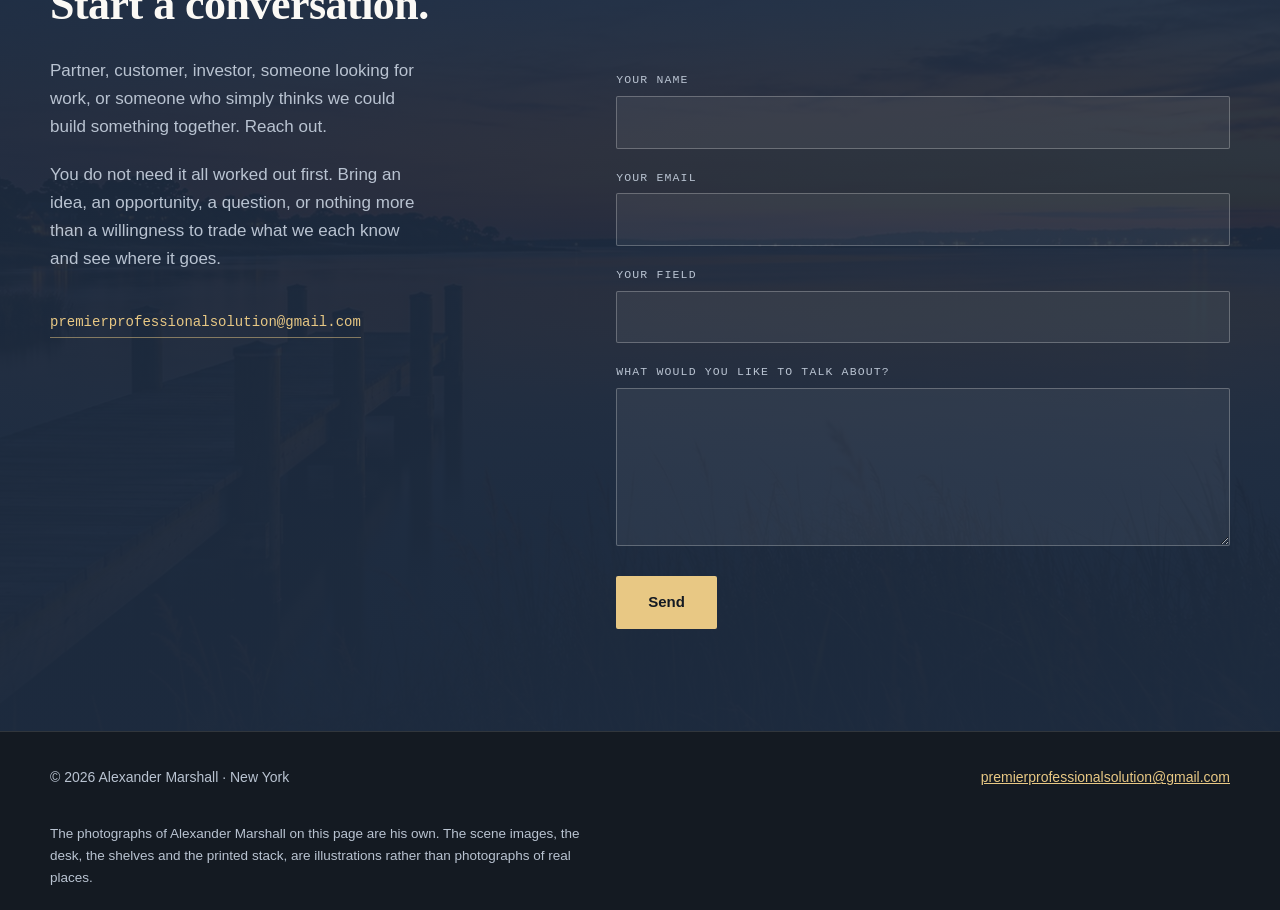
==== commit d6180910: "Restore js/am.js: the rewrite dropped the sticky header anchor offset" ====
--- a/index.html
+++ b/index.html
@@ -260,6 +260,6 @@
   </div>
 </footer>
 
-<script>document.getElementById('am-yr').textContent=new Date().getFullYear();</script>
+<script src="js/am.js" defer></script>
 </body>
 </html>
--- a/css/am.css
+++ b/css/am.css
@@ -51,7 +51,9 @@
 
 .am-skip{position:absolute;left:-9999px;top:0;background:var(--am-deep);color:var(--am-on-deep);
   padding:12px 18px;z-index:99}
-.am-skip:focus{left:12px;top:12px}
+/* Focused, it becomes a full width bar at the very top rather than a floating chip
+   that lands on the wordmark. Nothing is obscured by accident. */
+.am-skip:focus{left:0;right:0;top:0;width:100%;text-align:center;z-index:99}
 
 .am-wrap{width:min(var(--am-wrap),100% - (var(--am-gut) * 2));margin-inline:auto}
 
@@ -67,7 +69,6 @@
   font-family:var(--am-mono);font-size:12px;font-weight:500;
   letter-spacing:.14em;text-transform:uppercase;color:var(--am-acc-ink);
   margin:0 0 14px;display:flex;align-items:center;gap:10px}
-.am-eyebrow::after{content:"";flex:1 1 auto;height:1px;background:var(--am-line);max-width:120px}
 
 /* ---------- header ---------- */
 .am-head{position:sticky;top:env(safe-area-inset-top,0px);z-index:20;
@@ -91,7 +92,6 @@
 .am-hero-copy{padding:clamp(48px,6vw,84px) clamp(24px,4vw,64px) clamp(48px,6vw,84px) var(--am-gut);
   display:flex;flex-direction:column;justify-content:center;max-width:720px;margin-left:auto;width:100%}
 .am-hero .am-eyebrow{color:var(--am-acc-lift)}
-.am-hero .am-eyebrow::after{background:rgba(232,200,132,.32)}
 .am-hero h1{color:var(--am-on-deep)}
 .am-hero-sub{font-family:var(--am-serif);font-size:clamp(20px,2.3vw,26px);line-height:1.34;
   color:var(--am-acc-lift);margin:18px 0 0;max-width:20ch;font-weight:500}
@@ -168,7 +168,6 @@
   max-width:700px;margin-left:auto;width:100%}
 .am-band h2{color:var(--am-on-deep)}
 .am-band .am-eyebrow{color:var(--am-acc-lift)}
-.am-band .am-eyebrow::after{background:rgba(232,200,132,.32)}
 .am-band p{color:var(--am-on-deep-mut)}
 .am-band-img{min-height:100%;height:100%;overflow:hidden}
 .am-band-img img{width:100%;height:100%;object-fit:cover;min-height:360px}
@@ -206,7 +205,6 @@
 .am-contact-in{position:relative;padding-block:clamp(64px,8vw,110px)}
 .am-contact h2{color:var(--am-on-deep)}
 .am-contact .am-eyebrow{color:var(--am-acc-lift)}
-.am-contact .am-eyebrow::after{background:rgba(232,200,132,.32)}
 .am-contact-grid{display:grid;grid-template-columns:.9fr 1.1fr;gap:clamp(32px,5vw,64px);align-items:start}
 @media (max-width:860px){.am-contact-grid{grid-template-columns:1fr}}
 .am-contact p{color:var(--am-on-deep-mut);max-width:40ch}
@@ -233,3 +231,67 @@
 .am-foot-in{padding-block:34px;display:flex;flex-wrap:wrap;gap:16px;
   align-items:center;justify-content:space-between;font-size:14px}
 .am-foot a{color:var(--am-acc-lift)}
+
+/* House rule: no dash-like rules as decoration. The eyebrow carries no trailing line. */
+.am-eyebrow{display:block}
+
+/* Footer note on the illustrations. Measured: #505A66 on #141A22 is too dark, so the
+   footer note uses the on-deep muted token, 8.02:1 on the navy ground. */
+.am-note{margin:0;padding-bottom:22px;font-size:13.5px;line-height:1.6;max-width:72ch;
+  color:var(--am-on-deep-mut)}
+
+/* .am-five was written for the navy band. On the cream ground it needs its own ink:
+   --am-body is 11.30:1 on ground and 10.2:1 on paper; the brass dot is decorative. */
+.am-five-light li{color:var(--am-body)}
+.am-five-light li::before{background:var(--am-acc)}
+
+/* ---------- the story ---------- */
+/* One column of narrative with the picture held beside it, rather than a split that
+   leaves half the section empty once the text runs past the image. */
+.am-story-grid{display:grid;grid-template-columns:1.18fr .82fr;gap:clamp(32px,5vw,72px);
+  align-items:start;margin-top:44px}
+.am-story-copy{max-width:62ch}
+.am-story-fig img{aspect-ratio:4/5;object-fit:cover;object-position:50% 50%}
+@media (min-width:861px){.am-story-fig{position:sticky;top:104px}}
+@media (max-width:860px){
+  .am-story-grid{grid-template-columns:1fr;margin-top:32px}
+  .am-story-fig{order:-1}
+  .am-story-fig img{aspect-ratio:16/10}
+}
+
+/* The eighth cell is a call to action, not a fifth service: it runs the width of the
+   grid instead of sitting alone in a one-of-four column. */
+.am-cardx-cta{grid-column:1 / -1}
+.am-cardx-cta h3{max-width:none}
+
+/* h2 carries no bottom margin by default, which left the band heading welded to its
+   first paragraph. */
+.am-band h2,.am-contact h2{margin-bottom:28px}
+
+/* ---------- story: one reading column, with the picture as the beat ---------- */
+.am-read{max-width:62ch;margin-top:36px}
+/* the story is a long read, so its whole section sits on a narrower measure
+   than the rest of the page rather than stranding copy beside empty ground */
+.am-wrap-read{width:min(880px,100% - (var(--am-gut) * 2))}
+.am-read .am-lede{max-width:none}
+.am-read p strong{color:var(--am-ink);font-weight:600}
+
+.am-story-fig{margin-block:clamp(40px,5.5vw,68px)}
+.am-story-fig img{width:100%;height:auto;aspect-ratio:2.4/1;object-fit:cover;
+  object-position:50% 52%;border-radius:2px}
+/* the HTML width/height attributes are a presentational hint: without height:auto
+   the attribute height wins and the CSS aspect-ratio is ignored entirely. */
+@media (max-width:860px){.am-story-fig img{aspect-ratio:16/10}}
+
+/* ---------- the record ---------- */
+.am-rec-h{margin-top:46px}
+.am-rec{list-style:none;margin:18px 0 0;padding:0;display:grid;gap:12px}
+.am-rec li{display:flex;gap:14px;align-items:flex-start;font-size:16px;color:var(--am-body)}
+.am-rec li::before{content:"";flex:0 0 auto;width:7px;height:7px;margin-top:9px;
+  background:var(--am-acc);border-radius:50%}
+
+/* the CTA cell is a flex column, so a plain inline-block anchor stretches and its
+   underline runs the whole width of the cell. Shrink it back to its own text. */
+.am-cardx-cta a{align-self:flex-start}
+/* the small box image was cropped for the coin photograph; recenter it for the stack */
+.am-coins img{object-position:50% 46%}
